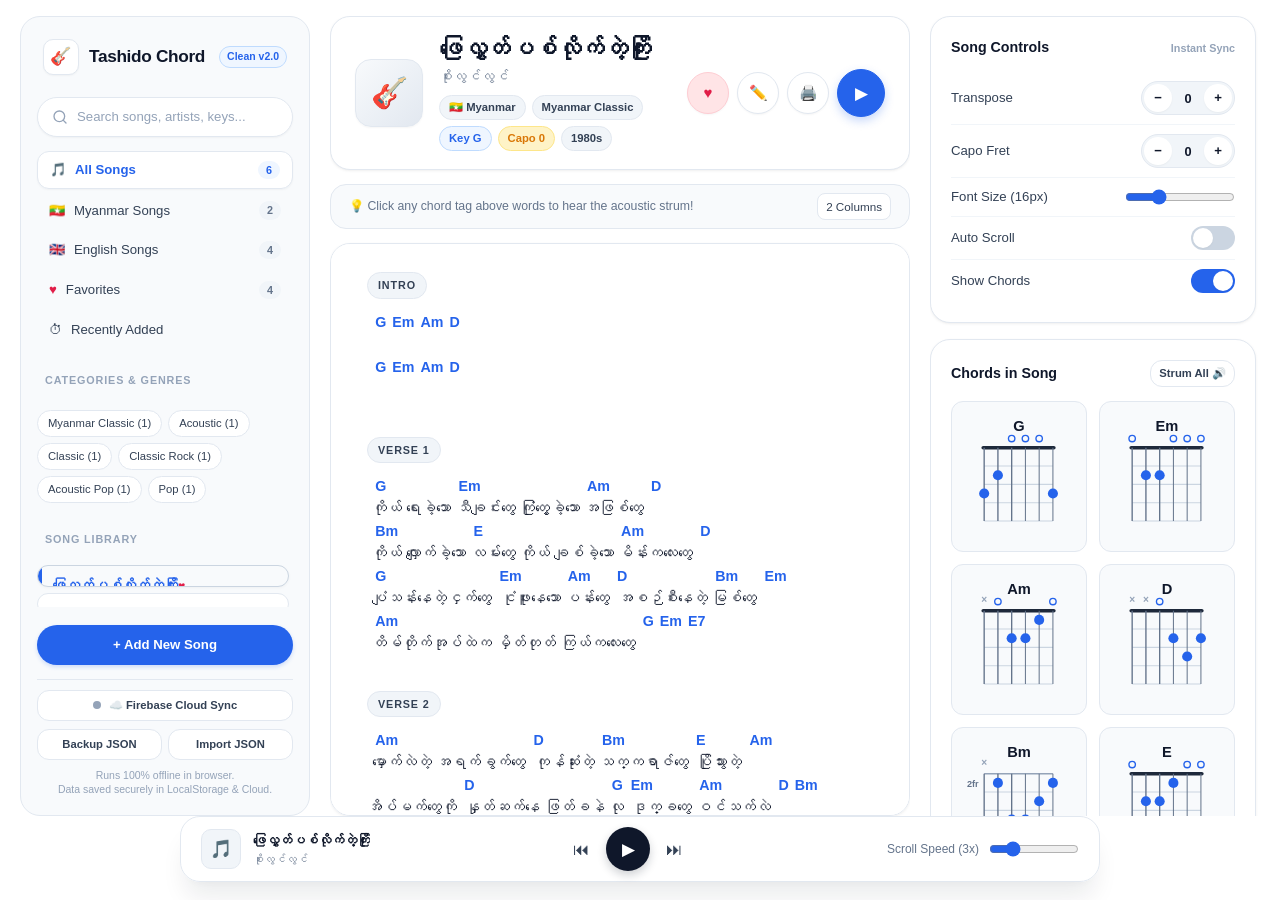
==== chordbook-clean.html @ d50efadd "Initial commit: Tashido Guitar Chord App with Clean White Theme, Gemini AI OCR, Firebase Sync, and A" ====
<!DOCTYPE html>
<html lang="en">
<head>
  <meta charset="UTF-8">
  <meta name="viewport" content="width=device-width, initial-scale=1.0">
  <title>Tashido Guitar Chord — Clean Acoustic Songbook</title>
  <style>
/* ==========================================================================
   Tashido Guitar Chord - Modern Clean White Aesthetic
   ========================================================================== */

:root {
  /* Color Palette - Clean, elegant, soothing */
  --bg-app: #ffffff;
  --bg-surface: #ffffff;
  --bg-sidebar: #f8fafc;
  --bg-card: #ffffff;
  --bg-card-hover: #f8fafc;
  --bg-subtle: #f1f5f9;
  --bg-muted: #f8fafc;
  
  /* Text & Inks */
  --ink-primary: #0f172a;
  --ink-secondary: #334155;
  --ink-muted: #64748b;
  --ink-faint: #94a3b8;
  
  /* Refined Accent Colors - Non-glaring, eye-friendly */
  --brand: #2563eb;          /* Refined Royal Blue (not harsh cyan/neon) */
  --brand-hover: #1d4ed8;
  --brand-light: #eff6ff;    /* Soft blue tint */
  --brand-border: #bfdbfe;
  
  --amber: #d97706;          /* Warm acoustic amber for chord accents */
  --amber-light: #fef3c7;
  
  --emerald: #059669;
  --emerald-light: #ecfdf5;
  
  --rose: #e11d48;
  --rose-light: #ffe4e6;

  /* Borders & Dividers */
  --border: #e2e8f0;
  --border-subtle: #f1f5f9;
  --border-focus: #93c5fd;

  /* Shadows - Soft, organic, modern */
  --shadow-xs: 0 1px 2px 0 rgba(0, 0, 0, 0.04);
  --shadow-sm: 0 1px 3px 0 rgba(0, 0, 0, 0.06), 0 1px 2px -1px rgba(0, 0, 0, 0.04);
  --shadow-md: 0 4px 6px -1px rgba(0, 0, 0, 0.05), 0 2px 4px -2px rgba(0, 0, 0, 0.04);
  --shadow-lg: 0 10px 15px -3px rgba(0, 0, 0, 0.06), 0 4px 6px -4px rgba(0, 0, 0, 0.04);
  --shadow-float: 0 20px 25px -5px rgba(15, 23, 42, 0.08), 0 8px 10px -6px rgba(15, 23, 42, 0.03);

  /* Radii */
  --radius-sm: 8px;
  --radius-md: 12px;
  --radius-lg: 16px;
  --radius-xl: 20px;
  --radius-pill: 9999px;

  /* Font Families */
  --font-sans: -apple-system, BlinkMacSystemFont, "SF Pro Text", "Segoe UI", Roboto, "Helvetica Neue", Arial, sans-serif;
  --font-mono: "SF Mono", "Fira Code", Menlo, Monaco, Consolas, monospace;
}

/* Reset & Basics */
*, *::before, *::after {
  box-sizing: border-box;
  margin: 0;
  padding: 0;
}

html {
  font-size: 15px;
  scroll-behavior: smooth;
  background-color: var(--bg-app);
  color: var(--ink-primary);
  height: 100vh;
  overflow: hidden;
}

body {
  font-family: var(--font-sans);
  background-color: var(--bg-app);
  color: var(--ink-primary);
  line-height: 1.5;
  height: 100vh;
  overflow: hidden;
  -webkit-font-smoothing: antialiased;
  -moz-osx-font-smoothing: grayscale;
}

button, input, select, textarea {
  font: inherit;
  color: inherit;
}

a {
  color: var(--brand);
  text-decoration: none;
}

/* App Container Layout - Fixed Desktop App Frame */
.app-container {
  display: grid;
  grid-template-columns: 290px minmax(0, 1fr) 330px;
  gap: 20px;
  max-width: 1680px;
  margin: 0 auto;
  padding: 16px 20px 84px; /* leaves room for bottom player bar */
  height: 100vh;
  box-sizing: border-box;
}

/* Clean Cards */
.card {
  background: var(--bg-card);
  border: 1px solid var(--border);
  border-radius: var(--radius-lg);
  box-shadow: var(--shadow-sm);
  transition: border-color 0.15s ease, box-shadow 0.15s ease;
}

/* ==========================================================================
   LEFT SIDEBAR (Song List & Library)
   ========================================================================== */
.sidebar {
  background: var(--bg-sidebar);
  border: 1px solid var(--border);
  border-radius: var(--radius-xl);
  padding: 18px 16px;
  display: flex;
  flex-direction: column;
  gap: 14px;
  height: 100%;
  overflow-y: auto;
  box-sizing: border-box;
}

.sidebar::-webkit-scrollbar {
  width: 5px;
}
.sidebar::-webkit-scrollbar-thumb {
  background: #cbd5e1;
  border-radius: 4px;
}

.brand-header {
  display: flex;
  align-items: center;
  justify-content: space-between;
  padding: 4px 6px 8px;
}

.brand-logo {
  display: flex;
  align-items: center;
  gap: 10px;
  font-size: 1.15rem;
  font-weight: 700;
  letter-spacing: -0.02em;
  color: var(--ink-primary);
}

.brand-icon {
  width: 36px;
  height: 36px;
  background: #ffffff;
  border: 1px solid var(--border);
  border-radius: 10px;
  display: flex;
  align-items: center;
  justify-content: center;
  font-size: 1.15rem;
  box-shadow: var(--shadow-xs);
}

.app-version-badge {
  font-size: 0.7rem;
  font-weight: 600;
  color: var(--brand);
  background: var(--brand-light);
  padding: 2px 7px;
  border-radius: var(--radius-pill);
  border: 1px solid var(--brand-border);
}

/* Search Box */
.search-box {
  display: flex;
  align-items: center;
  gap: 9px;
  background: #ffffff;
  border: 1px solid var(--border);
  border-radius: var(--radius-pill);
  padding: 9px 14px;
  transition: all 0.2s ease;
  box-shadow: var(--shadow-xs);
}

.search-box:focus-within {
  border-color: var(--brand);
  box-shadow: 0 0 0 3px rgba(37, 99, 235, 0.12);
}

.search-box svg {
  color: var(--ink-faint);
  flex-shrink: 0;
}

.search-box input {
  border: 0;
  outline: 0;
  background: transparent;
  width: 100%;
  font-size: 0.88rem;
  color: var(--ink-primary);
}

.search-box input::placeholder {
  color: var(--ink-faint);
}

/* Nav Filter Tabs */
.nav-section {
  display: flex;
  flex-direction: column;
  gap: 4px;
}

.nav-item {
  display: flex;
  align-items: center;
  justify-content: space-between;
  width: 100%;
  border: 0;
  background: transparent;
  padding: 8px 12px;
  border-radius: var(--radius-md);
  cursor: pointer;
  font-size: 0.88rem;
  font-weight: 500;
  color: var(--ink-secondary);
  transition: all 0.15s ease;
  text-align: left;
}

.nav-item-content {
  display: flex;
  align-items: center;
  gap: 9px;
}

.nav-item:hover {
  background: #ffffff;
  color: var(--ink-primary);
  box-shadow: var(--shadow-xs);
}

.nav-item.active {
  background: #ffffff;
  color: var(--brand);
  font-weight: 600;
  border: 1px solid var(--border);
  box-shadow: var(--shadow-xs);
}

.badge-count {
  background: var(--bg-subtle);
  border-radius: var(--radius-pill);
  padding: 1px 8px;
  font-size: 0.72rem;
  font-weight: 600;
  color: var(--ink-muted);
}

.nav-item.active .badge-count {
  background: var(--brand-light);
  color: var(--brand);
}

/* Section Header */
.section-label {
  display: flex;
  align-items: center;
  justify-content: space-between;
  font-size: 0.72rem;
  font-weight: 700;
  letter-spacing: 0.08em;
  text-transform: uppercase;
  color: var(--ink-faint);
  padding: 10px 8px 4px;
}

/* Song List in Sidebar */
.song-list {
  display: flex;
  flex-direction: column;
  gap: 6px;
  overflow-y: auto;
  max-height: 280px;
  padding-right: 4px;
}

.song-list::-webkit-scrollbar {
  width: 4px;
}
.song-list::-webkit-scrollbar-thumb {
  background: #cbd5e1;
  border-radius: 4px;
}

.song-item-btn {
  display: flex;
  flex-direction: column;
  gap: 3px;
  width: 100%;
  text-align: left;
  background: #ffffff;
  border: 1px solid var(--border);
  border-radius: var(--radius-md);
  padding: 10px 14px;
  cursor: pointer;
  transition: all 0.16s cubic-bezier(0.16, 1, 0.3, 1);
  position: relative;
  overflow: hidden;
}

.song-item-btn:hover {
  background: #f8fafc;
  border-color: #cbd5e1;
  transform: translateY(-1px);
  box-shadow: 0 2px 4px rgba(0, 0, 0, 0.04);
}

/* Elegant, refined active state - subtle left indicator pill and soft slate/indigo wash */
.song-item-btn.active {
  background: #f8fafc;
  border-color: #cbd5e1;
  box-shadow: 0 1px 3px rgba(0, 0, 0, 0.04);
}

.song-item-btn.active::before {
  content: "";
  position: absolute;
  left: 0;
  top: 0;
  bottom: 0;
  width: 4px;
  background: var(--brand);
  border-radius: 0 3px 3px 0;
}

.song-item-btn.active .song-item-title span:first-child {
  color: var(--brand);
  font-weight: 700;
}

.song-item-title {
  font-size: 0.92rem;
  font-weight: 600;
  color: var(--ink-primary);
  display: flex;
  align-items: center;
  justify-content: space-between;
}

.song-item-meta {
  font-size: 0.75rem;
  color: var(--ink-muted);
  display: flex;
  align-items: center;
  gap: 6px;
}

/* Playlist / Tag chips */
.tag-list {
  display: flex;
  flex-wrap: wrap;
  gap: 6px;
  padding: 4px 0;
}

.tag-chip {
  border: 1px solid var(--border);
  background: #ffffff;
  border-radius: var(--radius-pill);
  padding: 4px 10px;
  font-size: 0.75rem;
  font-weight: 500;
  color: var(--ink-secondary);
  cursor: pointer;
  transition: all 0.15s ease;
}

.tag-chip:hover, .tag-chip.active {
  background: var(--ink-primary);
  color: #ffffff;
  border-color: var(--ink-primary);
}

/* Action Buttons */
.btn {
  display: inline-flex;
  align-items: center;
  justify-content: center;
  gap: 8px;
  border-radius: var(--radius-pill);
  padding: 9px 16px;
  font-size: 0.88rem;
  font-weight: 600;
  cursor: pointer;
  border: 1px solid transparent;
  transition: all 0.15s ease;
}

.btn-primary {
  background: var(--brand);
  color: #ffffff;
  box-shadow: 0 2px 4px rgba(37, 99, 235, 0.2);
}

.btn-primary:hover {
  background: var(--brand-hover);
  box-shadow: 0 4px 8px rgba(37, 99, 235, 0.3);
}

.btn-outline {
  background: #ffffff;
  border-color: var(--border);
  color: var(--ink-secondary);
}

.btn-outline:hover {
  border-color: #cbd5e1;
  background: var(--bg-card-hover);
  color: var(--ink-primary);
}

.btn-ghost {
  background: transparent;
  color: var(--ink-secondary);
}

.btn-ghost:hover {
  background: var(--bg-subtle);
  color: var(--ink-primary);
}

.btn-danger {
  background: #fff;
  border-color: #fecdd3;
  color: var(--rose);
}

.btn-danger:hover {
  background: var(--rose-light);
  border-color: var(--rose);
}

/* Sidebar Footer */
.sidebar-footer {
  margin-top: auto;
  padding-top: 10px;
  border-top: 1px solid var(--border);
  display: flex;
  flex-direction: column;
  gap: 8px;
}

/* Cloud Sync Status Button */
.cloud-sync-btn {
  display: flex;
  align-items: center;
  justify-content: center;
  gap: 8px;
  background: #ffffff;
}

.cloud-status-dot {
  width: 8px;
  height: 8px;
  border-radius: 50%;
  background: #94a3b8;
  display: inline-block;
  transition: background 0.2s ease;
}

.cloud-status-dot.connected {
  background: var(--emerald);
  box-shadow: 0 0 0 3px rgba(5, 150, 105, 0.2);
}

.backup-actions {
  display: flex;
  gap: 6px;
}

.btn-sm {
  padding: 6px 10px;
  font-size: 0.75rem;
  border-radius: var(--radius-md);
}

/* ==========================================================================
   CENTER MAIN COLUMN (Song View & Lyrics)
   ========================================================================== */
.main-content {
  display: flex;
  flex-direction: column;
  gap: 14px;
  min-width: 0;
  height: 100%;
  overflow: hidden; /* Only the lyrics card inside scrolls */
}

/* Modern Clean Song Hero Card */
.song-hero {
  background: #ffffff;
  border: 1px solid var(--border);
  border-radius: var(--radius-xl);
  padding: 18px 24px;
  display: flex;
  align-items: center;
  justify-content: space-between;
  gap: 16px;
  box-shadow: var(--shadow-sm);
  flex-shrink: 0;
}

.hero-left {
  display: flex;
  align-items: center;
  gap: 16px;
  min-width: 0;
}

.hero-cover {
  width: 68px;
  height: 68px;
  border-radius: var(--radius-lg);
  background: linear-gradient(135deg, #f8fafc 0%, #e2e8f0 100%);
  border: 1px solid var(--border);
  display: flex;
  align-items: center;
  justify-content: center;
  font-size: 2rem;
  flex-shrink: 0;
  box-shadow: var(--shadow-xs);
}

.hero-info {
  min-width: 0;
}

.hero-title {
  font-size: 1.6rem;
  font-weight: 700;
  color: var(--ink-primary);
  line-height: 1.2;
  letter-spacing: -0.02em;
  margin-bottom: 3px;
  white-space: nowrap;
  overflow: hidden;
  text-overflow: ellipsis;
}

.hero-artist {
  font-size: 0.9rem;
  color: var(--ink-muted);
  margin-bottom: 8px;
  display: flex;
  align-items: center;
  gap: 8px;
}

.hero-badges {
  display: flex;
  align-items: center;
  gap: 6px;
  flex-wrap: wrap;
}

.meta-pill {
  font-size: 0.75rem;
  font-weight: 600;
  padding: 3px 9px;
  border-radius: var(--radius-pill);
  background: var(--bg-subtle);
  color: var(--ink-secondary);
  border: 1px solid var(--border);
}

.meta-pill.key-pill {
  background: var(--brand-light);
  color: var(--brand);
  border-color: var(--brand-border);
}

.meta-pill.capo-pill {
  background: var(--amber-light);
  color: var(--amber);
  border-color: #fde68a;
}

/* Hero Action Controls */
.hero-actions {
  display: flex;
  align-items: center;
  gap: 8px;
  flex-shrink: 0;
}

.circle-btn {
  width: 42px;
  height: 42px;
  border-radius: 50%;
  border: 1px solid var(--border);
  background: #ffffff;
  color: var(--ink-secondary);
  display: flex;
  align-items: center;
  justify-content: center;
  cursor: pointer;
  transition: all 0.15s ease;
  box-shadow: var(--shadow-xs);
}

.circle-btn:hover {
  background: var(--bg-subtle);
  color: var(--ink-primary);
  border-color: #cbd5e1;
  transform: translateY(-1px);
}

.circle-btn.active {
  color: var(--rose);
  border-color: #fecdd3;
  background: var(--rose-light);
}

.circle-btn.play-action {
  width: 48px;
  height: 48px;
  background: var(--brand);
  color: #ffffff;
  border-color: var(--brand);
  font-size: 1.1rem;
  box-shadow: 0 4px 10px rgba(37, 99, 235, 0.25);
}

.circle-btn.play-action:hover {
  background: var(--brand-hover);
  transform: scale(1.04);
}

/* Quick Bar above Lyrics */
.lyrics-toolbar {
  display: flex;
  align-items: center;
  justify-content: space-between;
  padding: 8px 18px;
  background: var(--bg-sidebar);
  border: 1px solid var(--border);
  border-radius: var(--radius-lg);
  font-size: 0.82rem;
  color: var(--ink-muted);
  flex-shrink: 0;
}

.lyrics-toolbar-group {
  display: flex;
  align-items: center;
  gap: 14px;
}

.view-toggle-btn {
  border: 1px solid var(--border);
  background: #ffffff;
  border-radius: var(--radius-sm);
  padding: 4px 8px;
  cursor: pointer;
  font-size: 0.78rem;
  font-weight: 500;
  color: var(--ink-secondary);
}

.view-toggle-btn:hover {
  background: var(--bg-subtle);
}

/* Lyrics Display Container - DEDICATED INDEPENDENT SCROLL AREA */
.lyrics-card {
  background: #ffffff;
  border: 1px solid var(--border);
  border-radius: var(--radius-xl);
  padding: 28px 36px;
  box-shadow: var(--shadow-sm);
  flex: 1;
  min-height: 0; /* Critical for flex child scrolling! */
  overflow-y: auto;
  scroll-behavior: smooth;
}

/* Custom sleek scrollbar for lyrics card */
.lyrics-card::-webkit-scrollbar {
  width: 7px;
}

.lyrics-card::-webkit-scrollbar-track {
  background: var(--bg-sidebar);
  border-radius: 9999px;
  margin: 8px 0;
}

.lyrics-card::-webkit-scrollbar-thumb {
  background: #cbd5e1;
  border-radius: 9999px;
}

.lyrics-card::-webkit-scrollbar-thumb:hover {
  background: #94a3b8;
}

.lyrics-card.two-columns {
  column-count: 2;
  column-gap: 40px;
}

.lyrics-section {
  margin-bottom: 24px;
  break-inside: avoid;
}

.section-pill {
  display: inline-block;
  background: var(--bg-subtle);
  color: var(--ink-secondary);
  font-size: 0.72rem;
  font-weight: 700;
  letter-spacing: 0.08em;
  padding: 4px 10px;
  border-radius: var(--radius-pill);
  margin-bottom: 12px;
  text-transform: uppercase;
  border: 1px solid var(--border);
}
}

/* Monospace & aligned lyrics lines */
.lyrics-line {
  font-family: var(--font-mono);
  font-size: 16px;
  line-height: 1.4;
  margin-bottom: 10px;
  white-space: pre-wrap;
  word-break: break-word;
}

.chord-lyric-pair {
  display: inline-flex;
  flex-direction: column;
  vertical-align: bottom;
  min-width: 0.35em;
}

.chord-tag {
  color: var(--brand);
  font-weight: 700;
  font-size: 0.95em;
  min-height: 1.25em;
  line-height: 1;
  cursor: pointer;
  padding: 1px 3px;
  border-radius: 4px;
  transition: all 0.15s ease;
  user-select: none;
}

.chord-tag:hover {
  background: var(--brand-light);
  color: var(--brand-hover);
  text-decoration: underline;
}

.lyric-text {
  white-space: pre;
  color: var(--ink-primary);
}

/* When chords are hidden */
.hide-chords .chord-tag {
  display: none !important;
}

.hide-chords .chord-lyric-pair {
  display: inline;
}

/* ==========================================================================
   RIGHT COLUMN (Guitar Tools & Chord Diagrams)
   ========================================================================== */
.right-sidebar {
  display: flex;
  flex-direction: column;
  gap: 16px;
  height: 100%;
  overflow-y: auto;
  box-sizing: border-box;
  padding-right: 4px;
}

.right-sidebar::-webkit-scrollbar {
  width: 5px;
}
.right-sidebar::-webkit-scrollbar-thumb {
  background: #cbd5e1;
  border-radius: 4px;
}

.tool-panel {
  background: #ffffff;
  border: 1px solid var(--border);
  border-radius: var(--radius-xl);
  padding: 20px;
  box-shadow: var(--shadow-sm);
}

.panel-title {
  font-size: 0.95rem;
  font-weight: 700;
  color: var(--ink-primary);
  margin-bottom: 14px;
  display: flex;
  align-items: center;
  justify-content: space-between;
}

.panel-title-badge {
  font-size: 0.72rem;
  font-weight: 600;
  color: var(--ink-faint);
}

/* Control Rows */
.tool-row {
  display: flex;
  align-items: center;
  justify-content: space-between;
  padding: 9px 0;
  border-bottom: 1px solid var(--border-subtle);
  font-size: 0.88rem;
}

.tool-row:last-child {
  border-bottom: 0;
}

.tool-label {
  font-weight: 500;
  color: var(--ink-secondary);
}

/* Stepper (- Value +) */
.stepper-control {
  display: flex;
  align-items: center;
  background: var(--bg-subtle);
  border: 1px solid var(--border);
  border-radius: var(--radius-pill);
  padding: 2px;
}

.stepper-btn {
  width: 28px;
  height: 28px;
  border-radius: 50%;
  border: 0;
  background: #ffffff;
  cursor: pointer;
  display: flex;
  align-items: center;
  justify-content: center;
  font-weight: 700;
  color: var(--ink-primary);
  box-shadow: var(--shadow-xs);
  transition: all 0.12s ease;
}

.stepper-btn:hover {
  background: var(--brand-light);
  color: var(--brand);
}

.stepper-val {
  min-width: 32px;
  text-align: center;
  font-weight: 700;
  font-size: 0.85rem;
  color: var(--ink-primary);
}

/* Modern Clean Toggle Switch */
.switch-control {
  width: 44px;
  height: 24px;
  background: #cbd5e1;
  border-radius: var(--radius-pill);
  border: 0;
  cursor: pointer;
  position: relative;
  transition: background 0.2s ease;
}

.switch-control::after {
  content: "";
  position: absolute;
  top: 2px;
  left: 2px;
  width: 20px;
  height: 20px;
  border-radius: 50%;
  background: #ffffff;
  box-shadow: var(--shadow-xs);
  transition: left 0.2s ease;
}

.switch-control.active {
  background: var(--brand);
}

.switch-control.active::after {
  left: 22px;
}

/* Range input styling */
input[type="range"] {
  accent-color: var(--brand);
  cursor: pointer;
}

/* Select dropdown */
.select-input {
  border: 1px solid var(--border);
  border-radius: var(--radius-md);
  padding: 6px 10px;
  font-size: 0.82rem;
  background: #ffffff;
  color: var(--ink-primary);
  outline: 0;
  max-width: 170px;
}

.select-input:focus {
  border-color: var(--brand);
}

/* Chord Diagrams Grid */
.chords-grid {
  display: grid;
  grid-template-columns: repeat(2, 1fr);
  gap: 12px;
  margin-top: 10px;
}

.chord-card {
  background: var(--bg-sidebar);
  border: 1px solid var(--border);
  border-radius: var(--radius-md);
  padding: 8px 4px 6px;
  display: flex;
  flex-direction: column;
  align-items: center;
  justify-content: center;
  cursor: pointer;
  transition: all 0.15s ease;
  position: relative;
}

.chord-card:hover {
  background: #ffffff;
  border-color: var(--brand);
  transform: translateY(-2px);
  box-shadow: var(--shadow-md);
}

.chord-play-indicator {
  position: absolute;
  top: 6px;
  right: 6px;
  font-size: 0.7rem;
  color: var(--ink-faint);
  opacity: 0;
  transition: opacity 0.15s ease;
}

.chord-card:hover .chord-play-indicator {
  opacity: 1;
  color: var(--brand);
}

/* Guitar Tuner Box */
.tuner-strings {
  display: grid;
  grid-template-columns: repeat(6, 1fr);
  gap: 6px;
  margin-top: 8px;
}

.tuner-btn {
  border: 1px solid var(--border);
  background: #ffffff;
  border-radius: var(--radius-md);
  padding: 8px 0;
  font-size: 0.82rem;
  font-weight: 700;
  color: var(--ink-secondary);
  cursor: pointer;
  display: flex;
  flex-direction: column;
  align-items: center;
  gap: 2px;
  transition: all 0.15s ease;
}

.tuner-btn small {
  font-size: 0.65rem;
  font-weight: 500;
  color: var(--ink-faint);
}

.tuner-btn:hover {
  border-color: var(--brand);
  color: var(--brand);
  background: var(--brand-light);
}

.tuner-btn.sounding {
  background: var(--brand);
  border-color: var(--brand);
  color: #ffffff;
}

.tuner-btn.sounding small {
  color: rgba(255, 255, 255, 0.8);
}

/* Metronome UI */
.metronome-box {
  display: flex;
  flex-direction: column;
  gap: 10px;
  margin-top: 4px;
}

.metronome-visual {
  display: flex;
  justify-content: center;
  gap: 8px;
  padding: 6px 0;
}

.beat-dot {
  width: 10px;
  height: 10px;
  border-radius: 50%;
  background: var(--border);
  transition: transform 0.08s ease, background 0.08s ease;
}

.beat-dot.active {
  background: var(--brand);
  transform: scale(1.4);
}

.beat-dot.accent.active {
  background: var(--amber);
}

/* ==========================================================================
   BOTTOM FLOATING CONTROLLER BAR (Smooth Auto-scroll & Practice Strum)
   ========================================================================== */
.bottom-bar {
  position: fixed;
  left: 50%;
  transform: translateX(-50%);
  bottom: 18px;
  width: min(920px, calc(100% - 36px));
  background: rgba(255, 255, 255, 0.95);
  backdrop-filter: blur(20px);
  -webkit-backdrop-filter: blur(20px);
  border: 1px solid var(--border);
  border-radius: var(--radius-xl);
  padding: 10px 20px;
  display: flex;
  align-items: center;
  justify-content: space-between;
  gap: 20px;
  box-shadow: var(--shadow-float);
  z-index: 100;
}

.bar-song-info {
  display: flex;
  align-items: center;
  gap: 12px;
  min-width: 160px;
}

.bar-song-thumb {
  width: 40px;
  height: 40px;
  border-radius: 10px;
  background: var(--bg-subtle);
  border: 1px solid var(--border);
  display: flex;
  align-items: center;
  justify-content: center;
  font-size: 1.2rem;
}

.bar-song-title {
  font-weight: 700;
  font-size: 0.88rem;
  color: var(--ink-primary);
  max-width: 130px;
  white-space: nowrap;
  overflow: hidden;
  text-overflow: ellipsis;
}

.bar-song-artist {
  font-size: 0.72rem;
  color: var(--ink-muted);
}

.bar-controls {
  display: flex;
  align-items: center;
  gap: 10px;
}

.bar-btn {
  background: transparent;
  border: 0;
  cursor: pointer;
  color: var(--ink-secondary);
  font-size: 1.1rem;
  padding: 6px;
  border-radius: 50%;
  display: flex;
  align-items: center;
  justify-content: center;
  transition: all 0.12s ease;
}

.bar-btn:hover {
  color: var(--ink-primary);
  background: var(--bg-subtle);
}

.bar-btn-main {
  width: 44px;
  height: 44px;
  background: var(--ink-primary);
  color: #ffffff;
  border-radius: 50%;
  box-shadow: 0 4px 10px rgba(15, 23, 42, 0.2);
}

.bar-btn-main:hover {
  background: #000000;
  color: #ffffff;
  transform: scale(1.05);
}

.bar-speed-group {
  display: flex;
  align-items: center;
  gap: 10px;
  font-size: 0.8rem;
  color: var(--ink-muted);
}

/* ==========================================================================
   MODAL DIALOG (Add/Edit Song & Full Chord Chart)
   ========================================================================== */
.modal-overlay {
  position: fixed;
  inset: 0;
  background: rgba(15, 23, 42, 0.4);
  backdrop-filter: blur(8px);
  -webkit-backdrop-filter: blur(8px);
  display: none;
  place-items: center;
  z-index: 1000;
  padding: 20px;
}

.modal-overlay.open {
  display: grid;
}

.modal-dialog {
  background: #ffffff;
  border-radius: var(--radius-xl);
  border: 1px solid var(--border);
  width: min(760px, 100%);
  max-height: 90vh;
  overflow-y: auto;
  padding: 28px;
  box-shadow: var(--shadow-float);
  animation: modalPop 0.2s cubic-bezier(0.16, 1, 0.3, 1);
}

.modal-dialog-lg {
  width: min(880px, 98vw);
}

/* ==========================================================================
   GEMINI AI PHOTO SCANNER COMPONENT
   ========================================================================== */
.ai-scan-card {
  background: #f8fafc;
  border: 1.5px dashed #93c5fd;
  border-radius: var(--radius-lg);
  padding: 16px;
  margin-bottom: 20px;
  transition: all 0.2s ease;
}

.ai-scan-card:hover {
  border-color: var(--brand);
  background: #f0f7ff;
}

.ai-scan-header {
  display: flex;
  align-items: center;
  justify-content: space-between;
  margin-bottom: 12px;
}

.ai-scan-title {
  display: flex;
  align-items: center;
  gap: 10px;
  font-size: 0.95rem;
  color: var(--ink-primary);
}

.ai-badge {
  font-size: 0.68rem;
  font-weight: 700;
  padding: 2px 7px;
  border-radius: var(--radius-pill);
  background: var(--brand-light);
  color: var(--brand);
  border: 1px solid var(--brand-border);
}

.btn-text-sm {
  background: transparent;
  border: 0;
  cursor: pointer;
  font-size: 0.8rem;
  font-weight: 600;
  color: var(--ink-muted);
  padding: 4px 6px;
  border-radius: var(--radius-sm);
}

.btn-text-sm:hover {
  background: var(--bg-subtle);
  color: var(--ink-primary);
}

.ai-key-settings {
  background: #ffffff;
  border: 1px solid var(--border);
  border-radius: var(--radius-md);
  padding: 10px;
  margin-bottom: 12px;
}

.ai-dropzone {
  background: #ffffff;
  border: 1px solid var(--border);
  border-radius: var(--radius-md);
  padding: 20px;
  cursor: pointer;
  transition: all 0.15s ease;
}

.ai-dropzone:hover, .ai-dropzone.dragover {
  border-color: var(--brand);
  background: var(--brand-light);
  box-shadow: 0 0 0 3px rgba(37, 99, 235, 0.1);
}

.ai-dropzone-content {
  display: flex;
  flex-direction: column;
  align-items: center;
  gap: 8px;
}

/* Spinner for AI Scanning */
.ai-scanning-state {
  display: flex;
  flex-direction: column;
  align-items: center;
  gap: 12px;
  padding: 14px 0;
}

.ai-spinner {
  width: 34px;
  height: 34px;
  border: 3px solid #bfdbfe;
  border-top-color: var(--brand);
  border-radius: 50%;
  animation: spin 0.8s linear infinite;
}

@keyframes spin {
  to { transform: rotate(360deg); }
}

.ai-scan-preview {
  display: flex;
  align-items: center;
  gap: 14px;
}

#aiThumbImg {
  width: 58px;
  height: 58px;
  object-fit: cover;
  border-radius: var(--radius-sm);
  border: 1px solid var(--border);
  box-shadow: var(--shadow-xs);
}

.ai-success-msg {
  font-size: 0.9rem;
  font-weight: 700;
  color: var(--emerald);
}

/* ==========================================================================
   LYRICS MODE BAR & VISUAL CHORD ALIGNER
   ========================================================================== */
.editor-mode-bar {
  display: flex;
  align-items: center;
  justify-content: space-between;
  margin-bottom: 12px;
  flex-wrap: wrap;
  gap: 10px;
}

.editor-tabs {
  display: flex;
  background: var(--bg-subtle);
  border: 1px solid var(--border);
  border-radius: var(--radius-pill);
  padding: 3px;
  gap: 3px;
}

.editor-tab-btn {
  border: 0;
  background: transparent;
  padding: 6px 14px;
  border-radius: var(--radius-pill);
  font-size: 0.82rem;
  font-weight: 600;
  color: var(--ink-muted);
  cursor: pointer;
  transition: all 0.15s ease;
}

.editor-tab-btn:hover {
  color: var(--ink-primary);
}

.editor-tab-btn.active {
  background: #ffffff;
  color: var(--brand);
  box-shadow: var(--shadow-xs);
}

.aligner-help-banner {
  background: var(--brand-light);
  border: 1px solid var(--brand-border);
  border-radius: var(--radius-md);
  padding: 10px 14px;
  font-size: 0.8rem;
  color: #1e3a8a;
  line-height: 1.5;
  margin-bottom: 14px;
}

.visual-aligner-board {
  background: #ffffff;
  border: 1px solid var(--border);
  border-radius: var(--radius-lg);
  padding: 16px;
  max-height: 440px;
  overflow-y: auto;
  display: flex;
  flex-direction: column;
  gap: 14px;
}

/* Each line in the visual chord aligner */
.aligner-line {
  background: #ffffff;
  border: 1px solid var(--border-subtle);
  border-radius: var(--radius-md);
  padding: 10px 12px;
  transition: all 0.12s ease;
}

.aligner-line:hover {
  background: #f8fafc;
  border-color: var(--border);
}

.aligner-line-section {
  display: inline-block;
  background: var(--bg-subtle);
  color: var(--ink-secondary);
  font-size: 0.72rem;
  font-weight: 700;
  padding: 3px 10px;
  border-radius: var(--radius-pill);
  border: 1px solid var(--border);
  margin-bottom: 4px;
}

/* Row of chords with nudge arrows */
.aligner-chord-row {
  display: flex;
  flex-wrap: wrap;
  gap: 8px;
  margin-bottom: 6px;
  min-height: 28px;
}

.aligner-chord-pill {
  display: inline-flex;
  align-items: center;
  background: #ffffff;
  border: 1.5px solid var(--brand);
  border-radius: var(--radius-pill);
  padding: 2px 6px;
  gap: 4px;
  box-shadow: var(--shadow-xs);
  transition: all 0.12s ease;
}

.aligner-chord-pill.selected {
  background: var(--brand-light);
  border-color: var(--brand-hover);
  box-shadow: 0 0 0 2px rgba(37, 99, 235, 0.25);
}

.nudge-btn {
  background: #f1f5f9;
  border: 0;
  width: 20px;
  height: 20px;
  border-radius: 50%;
  cursor: pointer;
  display: flex;
  align-items: center;
  justify-content: center;
  font-size: 0.72rem;
  font-weight: 700;
  color: var(--ink-primary);
  transition: all 0.1s ease;
}

.nudge-btn:hover {
  background: var(--brand);
  color: #ffffff;
}

.chord-name-tag {
  font-weight: 800;
  font-size: 0.88rem;
  color: var(--brand);
  padding: 0 3px;
  cursor: pointer;
}

.remove-chord-btn {
  background: transparent;
  border: 0;
  cursor: pointer;
  color: var(--ink-faint);
  font-size: 0.85rem;
  line-height: 1;
  padding: 0 2px;
}

.remove-chord-btn:hover {
  color: var(--rose);
}

/* Text row showing Burmese characters and slots */
.aligner-text-row {
  font-family: var(--font-mono);
  font-size: 15px;
  line-height: 1.6;
  white-space: pre-wrap;
  word-break: break-word;
  color: var(--ink-primary);
  padding: 4px 6px;
  border-radius: 6px;
  background: #ffffff;
  border: 1px solid var(--border-subtle);
  cursor: text;
}

.aligner-add-chord-btn {
  border: 1px dashed var(--border);
  background: #ffffff;
  border-radius: var(--radius-pill);
  padding: 3px 8px;
  font-size: 0.72rem;
  font-weight: 600;
  color: var(--ink-muted);
  cursor: pointer;
}

.aligner-add-chord-btn:hover {
  border-color: var(--brand);
  color: var(--brand);
  background: var(--brand-light);
}

@keyframes modalPop {
  0% { transform: scale(0.96); opacity: 0; }
  100% { transform: scale(1); opacity: 1; }
}

.modal-header {
  display: flex;
  align-items: center;
  justify-content: space-between;
  margin-bottom: 20px;
}

.modal-title {
  font-size: 1.25rem;
  font-weight: 700;
  color: var(--ink-primary);
}

.modal-close-btn {
  background: transparent;
  border: 0;
  font-size: 1.3rem;
  cursor: pointer;
  color: var(--ink-muted);
  width: 32px;
  height: 32px;
  border-radius: 50%;
  display: flex;
  align-items: center;
  justify-content: center;
}

.modal-close-btn:hover {
  background: var(--bg-subtle);
  color: var(--ink-primary);
}

.form-grid-2 {
  display: grid;
  grid-template-columns: 1fr 1fr;
  gap: 14px;
  margin-bottom: 14px;
}

.form-group {
  display: flex;
  flex-direction: column;
  gap: 6px;
  margin-bottom: 14px;
}

.form-label {
  font-size: 0.8rem;
  font-weight: 600;
  color: var(--ink-secondary);
}

.form-input, .form-textarea {
  border: 1px solid var(--border);
  border-radius: var(--radius-md);
  padding: 9px 12px;
  font-size: 0.88rem;
  background: #ffffff;
  color: var(--ink-primary);
  outline: 0;
  transition: border-color 0.15s ease, box-shadow 0.15s ease;
}

.form-input:focus, .form-textarea:focus {
  border-color: var(--brand);
  box-shadow: 0 0 0 3px rgba(37, 99, 235, 0.12);
}

.form-textarea {
  min-height: 220px;
  font-family: var(--font-mono);
  font-size: 0.88rem;
  line-height: 1.5;
  resize: vertical;
}

.form-help-box {
  background: var(--bg-sidebar);
  border: 1px solid var(--border);
  border-radius: var(--radius-md);
  padding: 12px 14px;
  font-size: 0.8rem;
  color: var(--ink-secondary);
  line-height: 1.5;
  margin-bottom: 16px;
}

.form-help-box code {
  background: #ffffff;
  border: 1px solid var(--border);
  padding: 2px 6px;
  border-radius: 4px;
  font-family: var(--font-mono);
  font-size: 0.85em;
  color: var(--brand);
}

.modal-actions {
  display: flex;
  justify-content: flex-end;
  gap: 10px;
  margin-top: 10px;
}

/* Print Styles */
@media print {
  body {
    background: #ffffff !important;
    color: #000000 !important;
  }
  .sidebar, .right-sidebar, .bottom-bar, .hero-actions, .lyrics-toolbar {
    display: none !important;
  }
  .app-container {
    display: block !important;
    padding: 0 !important;
  }
  .song-hero {
    border: none !important;
    box-shadow: none !important;
    padding: 0 0 20px 0 !important;
    border-bottom: 2px solid #000 !important;
  }
  .lyrics-card {
    border: none !important;
    box-shadow: none !important;
    padding: 20px 0 !important;
  }
  .chord-tag {
    color: #000 !important;
    font-weight: 800 !important;
  }
}

/* Responsive adjustments */
@media (max-width: 1200px) {
  html, body {
    height: auto;
    overflow: auto;
  }
  .app-container {
    height: auto;
    grid-template-columns: 260px 1fr;
    padding-bottom: 120px;
  }
  .sidebar {
    height: calc(100vh - 40px);
    position: sticky;
    top: 20px;
  }
  .main-content {
    height: auto;
    overflow: visible;
  }
  .lyrics-card {
    height: 70vh;
  }
  .right-sidebar {
    grid-column: 1 / -1;
    height: auto;
  }
}

@media (max-width: 820px) {
  html, body {
    height: auto;
    overflow: auto;
  }
  .app-container {
    height: auto;
    grid-template-columns: 1fr;
    padding: 12px 12px 120px;
  }
  .sidebar {
    height: auto;
    position: static;
  }
  .lyrics-card {
    height: 65vh;
  }
  .song-hero {
    flex-direction: column;
    align-items: flex-start;
  }
  .hero-actions {
    width: 100%;
    justify-content: flex-end;
  }
  .bottom-bar {
    width: calc(100% - 24px);
    padding: 8px 14px;
  }
}

</style>
</head>
<body>

  <div class="app-container">

    <!-- LEFT SIDEBAR: Library & Navigation -->
    <aside class="sidebar">
      
      <!-- Brand Header -->
      <div class="brand-header">
        <div class="brand-logo">
          <div class="brand-icon">🎸</div>
          <span>Tashido Chord</span>
        </div>
        <span class="app-version-badge">Clean v2.0</span>
      </div>

      <!-- Search Input -->
      <div class="search-box">
        <svg width="16" height="16" viewBox="0 0 24 24" fill="none" stroke="currentColor" stroke-width="2" stroke-linecap="round" stroke-linejoin="round">
          <circle cx="11" cy="11" r="8"></circle>
          <line x1="21" y1="21" x2="16.65" y2="16.65"></line>
        </svg>
        <input type="text" id="searchInput" placeholder="Search songs, artists, keys...">
      </div>

      <!-- Navigation Views -->
      <nav class="nav-section">
        <button class="nav-item active" data-view="all">
          <div class="nav-item-content">
            <span>🎵</span>
            <span>All Songs</span>
          </div>
          <span class="badge-count" id="countAll">0</span>
        </button>

        <button class="nav-item" data-view="my">
          <div class="nav-item-content">
            <span>🇲🇲</span>
            <span>Myanmar Songs</span>
          </div>
          <span class="badge-count" id="countMyanmar">0</span>
        </button>

        <button class="nav-item" data-view="en">
          <div class="nav-item-content">
            <span>🇬🇧</span>
            <span>English Songs</span>
          </div>
          <span class="badge-count" id="countEnglish">0</span>
        </button>

        <button class="nav-item" data-view="fav">
          <div class="nav-item-content">
            <span style="color:var(--rose)">♥</span>
            <span>Favorites</span>
          </div>
          <span class="badge-count" id="countFav">0</span>
        </button>

        <button class="nav-item" data-view="recent">
          <div class="nav-item-content">
            <span>⏱</span>
            <span>Recently Added</span>
          </div>
        </button>
      </nav>

      <!-- Genres / Tags -->
      <div class="section-label">
        <span>Categories & Genres</span>
      </div>
      <div class="tag-list" id="genreTags"></div>

      <!-- Songs List -->
      <div class="section-label">
        <span>Song Library</span>
      </div>
      <div class="song-list" id="songList"></div>

      <!-- Add Song Button -->
      <button class="btn btn-primary" id="addSongBtn" style="width:100%;margin-top:4px;">
        <span>+ Add New Song</span>
      </button>

      <!-- Sidebar Footer (Export / Backup & Firebase Cloud) -->
      <div class="sidebar-footer">
        <button type="button" class="btn btn-outline btn-sm cloud-sync-btn" id="openFirebaseModalBtn" title="Firebase Cloud Database Sync">
          <span class="cloud-status-dot" id="cloudStatusDot"></span>
          <span id="cloudStatusText">☁️ Firebase Cloud Sync</span>
        </button>
        <div class="backup-actions">
          <button class="btn btn-outline btn-sm" id="exportBtn" style="flex:1" title="Download backup JSON">
            Backup JSON
          </button>
          <label class="btn btn-outline btn-sm" style="flex:1;cursor:pointer;margin:0;text-align:center" title="Restore songs from JSON">
            Import JSON
            <input type="file" id="importFileInput" accept=".json" style="display:none">
          </label>
        </div>
        <div style="font-size:0.7rem;color:var(--ink-faint);text-align:center;line-height:1.4">
          Runs 100% offline in browser.<br>Data saved securely in LocalStorage &amp; Cloud.
        </div>
      </div>

    </aside>

    <!-- CENTER COLUMN: Song View & Lyrics -->
    <main class="main-content">

      <!-- Song Hero Card (Clean White Aesthetic) -->
      <section class="song-hero">
        <div class="hero-left">
          <div class="hero-cover">🎸</div>
          <div class="hero-info">
            <h1 class="hero-title" id="heroTitle">Song Title</h1>
            <div class="hero-artist">
              <span id="heroArtist">Artist Name</span>
            </div>
            <div class="hero-badges">
              <span class="meta-pill" id="heroLang">🇲🇲 Myanmar</span>
              <span class="meta-pill" id="heroGenre">Acoustic</span>
              <span class="meta-pill key-pill" id="heroKey">Key C</span>
              <span class="meta-pill capo-pill" id="heroCapo">Capo 0</span>
              <span class="meta-pill" id="heroYear">2024</span>
            </div>
          </div>
        </div>

        <div class="hero-actions">
          <button class="circle-btn" id="favBtn" title="Toggle Favorite">♡</button>
          <button class="circle-btn" id="editSongBtn" title="Edit this song">✏️</button>
          <button class="circle-btn" id="printBtn" title="Print chord sheet">🖨️</button>
          <button class="circle-btn play-action" id="heroPlayBtn" title="Start / Pause Auto-Scroll">▶</button>
        </div>
      </section>

      <!-- Lyrics Toolbar -->
      <div class="lyrics-toolbar">
        <div class="lyrics-toolbar-group">
          <span>💡 Click any chord tag above words to hear the acoustic strum!</span>
        </div>
        <div class="lyrics-toolbar-group">
          <button class="view-toggle-btn" id="colToggleBtn">2 Columns</button>
        </div>
      </div>

      <!-- Main Lyrics Card -->
      <article class="lyrics-card" id="lyricsCard">
        <div id="lyricsContainer"></div>
      </article>

    </main>

    <!-- RIGHT SIDEBAR: Practice Tools & Chords -->
    <aside class="right-sidebar">

      <!-- Playing & Practice Tools -->
      <section class="tool-panel">
        <div class="panel-title">
          <span>Song Controls</span>
          <span class="panel-title-badge">Instant Sync</span>
        </div>

        <!-- Transpose -->
        <div class="tool-row">
          <span class="tool-label">Transpose</span>
          <div class="stepper-control">
            <button class="stepper-btn" id="trMinus" title="Transpose Down">−</button>
            <span class="stepper-val" id="trVal">0</span>
            <button class="stepper-btn" id="trPlus" title="Transpose Up">+</button>
          </div>
        </div>

        <!-- Capo -->
        <div class="tool-row">
          <span class="tool-label">Capo Fret</span>
          <div class="stepper-control">
            <button class="stepper-btn" id="capoMinus">−</button>
            <span class="stepper-val" id="capoVal">0</span>
            <button class="stepper-btn" id="capoPlus">+</button>
          </div>
        </div>

        <!-- Text Size -->
        <div class="tool-row">
          <span class="tool-label">Font Size (<span id="fontSizeVal">16px</span>)</span>
          <input type="range" id="fontSizeInput" min="13" max="24" value="16" style="width:110px">
        </div>

        <!-- Auto Scroll Switch -->
        <div class="tool-row">
          <span class="tool-label">Auto Scroll</span>
          <button class="switch-control" id="scrollSwitch" title="Toggle Auto Scroll"></button>
        </div>

        <!-- Show Chords Switch -->
        <div class="tool-row">
          <span class="tool-label">Show Chords</span>
          <button class="switch-control active" id="chordsSwitch" title="Toggle Chords Visibility"></button>
        </div>
      </section>

      <!-- Chords in this Song -->
      <section class="tool-panel">
        <div class="panel-title">
          <span>Chords in Song</span>
          <button class="btn btn-outline btn-sm" id="strumPracticeBtn" style="padding:4px 8px;" title="Strum all chords sequentially">
            Strum All 🔊
          </button>
        </div>
        <div class="chords-grid" id="chordGrid"></div>
      </section>

      <!-- Interactive Guitar Tuner Reference -->
      <section class="tool-panel">
        <div class="panel-title">
          <span>Guitar Tuner Tone</span>
          <span class="panel-title-badge">Standard E</span>
        </div>
        <div class="tuner-strings">
          <button class="tuner-btn" data-note="E2">
            <span>E</span>
            <small>6th</small>
          </button>
          <button class="tuner-btn" data-note="A2">
            <span>A</span>
            <small>5th</small>
          </button>
          <button class="tuner-btn" data-note="D3">
            <span>D</span>
            <small>4th</small>
          </button>
          <button class="tuner-btn" data-note="G3">
            <span>G</span>
            <small>3rd</small>
          </button>
          <button class="tuner-btn" data-note="B3">
            <span>B</span>
            <small>2nd</small>
          </button>
          <button class="tuner-btn" data-note="E4">
            <span>e</span>
            <small>1st</small>
          </button>
        </div>
      </section>

      <!-- Practice Metronome -->
      <section class="tool-panel">
        <div class="panel-title">
          <span>Metronome</span>
          <span class="panel-title-badge"><span id="bpmVal">80</span> BPM</span>
        </div>
        <div class="metronome-box">
          <div class="metronome-visual">
            <div class="beat-dot accent" id="beatDot1"></div>
            <div class="beat-dot" id="beatDot2"></div>
            <div class="beat-dot" id="beatDot3"></div>
            <div class="beat-dot" id="beatDot4"></div>
          </div>
          <div class="tool-row" style="padding:0">
            <span class="tool-label" style="font-size:0.8rem">Tempo</span>
            <input type="range" id="metronomeBpmInput" min="40" max="220" value="80" style="width:140px">
          </div>
          <button class="btn btn-outline btn-sm" id="metronomeToggleBtn" style="width:100%;margin-top:6px;">
            Start Metronome
          </button>
        </div>
      </section>

    </aside>

  </div>

  <!-- FLOATING BOTTOM PRACTICE BAR -->
  <footer class="bottom-bar">
    <div class="bar-song-info">
      <div class="bar-song-thumb">🎵</div>
      <div>
        <div class="bar-song-title" id="barTitle">Song Title</div>
        <div class="bar-song-artist" id="barArtist">Artist Name</div>
      </div>
    </div>

    <div class="bar-controls">
      <button class="bar-btn" id="prevSongBtn" title="Previous Song">⏮</button>
      <button class="bar-btn bar-btn-main" id="barPlayBtn" title="Auto-Scroll / Play">▶</button>
      <button class="bar-btn" id="nextSongBtn" title="Next Song">⏭</button>
    </div>

    <div class="bar-speed-group">
      <span>Scroll Speed (<span id="speedVal">3x</span>)</span>
      <input type="range" id="scrollSpeedInput" min="1" max="10" value="3" style="width:90px">
    </div>
  </footer>

  <!-- MODAL: Add / Edit Song -->
  <div class="modal-overlay" id="songModal">
    <div class="modal-dialog modal-dialog-lg">
      <div class="modal-header">
        <h2 class="modal-title" id="modalTitle">Add New Song</h2>
        <button class="modal-close-btn" id="closeModalX">✕</button>
      </div>

      <!-- GEMINI AI PHOTO SCANNER -->
      <div class="ai-scan-card" id="aiScanCard">
        <div class="ai-scan-header">
          <div class="ai-scan-title">
            <span style="font-size:1.15rem;">✨</span>
            <div>
              <b>Scan Chord Sheet Image with Gemini AI</b>
              <div style="font-size:0.72rem;color:var(--ink-muted);">Auto-extracts Myanmar/English lyrics & chords • Discards watermarks & ads</div>
            </div>
            <span class="ai-badge">gemini-flash-latest</span>
          </div>
          <button type="button" class="btn-text-sm" id="toggleApiKeyBtn" title="Gemini API Key Settings">⚙️ Key</button>
        </div>

        <!-- Collapsible API Key settings -->
        <div class="ai-key-settings" id="aiKeySettings" style="display:none;">
          <div style="display:flex;gap:8px;align-items:center;">
            <input type="password" id="geminiApiKeyInput" class="form-input" style="flex:1;padding:6px 10px;font-size:0.8rem;" placeholder="Gemini API Key">
            <button type="button" class="btn btn-outline btn-sm" id="saveApiKeyBtn">Save</button>
          </div>
          <small style="color:var(--ink-muted);font-size:0.72rem;display:block;margin-top:4px;">Default key is pre-configured and saved in your browser.</small>
        </div>

        <!-- Dropzone -->
        <div class="ai-dropzone" id="aiDropzone">
          <input type="file" id="chordImgInput" accept="image/*" style="display:none;">
          
          <div class="ai-dropzone-content" id="dropzoneContent">
            <span style="font-size:2rem;">📸</span>
            <div>
              <b>Click to browse or Drag & Drop Chord Sheet Photo</b>
              <div style="color:var(--ink-muted);font-size:0.75rem;margin-top:3px;">
                Supports PNG, JPG, WEBP • Or Paste screenshot with <kbd>Ctrl+V</kbd> / <kbd>Cmd+V</kbd>
              </div>
            </div>
          </div>

          <!-- Scanning state with animation -->
          <div class="ai-scanning-state" id="aiScanningState" style="display:none;">
            <div class="ai-spinner"></div>
            <div>
              <b style="color:var(--brand);">Gemini Flash is analyzing photo...</b>
              <div style="color:var(--ink-muted);font-size:0.75rem;margin-top:2px;">Transcribing lyrics and aligning chords • Discarding watermarks...</div>
            </div>
          </div>

          <!-- Preview & Success Banner -->
          <div class="ai-scan-preview" id="aiScanPreview" style="display:none;">
            <img id="aiThumbImg" src="" alt="Chord Sheet Preview">
            <div style="flex:1;min-width:0;">
              <div class="ai-success-msg">✓ Transcribed successfully!</div>
              <div style="font-size:0.75rem;color:var(--ink-muted);" id="aiScanMeta">Song details & lyrics populated.</div>
            </div>
            <button type="button" class="btn btn-outline btn-sm" id="reUploadBtn">Scan Another Image</button>
          </div>
        </div>
      </div>

      <!-- Basic Metadata Grid -->
      <div class="form-grid-2">
        <div class="form-group">
          <label class="form-label">Song Title *</label>
          <input type="text" class="form-input" id="fTitle" placeholder="e.g. ဖြေလွှတ်ပစ်လိုက်တဲ့ကြိုး">
        </div>
        <div class="form-group">
          <label class="form-label">Artist</label>
          <input type="text" class="form-input" id="fArtist" placeholder="e.g. စိုးလွင်လွင်">
        </div>
        <div class="form-group">
          <label class="form-label">Genre</label>
          <input type="text" class="form-input" id="fGenre" placeholder="e.g. Myanmar Classic, Acoustic">
        </div>
        <div class="form-group">
          <label class="form-label">Original Key</label>
          <input type="text" class="form-input" id="fKey" placeholder="e.g. G, C, Am">
        </div>
        <div class="form-group">
          <label class="form-label">Capo Fret</label>
          <input type="number" class="form-input" id="fCapo" min="0" max="12" value="0">
        </div>
        <div class="form-group">
          <label class="form-label">Tempo (BPM)</label>
          <input type="number" class="form-input" id="fBpm" min="40" max="240" value="80">
        </div>
        <div class="form-group">
          <label class="form-label">Language / ဘာသာစကား</label>
          <select class="form-input" id="fLanguage">
            <option value="my">🇲🇲 Myanmar (မြန်မာ)</option>
            <option value="en">🇬🇧 English</option>
            <option value="other">🌐 Other</option>
          </select>
        </div>
        <div class="form-group">
          <label class="form-label">Release Year</label>
          <input type="text" class="form-input" id="fYear" placeholder="e.g. 2024">
        </div>
      </div>

      <!-- Lyrics Editor Header with Mode Switcher -->
      <div class="editor-mode-bar">
        <div class="editor-tabs">
          <button type="button" class="editor-tab-btn active" id="tabTextMode">
            <span>📝 Text Editor</span>
          </button>
          <button type="button" class="editor-tab-btn" id="tabVisualMode">
            <span>🎯 Visual Chord Aligner (Chord နေရာချိန်ညှိရန်)</span>
          </button>
        </div>
        <span style="font-size:0.75rem;color:var(--ink-muted);" id="alignerTip">
          Chord နေရာလွဲနေပါက ◂ သို့မဟုတ် ▸ နှိပ်ပြီး နေရာရွေ့နိုင်ပါသည်
        </span>
      </div>

      <!-- Tab 1: Text Mode -->
      <div id="textModeContainer">
        <div class="form-help-box">
          <b>📝 How to write lyrics with chords:</b> Put chords in brackets right before the syllable, e.g. <code>[G]ကိုယ် ရေးခဲ့သော [Em]သီချင်းတွေ</code>.<br>
          Sections can be marked like <code>Intro:</code>, <code>Verse 1:</code>, <code>Chorus:</code>, <code>Solo:</code>, or <code>Ending:</code>.
        </div>
        <div class="form-group">
          <textarea class="form-textarea" id="fLyrics" placeholder="Intro:&#10;[G]  [Em]  [Am]  [D]&#10;&#10;Verse 1:&#10;[G]ကိုယ် ရေးခဲ့သော [Em]သီချင်းတွေ..."></textarea>
        </div>
      </div>

      <!-- Tab 2: Visual Chord Position Adjuster -->
      <div id="visualModeContainer" style="display:none;">
        <div class="aligner-help-banner">
          <b>🎯 Chord နေရာချိန်ညှိရန် လမ်းညွှန်:</b><br>
          • <b>◂ / ▸ ခလုတ်များ:</b> Chord တစ်ခုချင်းစီကို ဘယ်/ညာ စာလုံးတစ်လုံးချင်း အလွယ်တကူ ရွှေ့နိုင်ပါသည်။<br>
          • <b>စာသားကို Click နှိပ်ခြင်း:</b> မည်သည့်စာလုံးပေါ်မဆို Click နှိပ်လိုက်ပါက ရွေးထားသော Chord ထိုနေရာသို့ ချက်ချင်းပြောင်းရွှေ့သွားပါမည်။<br>
          • <b>✕ ခလုတ်:</b> မလိုချင်သော Chord ကို ဖျက်နိုင်ပါသည်။
        </div>
        <div class="visual-aligner-board" id="visualAlignerBoard"></div>
      </div>

      <div class="modal-actions" style="display:flex;justify-content:space-between;align-items:center;width:100%;">
        <div>
          <button type="button" class="btn btn-danger btn-sm" id="modalDeleteSongBtn" style="display:none;">
            🗑 Delete This Song
          </button>
        </div>
        <div style="display:flex;gap:10px;">
          <button type="button" class="btn btn-outline" id="cancelModalBtn">Cancel</button>
          <button type="button" class="btn btn-primary" id="saveSongModalBtn">Save Song</button>
        </div>
      </div>
    </div>
  </div>

  <!-- MODAL: Firebase Cloud Database Config -->
  <div class="modal-overlay" id="firebaseModal">
    <div class="modal-dialog" style="max-width:560px;">
      <div class="modal-header">
        <h2 class="modal-title">☁️ Firebase Cloud Database</h2>
        <button class="modal-close-btn" id="closeFirebaseModalX">✕</button>
      </div>
      <p style="font-size:0.84rem;color:var(--ink-secondary);line-height:1.5;margin-bottom:14px;">
        Google Firebase Firestore နှင့် ချိတ်ဆက်ပြီး သီချင်းဒေတာများကို Cloud ပေါ်တွင် အမြဲသိမ်းဆည်းထားနိုင်ပါသည်။ Browser data ရှင်းလိုက်သော်လည်း သီချင်းများ မပျက်တော့ဘဲ အခြား Device များမှလည်း ကြည့်ရှုနိုင်မည်ဖြစ်ပါသည်။
      </p>

      <div class="form-group">
        <label class="form-label">Firebase Config (JSON or JavaScript Object)</label>
        <textarea class="form-textarea" id="firebaseConfigInput" style="min-height:130px;font-size:0.8rem;font-family:var(--font-mono);" placeholder='{&#10;  "apiKey": "AIzaSy...",&#10;  "authDomain": "your-app.firebaseapp.com",&#10;  "projectId": "your-project-id",&#10;  "storageBucket": "your-app.appspot.com",&#10;  "messagingSenderId": "...",&#10;  "appId": "..."&#10;}'></textarea>
      </div>

      <div style="font-size:0.75rem;color:var(--ink-muted);background:var(--bg-subtle);padding:10px 12px;border-radius:var(--radius-md);margin-bottom:16px;line-height:1.4;">
        💡 <b>Firebase Config ရယူနည်း:</b> <a href="https://console.firebase.google.com" target="_blank" style="color:var(--brand);text-decoration:underline;">Firebase Console</a> &gt; Project Settings &gt; General &gt; Your apps &gt; Web config ကို copy ကူးထည့်ပါ။ Firestore Database ဖွင့်ထားပေးရန် လိုအပ်ပါသည်။
      </div>

      <div style="display:flex;gap:10px;justify-content:space-between;align-items:center;">
        <div>
          <button type="button" class="btn btn-danger btn-sm" id="disconnectFirebaseBtn" style="display:none;">Disconnect Cloud</button>
        </div>
        <div style="display:flex;gap:10px;">
          <button type="button" class="btn btn-outline" id="cancelFirebaseModalBtn">Cancel</button>
          <button type="button" class="btn btn-primary" id="saveFirebaseConfigBtn">Connect &amp; Sync Songs</button>
        </div>
      </div>
    </div>
  </div>

  <!-- Firebase Compat SDK (Loaded for persistent Cloud sync) -->
  <script src="https://www.gstatic.com/firebasejs/10.8.0/firebase-app-compat.js"></script>
  <script src="https://www.gstatic.com/firebasejs/10.8.0/firebase-firestore-compat.js"></script>

  <!-- Scripts -->
  <script>
/**
 * Tashido Guitar Chord - Comprehensive Guitar Chord Database
 * Format: frets array [string6(low E), string5(A), string4(D), string3(G), string2(B), string1(high E)]
 * -1 = mute (x), 0 = open (o), 1..n = fret number
 * baseFret: starting fret for higher positions (1 is standard open position)
 * fingers: suggested finger [T/1/2/3/4] for each string (-1 or 0 is null)
 * barres: array of fret numbers where index finger bars across strings
 */

const CHORD_DATABASE = {
  // Major Chords
  "C": { frets: [-1, 3, 2, 0, 1, 0], baseFret: 1, fingers: [0, 3, 2, 0, 1, 0] },
  "C#": { frets: [-1, 4, 3, 1, 2, 1], baseFret: 1, fingers: [0, 4, 3, 1, 2, 1], barres: [1] },
  "Db": { frets: [-1, 4, 3, 1, 2, 1], baseFret: 1, fingers: [0, 4, 3, 1, 2, 1], barres: [1] },
  "D": { frets: [-1, -1, 0, 2, 3, 2], baseFret: 1, fingers: [0, 0, 0, 1, 3, 2] },
  "D#": { frets: [-1, -1, 1, 3, 4, 3], baseFret: 1, fingers: [0, 0, 1, 2, 4, 3] },
  "Eb": { frets: [-1, -1, 1, 3, 4, 3], baseFret: 1, fingers: [0, 0, 1, 2, 4, 3] },
  "E": { frets: [0, 2, 2, 1, 0, 0], baseFret: 1, fingers: [0, 2, 3, 1, 0, 0] },
  "F": { frets: [1, 3, 3, 2, 1, 1], baseFret: 1, fingers: [1, 3, 4, 2, 1, 1], barres: [1] },
  "F#": { frets: [2, 4, 4, 3, 2, 2], baseFret: 2, fingers: [1, 3, 4, 2, 1, 1], barres: [2] },
  "Gb": { frets: [2, 4, 4, 3, 2, 2], baseFret: 2, fingers: [1, 3, 4, 2, 1, 1], barres: [2] },
  "G": { frets: [3, 2, 0, 0, 0, 3], baseFret: 1, fingers: [2, 1, 0, 0, 0, 3] },
  "G#": { frets: [4, 6, 6, 5, 4, 4], baseFret: 4, fingers: [1, 3, 4, 2, 1, 1], barres: [4] },
  "Ab": { frets: [4, 6, 6, 5, 4, 4], baseFret: 4, fingers: [1, 3, 4, 2, 1, 1], barres: [4] },
  "A": { frets: [-1, 0, 2, 2, 2, 0], baseFret: 1, fingers: [0, 0, 1, 2, 3, 0] },
  "A#": { frets: [-1, 1, 3, 3, 3, 1], baseFret: 1, fingers: [0, 1, 2, 3, 4, 1], barres: [1] },
  "Bb": { frets: [-1, 1, 3, 3, 3, 1], baseFret: 1, fingers: [0, 1, 2, 3, 4, 1], barres: [1] },
  "B": { frets: [-1, 2, 4, 4, 4, 2], baseFret: 2, fingers: [0, 1, 2, 3, 4, 1], barres: [2] },

  // Minor Chords
  "Cm": { frets: [-1, 3, 5, 5, 4, 3], baseFret: 3, fingers: [0, 1, 3, 4, 2, 1], barres: [3] },
  "C#m": { frets: [-1, 4, 6, 6, 5, 4], baseFret: 4, fingers: [0, 1, 3, 4, 2, 1], barres: [4] },
  "Dbm": { frets: [-1, 4, 6, 6, 5, 4], baseFret: 4, fingers: [0, 1, 3, 4, 2, 1], barres: [4] },
  "Dm": { frets: [-1, -1, 0, 2, 3, 1], baseFret: 1, fingers: [0, 0, 0, 2, 3, 1] },
  "D#m": { frets: [-1, -1, 1, 3, 4, 2], baseFret: 1, fingers: [0, 0, 1, 3, 4, 2] },
  "Ebm": { frets: [-1, -1, 1, 3, 4, 2], baseFret: 1, fingers: [0, 0, 1, 3, 4, 2] },
  "Em": { frets: [0, 2, 2, 0, 0, 0], baseFret: 1, fingers: [0, 2, 3, 0, 0, 0] },
  "Fm": { frets: [1, 3, 3, 1, 1, 1], baseFret: 1, fingers: [1, 3, 4, 1, 1, 1], barres: [1] },
  "F#m": { frets: [2, 4, 4, 2, 2, 2], baseFret: 2, fingers: [1, 3, 4, 1, 1, 1], barres: [2] },
  "Gbm": { frets: [2, 4, 4, 2, 2, 2], baseFret: 2, fingers: [1, 3, 4, 1, 1, 1], barres: [2] },
  "Gm": { frets: [3, 5, 5, 3, 3, 3], baseFret: 3, fingers: [1, 3, 4, 1, 1, 1], barres: [3] },
  "G#m": { frets: [4, 6, 6, 4, 4, 4], baseFret: 4, fingers: [1, 3, 4, 1, 1, 1], barres: [4] },
  "Abm": { frets: [4, 6, 6, 4, 4, 4], baseFret: 4, fingers: [1, 3, 4, 1, 1, 1], barres: [4] },
  "Am": { frets: [-1, 0, 2, 2, 1, 0], baseFret: 1, fingers: [0, 0, 2, 3, 1, 0] },
  "A#m": { frets: [-1, 1, 3, 3, 2, 1], baseFret: 1, fingers: [0, 1, 3, 4, 2, 1], barres: [1] },
  "Bbm": { frets: [-1, 1, 3, 3, 2, 1], baseFret: 1, fingers: [0, 1, 3, 4, 2, 1], barres: [1] },
  "Bm": { frets: [-1, 2, 4, 4, 3, 2], baseFret: 2, fingers: [0, 1, 3, 4, 2, 1], barres: [2] },

  // Dominant 7th Chords
  "C7": { frets: [-1, 3, 2, 3, 1, 0], baseFret: 1, fingers: [0, 3, 2, 4, 1, 0] },
  "D7": { frets: [-1, -1, 0, 2, 1, 2], baseFret: 1, fingers: [0, 0, 0, 2, 1, 3] },
  "E7": { frets: [0, 2, 0, 1, 0, 0], baseFret: 1, fingers: [0, 2, 0, 1, 0, 0] },
  "F7": { frets: [1, 3, 1, 2, 1, 1], baseFret: 1, fingers: [1, 3, 1, 2, 1, 1], barres: [1] },
  "F#7": { frets: [2, 4, 2, 3, 2, 2], baseFret: 2, fingers: [1, 3, 1, 2, 1, 1], barres: [2] },
  "G7": { frets: [3, 2, 0, 0, 0, 1], baseFret: 1, fingers: [3, 2, 0, 0, 0, 1] },
  "A7": { frets: [-1, 0, 2, 0, 2, 0], baseFret: 1, fingers: [0, 0, 2, 0, 3, 0] },
  "B7": { frets: [-1, 2, 1, 2, 0, 2], baseFret: 1, fingers: [0, 2, 1, 3, 0, 4] },
  "Bb7": { frets: [-1, 1, 3, 1, 3, 1], baseFret: 1, fingers: [0, 1, 3, 1, 4, 1], barres: [1] },

  // Minor 7th Chords
  "Cm7": { frets: [-1, 3, 5, 3, 4, 3], baseFret: 3, fingers: [0, 1, 3, 1, 2, 1], barres: [3] },
  "Dm7": { frets: [-1, -1, 0, 2, 1, 1], baseFret: 1, fingers: [0, 0, 0, 2, 1, 1], barres: [1] },
  "Em7": { frets: [0, 2, 0, 0, 0, 0], baseFret: 1, fingers: [0, 2, 0, 0, 0, 0] },
  "F#m7": { frets: [2, 4, 2, 2, 2, 2], baseFret: 2, fingers: [1, 3, 1, 1, 1, 1], barres: [2] },
  "Gm7": { frets: [3, 5, 3, 3, 3, 3], baseFret: 3, fingers: [1, 3, 1, 1, 1, 1], barres: [3] },
  "Am7": { frets: [-1, 0, 2, 0, 1, 0], baseFret: 1, fingers: [0, 0, 2, 0, 1, 0] },
  "Bm7": { frets: [-1, 2, 4, 2, 3, 2], baseFret: 2, fingers: [0, 1, 3, 1, 2, 1], barres: [2] },

  // Major 7th Chords
  "Cmaj7": { frets: [-1, 3, 2, 0, 0, 0], baseFret: 1, fingers: [0, 3, 2, 0, 0, 0] },
  "Dmaj7": { frets: [-1, -1, 0, 2, 2, 2], baseFret: 1, fingers: [0, 0, 0, 1, 2, 3] },
  "Emaj7": { frets: [0, 2, 1, 1, 0, 0], baseFret: 1, fingers: [0, 3, 1, 2, 0, 0] },
  "Fmaj7": { frets: [-1, -1, 3, 2, 1, 0], baseFret: 1, fingers: [0, 0, 3, 2, 1, 0] },
  "Gmaj7": { frets: [3, 2, 0, 0, 0, 2], baseFret: 1, fingers: [3, 2, 0, 0, 0, 1] },
  "Amaj7": { frets: [-1, 0, 2, 1, 2, 0], baseFret: 1, fingers: [0, 0, 2, 1, 3, 0] },
  "Bmaj7": { frets: [-1, 2, 4, 3, 4, 2], baseFret: 2, fingers: [0, 1, 3, 2, 4, 1], barres: [2] },

  // Suspended & Add Chords
  "Csus4": { frets: [-1, 3, 3, 0, 1, 1], baseFret: 1, fingers: [0, 3, 4, 0, 1, 1], barres: [1] },
  "Dsus4": { frets: [-1, -1, 0, 2, 3, 3], baseFret: 1, fingers: [0, 0, 0, 1, 3, 4] },
  "Dsus2": { frets: [-1, -1, 0, 2, 3, 0], baseFret: 1, fingers: [0, 0, 0, 1, 3, 0] },
  "Esus4": { frets: [0, 2, 2, 2, 0, 0], baseFret: 1, fingers: [0, 2, 3, 4, 0, 0] },
  "Gsus4": { frets: [3, 3, 0, 0, 1, 3], baseFret: 1, fingers: [2, 3, 0, 0, 1, 4] },
  "Asus2": { frets: [-1, 0, 2, 2, 0, 0], baseFret: 1, fingers: [0, 0, 1, 2, 0, 0] },
  "Asus4": { frets: [-1, 0, 2, 2, 3, 0], baseFret: 1, fingers: [0, 0, 1, 2, 3, 0] },
  "Cadd9": { frets: [-1, 3, 2, 0, 3, 3], baseFret: 1, fingers: [0, 2, 1, 0, 3, 4] },
  "Gadd9": { frets: [3, 2, 0, 2, 0, 3], baseFret: 1, fingers: [2, 1, 0, 3, 0, 4] },

  // Slash / Inverted Chords
  "G/B": { frets: [-1, 2, 0, 0, 3, 3], baseFret: 1, fingers: [0, 1, 0, 0, 3, 4] },
  "C/E": { frets: [0, 3, 2, 0, 1, 0], baseFret: 1, fingers: [0, 3, 2, 0, 1, 0] },
  "D/F#": { frets: [2, 0, 0, 2, 3, 2], baseFret: 1, fingers: [1, 0, 0, 2, 4, 3] },
  "F/A": { frets: [-1, 0, 3, 2, 1, 1], baseFret: 1, fingers: [0, 0, 3, 2, 1, 1] },
  "Am/G": { frets: [3, 0, 2, 2, 1, 0], baseFret: 1, fingers: [4, 0, 2, 3, 1, 0] }
};

// Open string MIDI pitches (Standard tuning: E2, A2, D3, G3, B3, E4)
const STANDARD_TUNING_MIDI = [40, 45, 50, 55, 59, 64];

/**
 * Calculates MIDI pitch numbers for a given chord frets array
 */
function getChordMidiPitches(chordName) {
  const data = CHORD_DATABASE[chordName];
  if (!data) return [48, 52, 55, 60]; // default C triad
  const pitches = [];
  data.frets.forEach((fret, stringIdx) => {
    if (fret >= 0) {
      pitches.push(STANDARD_TUNING_MIDI[stringIdx] + fret);
    }
  });
  return pitches;
}

/**
 * Generate an SVG diagram for any chord
 */
function renderChordSVG(name, options = {}) {
  const data = CHORD_DATABASE[name];
  const width = options.width || 120;
  const height = options.height || 145;

  if (!data) {
    return `
      <svg class="chord-svg" width="${width}" height="${height}" viewBox="0 0 120 145">
        <text x="60" y="24" text-anchor="middle" font-size="16" font-weight="700" fill="#0f172a">${escapeXml(name)}</text>
        <text x="60" y="80" text-anchor="middle" font-size="11" fill="#94a3b8">No diagram</text>
      </svg>
    `;
  }

  const { frets, baseFret = 1 } = data;
  const numFrets = 4;
  const numStrings = 6;
  const startX = 22;
  const startY = 40;
  const stringDist = 15;
  const fretDist = 20;
  const endX = startX + (numStrings - 1) * stringDist;
  const endY = startY + numFrets * fretDist;

  let svg = `<svg class="chord-svg" width="${width}" height="${height}" viewBox="0 0 120 145">`;
  
  // Chord Title
  svg += `<text x="60" y="22" text-anchor="middle" font-size="16" font-weight="700" fill="#0f172a">${escapeXml(name)}</text>`;

  // Base Fret indicator (e.g. 3fr)
  if (baseFret > 1) {
    svg += `<text x="${startX - 6}" y="${startY + fretDist * 0.7}" text-anchor="end" font-size="10" font-weight="600" fill="#64748b">${baseFret}fr</text>`;
  }

  // Nut or top line
  if (baseFret === 1) {
    // Thick nut line
    svg += `<line x1="${startX - 1}" y1="${startY}" x2="${endX + 1}" y2="${startY}" stroke="#1e293b" stroke-width="4" stroke-linecap="round"/>`;
  } else {
    // Normal line
    svg += `<line x1="${startX}" y1="${startY}" x2="${endX}" y2="${startY}" stroke="#94a3b8" stroke-width="1.5"/>`;
  }

  // Fret horizontal lines
  for (let f = 1; f <= numFrets; f++) {
    const y = startY + f * fretDist;
    svg += `<line x1="${startX}" y1="${y}" x2="${endX}" y2="${y}" stroke="#cbd5e1" stroke-width="1.2"/>`;
  }

  // String vertical lines
  for (let s = 0; s < numStrings; s++) {
    const x = startX + s * stringDist;
    const strokeWidth = s < 3 ? 1.5 : 1.1; // lower strings slightly thicker
    svg += `<line x1="${x}" y1="${startY}" x2="${x}" y2="${endY}" stroke="#64748b" stroke-width="${strokeWidth}"/>`;
  }

  // Top indicators: 'x' or 'o'
  frets.forEach((fret, s) => {
    const x = startX + s * stringDist;
    if (fret === -1) {
      // Mute (X)
      svg += `<text x="${x}" y="${startY - 8}" text-anchor="middle" font-size="11" font-weight="700" fill="#94a3b8">×</text>`;
    } else if (fret === 0) {
      // Open (O)
      svg += `<circle cx="${x}" cy="${startY - 10}" r="3.5" fill="none" stroke="#2563eb" stroke-width="1.5"/>`;
    }
  });

  // Finger dots
  frets.forEach((fret, s) => {
    if (fret > 0) {
      const relFret = fret - (baseFret - 1);
      if (relFret >= 1 && relFret <= numFrets) {
        const x = startX + s * stringDist;
        const y = startY + (relFret - 0.5) * fretDist;
        // Accent dot with subtle shadow
        svg += `<circle cx="${x}" cy="${y}" r="5.5" fill="#2563eb"/>`;
      }
    }
  });

  svg += `</svg>`;
  return svg;
}

function escapeXml(str) {
  return String(str).replace(/[&<>"']/g, c => ({
    '&': '&amp;',
    '<': '&lt;',
    '>': '&gt;',
    '"': '&quot;',
    "'": '&#39;'
  }[c]));
}


/**
 * Tashido Guitar Chord - Application Logic
 */

// Initial Sample Songs
const DEFAULT_SONGS = [
  {
    id: "s-hpyay-lhwut",
    title: "ဖြေလွှတ်ပစ်လိုက်တဲ့ကြိုး",
    artist: "စိုးလွင်လွင်",
    genre: "Myanmar Classic",
    language: "my",
    key: "G",
    capo: 0,
    bpm: 78,
    year: "1980s",
    fav: true,
    createdAt: 1700000000,
    lyrics: `Intro:
[G] [Em] [Am] [D]
[G] [Em] [Am] [D]

Verse 1:
[G]ကိုယ် ရေးခဲ့သော [Em]သီချင်းတွေ ကြုံတွေ့ခဲ့သော [Am]အဖြစ်တွေ [D]
[Bm]ကိုယ် လျှောက်ခဲ့သော [E]လမ်းတွေ ကိုယ် ချစ်ခဲ့သော [Am]မိန်းကလေးတွေ [D]
[G]ပျံသန်းနေတဲ့ငှက်တွေ [Em] ငုံဖူးနေသော [Am]ပန်းတွေ [D] အစဉ်စီးနေတဲ့ [Bm]မြစ်တွေ [Em]
[Am]တိမ်တိုက်အုပ်ထဲက မှိတ်တုတ် ကြယ်ကလေးတွေ [G] [Em] [E7]

Verse 2:
[Am]မှောက်လဲတဲ့ အရက်ခွက်တွေ [D] ကုန်ဆုံးတဲ့ [Bm]သက္ကရာဇ်တွေ [E] ပြိုသွားတဲ့ [Am]
အိပ်မက်တွေကို [D] နှုတ်ဆက်နေ ဖြတ်ခနဲ [G]လု [Em] ဒုက္ခတွေ [Am]ဝင်သက်လဲ [D] [Bm]
ထွက်သက်လဲ [E] ကိုယ် လွှင့်ပစ်ခဲ့တဲ့ [Am] ဆေးလိပ်တို [D] လေးတွေ [G] [D]

Verse 3:
[G]ကိုယ် ရေးခဲ့သော [Em]သီချင်းတွေ ကိုယ်ပြောခဲ့သော [Am]စကားတွေ [D]
[Bm]ကိုယ် လုပ်ခဲ့သော [E]အလုပ်တွေ ကိုယ်ရှိခဲ့တုန်းက [Am]အကြောင်းတွေ [D]
[G]သံယောဇဉ် အတ္တတွေ [Em] ကြံဆ လှုပ်ရှားမှု[Am]တွေ [D] အာယူအာသာ [Bm]ဆန္ဒတွေ [Em]
[Am]ဖြေလွှတ်ပစ်လိုက်တဲ့ [D] ကိုယ့်ဘဝရဲ့ကြိုးတွေ [G] [D] [G] [E7]

Solo:
[G] [Em] [Am] [D]
[G] [Em] [Am] [D]
[Bm] [Em] [Am] [D]
[G] [Em] [Am] [D]
[G] [Em] [Am] [D]
[G] [Em] [Am] [D]

Outro:
[Am]တိမ်တိုက်အုပ်ထဲက မှိတ်တုတ် ကြယ်ကလေးတွေ [G] [Em]
[Am]ကိုယ် လွှင့်ပစ်ခဲ့တဲ့ ဆေးလိပ်တို [D] လေးတွေ [G]

Ending:
[G] [Em] [Am] [D]
[Bm] [E] [Am] [D]`
  },
  {
    id: "s-morning-light",
    title: "Morning Light",
    artist: "Original Acoustic",
    genre: "Acoustic",
    language: "en",
    key: "C",
    capo: 0,
    bpm: 85,
    year: "2024",
    fav: true,
    createdAt: 1700000001,
    lyrics: `Intro:
[C]  [G]  [Am]  [F]

Verse 1:
[C]Morning light is [G]falling on my [Am]window
[F]Soft and golden, [C]quiet and [G]slow
[C]All the night has [G]finally let me [Am]go now
[F]And there's a [C]peace I [G]used to [C]know

Chorus:
[F]So lift your [G]eyes to the [C]morning [Am]light
[F]Everything is [G]gonna be al[C]right
[F]Hold this [G]moment, [Em]let it [Am]shine so bright
[F]In the [G]morning [C]light

Verse 2:
[C]Coffee steam and [G]footsteps in the [Am]hallway
[F]A brand new [C]story starts to[G]day
[Em]Every heart can [Am]learn to find its [F]own way
[Dm]When the [C]darkness [G]fades a[C]way

Outro:
[F]  [G]  [C]`
  },
  {
    id: "s-stand-by-me",
    title: "Stand By Me",
    artist: "Ben E. King",
    genre: "Classic",
    language: "en",
    key: "A",
    capo: 0,
    bpm: 118,
    year: "1961",
    fav: true,
    createdAt: 1700000002,
    lyrics: `Intro:
[A]  [F#m]  [D]  [E]  [A]

Verse 1:
When the [A]night has come, [F#m]and the land is dark
And the [D]moon is the [E]only light we'll [A]see
No, I [A]won't be afraid, no, I [F#m]won't be afraid
Just as [D]long as you [E]stand, stand by [A]me

Chorus:
So darling, darling, [A]stand by me, oh [F#m]stand by me
Oh [D]stand, [E]stand by me, [A]stand by me

Verse 2:
If the [A]sky that we look upon [F#m]should tumble and fall
Or the [D]mountain should [E]crumble to the [A]sea
I won't [A]cry, I won't cry, no, I [F#m]won't shed a tear
Just as [D]long as you [E]stand, stand by [A]me

Chorus:
And darling, darling, [A]stand by me, oh [F#m]stand by me
Oh [D]stand, [E]stand by me, [A]stand by me`
  },
  {
    id: "s-let-it-be",
    title: "Let It Be",
    artist: "The Beatles",
    genre: "Classic Rock",
    language: "en",
    key: "C",
    capo: 0,
    bpm: 72,
    year: "1970",
    fav: false,
    createdAt: 1700000003,
    lyrics: `Intro:
[C]  [G]  [Am]  [F]
[C]  [G]  [F]   [C]

Verse 1:
When I [C]find myself in [G]times of trouble, [Am]Mother Mary [F]comes to me
[C]Speaking words of [G]wisdom, let it [F]be [C]
And [C]in my hour of [G]darkness she is [Am]standing right in [F]front of me
[C]Speaking words of [G]wisdom, let it [F]be [C]

Chorus:
Let it [Am]be, let it [G]be, let it [F]be, let it [C]be
[C]Whisper words of [G]wisdom, let it [F]be [C]

Verse 2:
And [C]when the broken [G]hearted people [Am]living in the [F]world agree
[C]There will be an [G]answer, let it [F]be [C]
For [C]though they may be [G]parted there is [Am]still a chance that [F]they will see
[C]There will be an [G]answer, let it [F]be [C]`
  },
  {
    id: "s-alwan-pyay",
    title: "အလွမ်းပြေဆုတောင်း (Wish)",
    artist: "Myanmar Acoustic Sample",
    genre: "Acoustic Pop",
    language: "my",
    key: "C",
    capo: 0,
    bpm: 76,
    year: "2023",
    fav: true,
    createdAt: 1700000004,
    lyrics: `Intro:
[C]  [Em]  [Am]  [F]  [G]

Verse 1:
[C]ညနေခင်းရဲ့ [Em]လေပြည်အေးလေးထဲမှာ
[Am]သတိရမိတဲ့ [Em]အတိတ်ကပုံရိပ်များ
[F]ဘယ်ဆီကို [G]ရောက်နေပါစေ [Em]မင်းလေး [Am]ပျော်နေဖို့
[Dm]အဝေးကနေ [G]ဆုတောင်းပေးနေ[C]တယ်

Chorus:
[F]ရင်ထဲက [G]မေတ္တာတွေ [Em]မင်းအတွက် [Am]အမြဲတမ်းပါ
[F]ဘယ်တော့မှ [G]မပြောင်းလဲတဲ့ [C]အချစ်များနဲ့
[F]အလွမ်းပြေ [G]သီချင်းလေး [Em]ဆိုရင်းနဲ့ [Am]မျှော်နေမယ်
[Dm]တစ်နေ့နေ့တော့ [G]ပြန်ဆုံကြဦး[C]မယ်`
  },
  {
    id: "s-perfect",
    title: "Perfect",
    artist: "Ed Sheeran",
    genre: "Pop",
    language: "en",
    key: "G",
    capo: 1,
    bpm: 63,
    year: "2017",
    fav: false,
    createdAt: 1700000005,
    lyrics: `Intro:
[G]

Verse 1:
I found a [G]love for [Em]me
Darling, just [C]dive right in and follow my [D]lead
Well, I found a [G]girl, beautiful and [Em]sweet
Oh, I never [C]knew you were the someone waiting for [D]me

Pre-Chorus:
'Cause we were just kids when we [G]fell in love
Not knowing [Em]what it was
I will not [C]give you up this [G]ti[D]me
But darling, just [G]kiss me slow, your heart is [Em]all I own
And in your [C]eyes, you're holding [D]mine

Chorus:
Baby, [Em]I'm [C]dancing in the [G]dark with [D]you between my [Em]arms
[C]Barefoot on the [G]grass, [D]listening to our [Em]favorite song
When you [C]said you looked a [G]mess, I whispered [D]underneath my [Em]breath
But you [C]heard it, darling, [G]you look [D]perfect to[G]night`
  }
];

// Local Storage Key
const STORAGE_KEY = "tashido_guitar_chordbook_v2";

// State
let songs = [];
let currentSongId = null;
let currentView = "all"; // 'all', 'fav', 'recent'
let transposeSteps = 0;
let isAutoScrolling = false;
let scrollIntervalId = null;
let scrollSpeed = 3;
let editingSongId = null;
let showChords = true;
let isTwoColumns = false;

// Audio Context (Web Audio API)
let audioCtx = null;
let isMetronomePlaying = false;
let metronomeTimer = null;
let metronomeBeat = 0;
let metronomeBpm = 80;
let activeTunerOsc = null;

// Musical constants
const CHROMATIC_SCALE = ["C", "C#", "D", "D#", "E", "F", "F#", "G", "G#", "A", "A#", "B"];
const FLAT_TO_SHARP = { "Db": "C#", "Eb": "D#", "Gb": "F#", "Ab": "G#", "Bb": "A#" };

// DOM Helper
const $ = id => document.getElementById(id);

/**
 * Initialize Web Audio Context on user gesture
 */
function getAudioContext() {
  if (!audioCtx) {
    const AudioContextClass = window.AudioContext || window.webkitAudioContext;
    audioCtx = new AudioContextClass();
  }
  if (audioCtx.state === "suspended") {
    audioCtx.resume();
  }
  return audioCtx;
}

/**
 * Transpose a single chord string (e.g. "Am", "F#m7", "G/B", "Cadd9")
 */
function transposeChord(chord, steps) {
  if (!steps || !chord) return chord;

  // Handle slash chords (e.g., G/B -> transpose G and B separately)
  if (chord.includes("/")) {
    const parts = chord.split("/");
    return parts.map(p => transposeChord(p, steps)).join("/");
  }

  const match = chord.match(/^([A-G](?:#|b)?)(.*)$/);
  if (!match) return chord;

  let root = match[1];
  const suffix = match[2] || "";

  // Normalize flat to sharp for chromatic lookup
  if (FLAT_TO_SHARP[root]) {
    root = FLAT_TO_SHARP[root];
  }

  const idx = CHROMATIC_SCALE.indexOf(root);
  if (idx === -1) return chord;

  const newIdx = (idx + steps % 12 + 12) % 12;
  return CHROMATIC_SCALE[newIdx] + suffix;
}

/**
 * Acoustic Pluck Sound Generator using Web Audio API
 */
function playAcousticPluck(ctx, freq, startTime, duration = 1.8, velocity = 0.8) {
  const osc = ctx.createOscillator();
  const gain = ctx.createGain();
  const filter = ctx.createBiquadFilter();

  // Warm acoustic guitar harmonic profile (triangle wave + resonant cutoff)
  osc.type = "triangle";
  osc.frequency.setValueAtTime(freq, startTime);

  filter.type = "lowpass";
  filter.frequency.setValueAtTime(freq * 4.2, startTime);
  filter.frequency.exponentialRampToValueAtTime(freq * 1.1, startTime + duration);
  filter.Q.value = 2.0;

  gain.gain.setValueAtTime(velocity * 0.35, startTime);
  gain.gain.exponentialRampToValueAtTime(0.0001, startTime + duration);

  osc.connect(filter);
  filter.connect(gain);
  gain.connect(ctx.destination);

  osc.start(startTime);
  osc.stop(startTime + duration);
}

/**
 * Play a full guitar chord strum
 */
function playChordAudio(chordName, downstrum = true) {
  try {
    const ctx = getAudioContext();
    const pitches = getChordMidiPitches(chordName);
    const now = ctx.currentTime;
    const strumDuration = 0.035; // 35ms between string plucks for natural strum

    const orderedPitches = downstrum ? pitches : [...pitches].reverse();

    orderedPitches.forEach((midiNote, idx) => {
      const freq = 440 * Math.pow(2, (midiNote - 69) / 12);
      const stringTime = now + idx * strumDuration;
      playAcousticPluck(ctx, freq, stringTime, 2.0, 0.7);
    });
  } catch (err) {
    console.error("Audio playback error:", err);
  }
}

/**
 * Play single pitch for Guitar Tuner
 */
function playTunerTone(freq, duration = 2.5) {
  const ctx = getAudioContext();
  const osc = ctx.createOscillator();
  const gain = ctx.createGain();

  osc.type = "sine";
  osc.frequency.setValueAtTime(freq, ctx.currentTime);

  gain.gain.setValueAtTime(0.3, ctx.currentTime);
  gain.gain.exponentialRampToValueAtTime(0.0001, ctx.currentTime + duration);

  osc.connect(gain);
  gain.connect(ctx.destination);

  osc.start();
  osc.stop(ctx.currentTime + duration);
}

/**
 * Metronome Sound Click
 */
function playMetronomeClick(isAccent = false) {
  try {
    const ctx = getAudioContext();
    const osc = ctx.createOscillator();
    const gain = ctx.createGain();

    osc.type = "sine";
    osc.frequency.setValueAtTime(isAccent ? 1200 : 800, ctx.currentTime);

    gain.gain.setValueAtTime(isAccent ? 0.4 : 0.2, ctx.currentTime);
    gain.gain.exponentialRampToValueAtTime(0.001, ctx.currentTime + 0.05);

    osc.connect(gain);
    gain.connect(ctx.destination);

    osc.start();
    osc.stop(ctx.currentTime + 0.05);
  } catch (e) {
    // audio not initialized yet
  }
}

/**
 * Toggle Metronome
 */
function toggleMetronome() {
  isMetronomePlaying = !isMetronomePlaying;
  const btn = $("metronomeToggleBtn");

  if (isMetronomePlaying) {
    getAudioContext();
    btn.textContent = "Stop Metronome";
    btn.classList.add("btn-danger");
    metronomeBeat = 0;
    const intervalMs = (60 / metronomeBpm) * 1000;

    metronomeTimer = setInterval(() => {
      metronomeBeat = (metronomeBeat % 4) + 1;
      playMetronomeClick(metronomeBeat === 1);

      // Update visual dots
      for (let i = 1; i <= 4; i++) {
        const dot = $("beatDot" + i);
        if (dot) {
          if (i === metronomeBeat) {
            dot.classList.add("active");
          } else {
            dot.classList.remove("active");
          }
        }
      }
    }, intervalMs);
  } else {
    clearInterval(metronomeTimer);
    btn.textContent = "Start Metronome";
    btn.classList.remove("btn-danger");
    for (let i = 1; i <= 4; i++) {
      const dot = $("beatDot" + i);
      if (dot) dot.classList.remove("active");
    }
  }
}

/**
 * Load Songs from LocalStorage
 */
function loadSongs() {
  try {
    const raw = localStorage.getItem(STORAGE_KEY);
    if (raw) {
      songs = JSON.parse(raw);
    }
  } catch (err) {
    console.warn("Could not read songs from localStorage:", err);
  }

  if (!Array.isArray(songs) || songs.length === 0) {
    songs = [...DEFAULT_SONGS];
    saveSongs();
  } else {
    // If user has existing songs from previous session, ensure "ဖြေလွှတ်ပစ်လိုက်တဲ့ကြိုး" is added
    if (!songs.some(s => s.id === "s-hpyay-lhwut")) {
      songs.unshift(DEFAULT_SONGS[0]);
      saveSongs();
    }
  }

  currentSongId = songs[0].id;
}

/**
 * Save Songs to LocalStorage
 */
function saveSongs() {
  localStorage.setItem(STORAGE_KEY, JSON.stringify(songs));
}

/**
 * Get current selected song
 */
function getCurrentSong() {
  return songs.find(s => s.id === currentSongId) || songs[0];
}

/**
 * Extract all unique chord tokens from song lyrics
 */
function getUniqueChords(song) {
  if (!song || !song.lyrics) return [];
  const chords = [];
  const matches = song.lyrics.match(/\[([^\]]+)\]/g) || [];

  matches.forEach(token => {
    const name = token.slice(1, -1).trim();
    if (
      name &&
      !/^(intro|verse|chorus|bridge|outro|solo|pre-chorus)/i.test(name) &&
      !chords.includes(name)
    ) {
      chords.push(name);
    }
  });

  return chords;
}

/**
 * Parse one line of lyrics containing [Chord] tags
 */
function parseLyricsLine(rawLine) {
  const parts = [];
  const regex = /\[([^\]]+)\]/g;
  let lastIndex = 0;
  let match;
  let pendingChord = "";

  while ((match = regex.exec(rawLine)) !== null) {
    const textBefore = rawLine.slice(lastIndex, match.index);
    parts.push({
      chord: pendingChord,
      text: textBefore
    });
    pendingChord = match[1];
    lastIndex = regex.lastIndex;
  }

  parts.push({
    chord: pendingChord,
    text: rawLine.slice(lastIndex)
  });

  return parts
    .map(p => {
      const transChord = p.chord ? transposeChord(p.chord, transposeSteps) : "";
      const chordHtml = transChord
        ? `<span class="chord-tag" onclick="playChordAudio('${escapeXml(transChord)}')" title="Click to hear ${escapeXml(transChord)} chord">${escapeXml(transChord)}</span>`
        : "";
      return `<span class="chord-lyric-pair"><span class="chord-holder">${chordHtml}</span><span class="lyric-text">${escapeXml(p.text || " ")}</span></span>`;
    })
    .join("");
}

/**
 * Render lyrics with section pill badges
 */
function renderLyrics() {
  const song = getCurrentSong();
  const container = $("lyricsContainer");
  if (!song || !song.lyrics) {
    container.innerHTML = `<p style="color:var(--ink-muted);text-align:center;padding:40px;">No lyrics available.</p>`;
    return;
  }

  let html = "";
  let insideSection = false;

  song.lyrics.split("\n").forEach(raw => {
    const trimmed = raw.trim();
    const isSectionHeading = /^(intro|verse|chorus|bridge|outro|pre-chorus|solo)[^:]*:?$/i.test(trimmed);

    if (isSectionHeading) {
      if (insideSection) html += `</div>`;
      const title = trimmed.replace(/:$/, "");
      html += `<div class="lyrics-section"><span class="section-pill">${escapeXml(title)}</span>`;
      insideSection = true;
      return;
    }

    if (!insideSection) {
      html += `<div class="lyrics-section">`;
      insideSection = true;
    }

    if (!trimmed) {
      html += `<div style="height:12px"></div>`;
      return;
    }

    html += `<div class="lyrics-line">${parseLyricsLine(raw.trimEnd())}</div>`;
  });

  if (insideSection) html += `</div>`;
  container.innerHTML = html;
}

/**
 * Language Helper: Detect if text contains Myanmar (Burmese) Unicode
 */
function detectSongLanguage(title, lyrics) {
  const combined = (title || "") + " " + (lyrics || "");
  return /[\u1000-\u109F]/.test(combined) ? "my" : "en";
}

function getSongLanguage(s) {
  if (!s) return "en";
  return s.language || detectSongLanguage(s.title, s.lyrics);
}

/**
 * Filter songs according to search input and active view
 */
function getFilteredSongs() {
  const query = ($("searchInput").value || "").trim().toLowerCase();
  let list = [...songs];

  if (currentView === "my") {
    list = list.filter(s => getSongLanguage(s) === "my");
  } else if (currentView === "en") {
    list = list.filter(s => getSongLanguage(s) === "en");
  } else if (currentView === "fav") {
    list = list.filter(s => s.fav);
  } else if (currentView === "recent") {
    list.sort((a, b) => (b.createdAt || 0) - (a.createdAt || 0));
  }

  if (query) {
    list = list.filter(
      s =>
        (s.title + " " + (s.artist || "") + " " + (s.genre || "") + " " + (s.key || "")).toLowerCase().includes(query)
    );
  }

  return list;
}

/**
 * Render Sidebar Song List
 */
function renderSongList() {
  const list = getFilteredSongs();
  const container = $("songList");

  if (!list.length) {
    container.innerHTML = `<div style="color:var(--ink-faint);font-size:0.8rem;text-align:center;padding:20px 0;">No songs found.</div>`;
  } else {
    container.innerHTML = list
      .map(s => {
        const isActive = s.id === currentSongId;
        const transposedKey = transposeChord(s.key || "C", transposeSteps);
        const lang = getSongLanguage(s);
        const flag = lang === "my" ? "🇲🇲" : "🇬🇧";
        return `
          <button class="song-item-btn ${isActive ? "active" : ""}" data-id="${s.id}">
            <div class="song-item-title">
              <span>${escapeXml(s.title)}</span>
              ${s.fav ? '<span style="color:var(--rose);font-size:0.8rem;">♥</span>' : ""}
            </div>
            <div class="song-item-meta">
              <span>${flag} ${escapeXml(s.artist || "Unknown")}</span>
              <span>•</span>
              <span>Key ${escapeXml(transposedKey)}</span>
            </div>
          </button>
        `;
      })
      .join("");

    container.querySelectorAll(".song-item-btn").forEach(btn => {
      btn.onclick = () => {
        currentSongId = btn.dataset.id;
        transposeSteps = 0;
        $("trVal").textContent = "0";
        render();
        const lyricsBox = $("lyricsCard");
        if (lyricsBox) lyricsBox.scrollTo({ top: 0, behavior: "smooth" });
      };
    });
  }

  // Update counts
  $("countAll").textContent = songs.length;
  if ($("countMyanmar")) $("countMyanmar").textContent = songs.filter(s => getSongLanguage(s) === "my").length;
  if ($("countEnglish")) $("countEnglish").textContent = songs.filter(s => getSongLanguage(s) === "en").length;
  $("countFav").textContent = songs.filter(s => s.fav).length;

  // Render Genre Chips
  const genres = {};
  songs.forEach(s => {
    const g = s.genre || "Other";
    genres[g] = (genres[g] || 0) + 1;
  });

  const genreContainer = $("genreTags");
  if (genreContainer) {
    genreContainer.innerHTML = Object.entries(genres)
      .map(
        ([g, count]) => `
          <button class="tag-chip" data-genre="${escapeXml(g)}">
            ${escapeXml(g)} (${count})
          </button>
        `
      )
      .join("");

    genreContainer.querySelectorAll(".tag-chip").forEach(chip => {
      chip.onclick = () => {
        $("searchInput").value = chip.dataset.genre;
        currentView = "all";
        renderSongList();
      };
    });
  }
}

/**
 * Render Chord SVG Diagrams for this song
 */
function renderChordGrid() {
  const song = getCurrentSong();
  const container = $("chordGrid");
  if (!song) return;

  const chords = getUniqueChords(song);
  if (!chords.length) {
    container.innerHTML = `<div style="color:var(--ink-faint);font-size:0.8rem;grid-column:1/-1;text-align:center;padding:14px 0;">No chords in this song.</div>`;
    return;
  }

  container.innerHTML = chords
    .map(c => {
      const trans = transposeChord(c, transposeSteps);
      return `
        <div class="chord-card" onclick="playChordAudio('${escapeXml(trans)}')" title="Click to hear ${escapeXml(trans)} chord strum">
          <span class="chord-play-indicator">▶</span>
          ${renderChordSVG(trans, { width: 110, height: 135 })}
        </div>
      `;
    })
    .join("");
}

/**
 * Master Render
 */
function render() {
  const song = getCurrentSong();
  if (!song) return;

  // Hero Card Data
  $("heroTitle").textContent = song.title;
  $("heroArtist").textContent = song.artist || "Unknown Artist";
  $("heroGenre").textContent = song.genre || "Acoustic";
  $("heroYear").textContent = song.year || "2024";
  $("heroCapo").textContent = `Capo ${song.capo || 0}`;
  $("capoVal").textContent = song.capo || 0;

  const lang = getSongLanguage(song);
  if ($("heroLang")) $("heroLang").textContent = lang === "my" ? "🇲🇲 Myanmar" : lang === "en" ? "🇬🇧 English" : "🌐 Other";

  const currentKey = transposeChord(song.key || "C", transposeSteps);
  $("heroKey").textContent = `Key ${currentKey}`;

  // Favorite button
  const favBtn = $("favBtn");
  if (song.fav) {
    favBtn.textContent = "♥";
    favBtn.classList.add("active");
  } else {
    favBtn.textContent = "♡";
    favBtn.classList.remove("active");
  }

  // Floating Bar Data
  $("barTitle").textContent = song.title;
  $("barArtist").textContent = song.artist || "Unknown";

  renderSongList();
  renderLyrics();
  renderChordGrid();
}

/**
 * Smooth Auto-scroll Engine (Only scrolls lyrics box)
 */
function toggleAutoScroll(forceState) {
  isAutoScrolling = typeof forceState === "boolean" ? forceState : !isAutoScrolling;

  const playBtn = $("heroPlayBtn");
  const barPlayBtn = $("barPlayBtn");
  const scrollSwitch = $("scrollSwitch");
  const lyricsCard = $("lyricsCard");

  if (isAutoScrolling) {
    playBtn.textContent = "⏸";
    barPlayBtn.textContent = "⏸";
    scrollSwitch.classList.add("active");

    clearInterval(scrollIntervalId);
    scrollIntervalId = setInterval(() => {
      if (lyricsCard) {
        lyricsCard.scrollTop += scrollSpeed;
        if (lyricsCard.scrollTop + lyricsCard.clientHeight >= lyricsCard.scrollHeight - 6) {
          toggleAutoScroll(false);
        }
      }
    }, 40);
  } else {
    playBtn.textContent = "▶";
    barPlayBtn.textContent = "▶";
    scrollSwitch.classList.remove("active");
    clearInterval(scrollIntervalId);
  }
}

// ==========================================================================
// FIREBASE CLOUD FIRESTORE INTEGRATION
// ==========================================================================
let firebaseApp = null;
let firestoreDb = null;
let isFirebaseConnected = false;
let unsubscribeFirestore = null;
const FIREBASE_CONFIG_KEY = "tashido_firebase_config_v1";

function getStoredFirebaseConfig() {
  try {
    const raw = localStorage.getItem(FIREBASE_CONFIG_KEY);
    return raw ? JSON.parse(raw) : null;
  } catch (e) {
    return null;
  }
}

function updateCloudStatusUI(connected, text) {
  const dot = $("cloudStatusDot");
  const label = $("cloudStatusText");
  const disconnectBtn = $("disconnectFirebaseBtn");
  if (dot) dot.classList.toggle("connected", connected);
  if (label) label.textContent = connected ? `☁️ ${text || "Cloud Synced"}` : "☁️ Firebase Cloud Sync";
  if (disconnectBtn) disconnectBtn.style.display = connected ? "inline-block" : "none";
}

function initFirebase(config) {
  if (!config || !config.projectId || typeof firebase === "undefined") {
    updateCloudStatusUI(false);
    return false;
  }

  try {
    if (!firebase.apps.length) {
      firebaseApp = firebase.initializeApp(config);
    } else {
      firebaseApp = firebase.app();
    }
    firestoreDb = firebase.firestore();
    isFirebaseConnected = true;
    updateCloudStatusUI(true, "Cloud Synced");
    listenToFirestoreSongs();
    return true;
  } catch (err) {
    console.error("Firebase connection error:", err);
    updateCloudStatusUI(false, "Connection Error");
    return false;
  }
}

function listenToFirestoreSongs() {
  if (!firestoreDb || !isFirebaseConnected) return;
  if (unsubscribeFirestore) unsubscribeFirestore();

  try {
    unsubscribeFirestore = firestoreDb.collection("songs").onSnapshot(
      snapshot => {
        if (!snapshot.empty) {
          const cloudList = [];
          snapshot.forEach(doc => {
            cloudList.push({ id: doc.id, ...doc.data() });
          });
          if (cloudList.length > 0) {
            cloudList.sort((a, b) => (b.createdAt || 0) - (a.createdAt || 0));
            songs = cloudList;
            if (!songs.some(s => s.id === currentSongId)) {
              currentSongId = songs[0].id;
            }
            localStorage.setItem(STORAGE_KEY, JSON.stringify(songs));
            render();
            updateCloudStatusUI(true, `${songs.length} Songs Synced`);
          }
        } else {
          uploadAllLocalSongsToFirestore();
        }
      },
      err => {
        console.warn("Firestore listener warning:", err);
      }
    );
  } catch (e) {
    console.warn("Could not listen to Firestore:", e);
  }
}

async function saveSongToFirebase(song) {
  if (!firestoreDb || !isFirebaseConnected || !song) return;
  try {
    await firestoreDb.collection("songs").doc(song.id).set(song, { merge: true });
    updateCloudStatusUI(true, "Saved to Cloud");
  } catch (err) {
    console.error("Failed to save to Firestore:", err);
  }
}

async function deleteSongFromFirebase(songId) {
  if (!firestoreDb || !isFirebaseConnected || !songId) return;
  try {
    await firestoreDb.collection("songs").doc(songId).delete();
  } catch (err) {
    console.error("Failed to delete from Firestore:", err);
  }
}

async function uploadAllLocalSongsToFirestore() {
  if (!firestoreDb || !isFirebaseConnected || !songs.length) return;
  try {
    const batch = firestoreDb.batch();
    songs.forEach(s => {
      const docRef = firestoreDb.collection("songs").doc(s.id);
      batch.set(docRef, s, { merge: true });
    });
    await batch.commit();
    updateCloudStatusUI(true, `${songs.length} Songs Synced`);
  } catch (err) {
    console.error("Batch upload to Firestore error:", err);
  }
}

// ==========================================================================
// GEMINI AI INTEGRATION & CHORD SHEET OCR
// ==========================================================================
const DEFAULT_GEMINI_KEY = (typeof atob !== "undefined")
  ? atob("QVEuQWI4Uk42SWtOSVY4Z1dzNFZZM0RucGczMWJUNi1oV2JadHRpV0g4XzJhX21vYnB3dFE=")
  : "";
const GEMINI_MODEL = "gemini-flash-latest";

function getGeminiApiKey() {
  return localStorage.getItem("tashido_gemini_api_key") || DEFAULT_GEMINI_KEY;
}

function setGeminiApiKey(key) {
  if (key && key.trim()) {
    localStorage.setItem("tashido_gemini_api_key", key.trim());
  } else {
    localStorage.removeItem("tashido_gemini_api_key");
  }
}

/**
 * Transcribe Chord Sheet Photo using Gemini Flash Multimodal API
 */
async function processChordSheetImage(file) {
  const apiKey = getGeminiApiKey();
  const dropContent = $("dropzoneContent");
  const scanningState = $("aiScanningState");
  const scanPreview = $("aiScanPreview");

  // Show loading spinner
  dropContent.style.display = "none";
  scanPreview.style.display = "none";
  scanningState.style.display = "flex";

  try {
    const reader = new FileReader();
    const dataUrl = await new Promise((resolve, reject) => {
      reader.onload = () => resolve(reader.result);
      reader.onerror = reject;
      reader.readAsDataURL(file);
    });

    const mimeType = file.type || "image/png";
    const base64Data = dataUrl.split(",")[1];

    const promptText = `You are an expert guitar music transcriber. Transcribe this guitar chord sheet image accurately into structured song data.

CRITICAL INSTRUCTIONS:
1. Ignore and DISCARD all watermarks (e.g. 'NT LYRIC & CHORD', website URLs, channel names, watermarks in the background).
2. Ignore and DISCARD any unrelated scribbles, page numbers, decorative drawings, ads, logos, or 'Fade Out' notes.
3. Identify:
   - title: Song title (e.g. ဖြေလွှတ်ပစ်လိုက်တဲ့ကြိုး)
   - artist: Singer or composer (e.g. စိုးလွင်လွင်)
   - key: Key (e.g. G)
   - capo: 0 unless specified
   - genre: Music genre or Myanmar Classic / Acoustic
4. Format the lyrics with inline guitar chords in brackets [Chord] placed EXACTLY right before the Burmese/English syllable or word that the chord aligns with vertically.
   Example:
   [G]ကိုယ် ရေးခဲ့သော [Em]သီချင်းတွေ ကြုံတွေ့ခဲ့သော [Am]အဖြစ်တွေ [D]
5. Preserve song sections with clean headers like:
   Intro:
   [G] [Em] [Am] [D]
   Verse 1:
   ...
   Verse 2:
   ...
   Chorus:
   ...
   Solo:
   ...
   Ending:

Return STRICT JSON format:
{
  "title": "...",
  "artist": "...",
  "key": "...",
  "capo": 0,
  "genre": "...",
  "lyrics": "..."
}`;

    const payload = {
      contents: [{
        parts: [
          { text: promptText },
          {
            inline_data: {
              mime_type: mimeType,
              data: base64Data
            }
          }
        ]
      }],
      generationConfig: {
        response_mime_type: "application/json"
      }
    };

    const res = await fetch(`https://generativelanguage.googleapis.com/v1beta/models/${GEMINI_MODEL}:generateContent?key=${apiKey}`, {
      method: "POST",
      headers: { "Content-Type": "application/json" },
      body: JSON.stringify(payload)
    });

    if (!res.ok) {
      const errJson = await res.json().catch(() => ({}));
      throw new Error(errJson?.error?.message || `Gemini API request failed (${res.status})`);
    }

    const data = await res.json();
    const rawJsonText = data?.candidates?.[0]?.content?.parts?.[0]?.text;
    if (!rawJsonText) throw new Error("No response text from Gemini");

    const cleanJson = rawJsonText.replace(/^```json\s*/, "").replace(/\s*```$/, "").trim();
    const parsed = JSON.parse(cleanJson);

    // Populate form fields
    if (parsed.title) $("fTitle").value = parsed.title;
    if (parsed.artist) $("fArtist").value = parsed.artist;
    if (parsed.genre) $("fGenre").value = parsed.genre;
    if (parsed.key) $("fKey").value = parsed.key;
    if (typeof parsed.capo === "number") $("fCapo").value = parsed.capo;
    if (parsed.lyrics) $("fLyrics").value = parsed.lyrics;

    const detectedLang = parsed.language || detectSongLanguage(parsed.title, parsed.lyrics);
    if ($("fLanguage")) $("fLanguage").value = detectedLang;

    // Show preview & success
    $("aiThumbImg").src = dataUrl;
    $("aiScanMeta").textContent = `${parsed.title || "Song"} • Key ${parsed.key || "C"} • Chords extracted`;
    scanningState.style.display = "none";
    scanPreview.style.display = "flex";

    // Switch to Visual Aligner mode so user can review and nudge chord positions
    switchEditorTab("visual");
    renderVisualAligner();
  } catch (err) {
    console.error("Gemini Scan Error:", err);
    alert("Gemini Scan Error: " + err.message);
    scanningState.style.display = "none";
    dropContent.style.display = "flex";
  }
}

// ==========================================================================
// VISUAL CHORD ALIGNER & NUDGE ENGINE
// ==========================================================================
let activeEditorMode = "text"; // 'text' or 'visual'

function switchEditorTab(mode) {
  activeEditorMode = mode;
  const isVisual = mode === "visual";
  $("tabTextMode").classList.toggle("active", !isVisual);
  $("tabVisualMode").classList.toggle("active", isVisual);
  $("textModeContainer").style.display = isVisual ? "none" : "block";
  $("visualModeContainer").style.display = isVisual ? "block" : "none";

  if (isVisual) {
    renderVisualAligner();
  }
}

function parseLineForAligner(line) {
  const trimmed = line.trim();
  const isSection = /^(intro|verse|chorus|bridge|outro|solo|ending|pre-chorus)[^:]*:?$/i.test(trimmed);
  if (isSection) {
    return { isSection: true, text: trimmed };
  }

  const regex = /\[([^\]]+)\]/g;
  let match;
  let plainText = "";
  let lastIndex = 0;
  const chords = [];

  while ((match = regex.exec(line)) !== null) {
    const textSegment = line.slice(lastIndex, match.index);
    plainText += textSegment;
    chords.push({
      chord: match[1],
      index: plainText.length
    });
    lastIndex = regex.lastIndex;
  }
  plainText += line.slice(lastIndex);

  return { isSection: false, plainText, chords };
}

function serializeLineFromAligner(plainText, chords) {
  const sorted = [...chords].sort((a, b) => a.index - b.index);
  let result = "";
  let currentIdx = 0;

  sorted.forEach(item => {
    const targetIdx = Math.max(0, Math.min(item.index, plainText.length));
    result += plainText.slice(currentIdx, targetIdx);
    result += `[${item.chord}]`;
    currentIdx = targetIdx;
  });
  result += plainText.slice(currentIdx);
  return result;
}

function renderVisualAligner() {
  const board = $("visualAlignerBoard");
  const rawText = $("fLyrics").value;
  const rawLines = rawText.split("\n");

  let html = "";
  rawLines.forEach((line, lineIdx) => {
    if (!line.trim()) {
      html += `<div style="height:10px"></div>`;
      return;
    }

    const parsed = parseLineForAligner(line);
    if (parsed.isSection) {
      html += `
        <div class="aligner-line">
          <span class="aligner-line-section">${escapeXml(parsed.text)}</span>
        </div>
      `;
      return;
    }

    // Chords row
    const chordPills = parsed.chords
      .map(
        (c, cIdx) => `
          <div class="aligner-chord-pill" data-line="${lineIdx}" data-cidx="${cIdx}">
            <button type="button" class="nudge-btn" onclick="nudgeChord(${lineIdx}, ${cIdx}, -1)" title="Nudge Left (ဘယ်ဘက်သို့ ၁ လုံးရွေ့)">◂</button>
            <span class="chord-name-tag" onclick="editChordName(${lineIdx}, ${cIdx})" title="Click to rename chord">${escapeXml(c.chord)}</span>
            <button type="button" class="nudge-btn" onclick="nudgeChord(${lineIdx}, ${cIdx}, 1)" title="Nudge Right (ညာဘက်သို့ ၁ လုံးရွေ့)">▸</button>
            <button type="button" class="remove-chord-btn" onclick="removeChord(${lineIdx}, ${cIdx})" title="Delete Chord">✕</button>
          </div>
        `
      )
      .join("");

    html += `
      <div class="aligner-line" data-line="${lineIdx}">
        <div class="aligner-chord-row">
          ${chordPills}
          <button type="button" class="aligner-add-chord-btn" onclick="addChordToLine(${lineIdx})">+ Chord</button>
        </div>
        <div class="aligner-text-row">${escapeXml(parsed.plainText || " ")}</div>
      </div>
    `;
  });

  board.innerHTML = html || `<p style="color:var(--ink-muted);text-align:center;padding:24px;">No lyrics yet. Upload an image above or type in the Text Editor tab.</p>`;
}

// Global functions for inline onclick handlers in visual aligner
window.nudgeChord = function(lineIdx, chordIdx, delta) {
  const rawLines = $("fLyrics").value.split("\n");
  const parsed = parseLineForAligner(rawLines[lineIdx]);

  if (parsed.chords[chordIdx]) {
    const chord = parsed.chords[chordIdx];
    chord.index = Math.max(0, Math.min(parsed.plainText.length, chord.index + delta));
    rawLines[lineIdx] = serializeLineFromAligner(parsed.plainText, parsed.chords);
    $("fLyrics").value = rawLines.join("\n");
    renderVisualAligner();
  }
};

window.editChordName = function(lineIdx, chordIdx) {
  const rawLines = $("fLyrics").value.split("\n");
  const parsed = parseLineForAligner(rawLines[lineIdx]);

  if (parsed.chords[chordIdx]) {
    const oldName = parsed.chords[chordIdx].chord;
    const newName = prompt("Rename chord:", oldName);
    if (newName && newName.trim()) {
      parsed.chords[chordIdx].chord = newName.trim();
      rawLines[lineIdx] = serializeLineFromAligner(parsed.plainText, parsed.chords);
      $("fLyrics").value = rawLines.join("\n");
      renderVisualAligner();
    }
  }
};

window.removeChord = function(lineIdx, chordIdx) {
  const rawLines = $("fLyrics").value.split("\n");
  const parsed = parseLineForAligner(rawLines[lineIdx]);

  parsed.chords.splice(chordIdx, 1);
  rawLines[lineIdx] = serializeLineFromAligner(parsed.plainText, parsed.chords);
  $("fLyrics").value = rawLines.join("\n");
  renderVisualAligner();
};

window.addChordToLine = function(lineIdx) {
  const chordName = prompt("Enter chord name (e.g. G, Em, Am, D, C):", "G");
  if (!chordName || !chordName.trim()) return;

  const rawLines = $("fLyrics").value.split("\n");
  const parsed = parseLineForAligner(rawLines[lineIdx]);

  parsed.chords.push({
    chord: chordName.trim(),
    index: 0
  });

  rawLines[lineIdx] = serializeLineFromAligner(parsed.plainText, parsed.chords);
  $("fLyrics").value = rawLines.join("\n");
  renderVisualAligner();
};

/**
 * Modal Management (Add / Edit Song)
 */
function openSongModal(songToEdit = null) {
  editingSongId = songToEdit ? songToEdit.id : null;
  $("modalTitle").textContent = songToEdit ? "Edit Song" : "Add New Song";

  $("fTitle").value = songToEdit ? songToEdit.title : "";
  $("fArtist").value = songToEdit ? songToEdit.artist || "" : "";
  $("fGenre").value = songToEdit ? songToEdit.genre || "" : "";
  $("fKey").value = songToEdit ? songToEdit.key || "C" : "C";
  $("fCapo").value = songToEdit ? songToEdit.capo || 0 : 0;
  $("fBpm").value = songToEdit ? songToEdit.bpm || 80 : 80;
  $("fYear").value = songToEdit ? songToEdit.year || "" : "";
  $("fLyrics").value = songToEdit ? songToEdit.lyrics : "";
  if ($("fLanguage")) $("fLanguage").value = songToEdit ? getSongLanguage(songToEdit) : "my";

  // Reset Dropzone UI
  $("dropzoneContent").style.display = "flex";
  $("aiScanningState").style.display = "none";
  $("aiScanPreview").style.display = "none";
  $("geminiApiKeyInput").value = getGeminiApiKey();

  // Reset tab to text mode
  switchEditorTab("text");

  // Show/Hide Delete Button inside Modal (only show when editing an existing song)
  const modalDeleteBtn = $("modalDeleteSongBtn");
  if (modalDeleteBtn) {
    modalDeleteBtn.style.display = songToEdit ? "inline-flex" : "none";
  }

  $("songModal").classList.add("open");
}

function closeSongModal() {
  $("songModal").classList.remove("open");
}

function saveSongFromModal() {
  const title = $("fTitle").value.trim();
  if (!title) {
    alert("Please enter a song title.");
    return;
  }

  const lyrics = $("fLyrics").value;
  const language = $("fLanguage") ? $("fLanguage").value : detectSongLanguage(title, lyrics);

  const songData = {
    title,
    artist: $("fArtist").value.trim() || "Unknown",
    genre: $("fGenre").value.trim() || "Acoustic",
    language,
    key: $("fKey").value.trim() || "C",
    capo: parseInt($("fCapo").value, 10) || 0,
    bpm: parseInt($("fBpm").value, 10) || 80,
    year: $("fYear").value.trim() || "2024",
    lyrics
  };

  if (editingSongId) {
    const existing = songs.find(s => s.id === editingSongId);
    if (existing) {
      Object.assign(existing, songData);
      saveSongToFirebase(existing);
    }
  } else {
    const newSong = {
      id: "song-" + Date.now(),
      fav: false,
      createdAt: Date.now(),
      ...songData
    };
    songs.unshift(newSong);
    currentSongId = newSong.id;
    saveSongToFirebase(newSong);
  }

  saveSongs();
  closeSongModal();
  transposeSteps = 0;
  $("trVal").textContent = "0";
  render();
}

/**
 * Delete Current Song with Burmese Confirmation
 */
function deleteCurrentSong() {
  const s = editingSongId ? songs.find(x => x.id === editingSongId) : getCurrentSong();
  if (!s) return;

  if (songs.length <= 1) {
    alert("သီချင်းအားလုံးကို မဖျက်နိုင်ပါ။ စာရင်းထဲတွင် အနည်းဆုံး သီချင်းတစ်ပုဒ် ရှိရပါမည်။");
    return;
  }

  const confirmed = confirm(`သီချင်း "${s.title}" ကို အပြီးတိုင် ဖျက်မှာ သေချာပါသလား?\n\nဖျက်ပြီးပါက ပြန်လည်ရယူနိုင်မည် မဟုတ်ပါ။`);
  if (confirmed) {
    const idToDelete = s.id;
    songs = songs.filter(x => x.id !== idToDelete);
    currentSongId = songs[0].id;
    saveSongs();
    deleteSongFromFirebase(idToDelete);
    closeSongModal();
    transposeSteps = 0;
    $("trVal").textContent = "0";
    render();
  }
}

/**
 * Export Library to JSON
 */
function exportLibrary() {
  const dataStr = "data:text/json;charset=utf-8," + encodeURIComponent(JSON.stringify(songs, null, 2));
  const downloadAnchor = document.createElement("a");
  downloadAnchor.setAttribute("href", dataStr);
  downloadAnchor.setAttribute("download", `tashido_chords_backup_${new Date().toISOString().slice(0, 10)}.json`);
  document.body.appendChild(downloadAnchor);
  downloadAnchor.click();
  downloadAnchor.remove();
}

/**
 * Import Library from JSON
 */
function importLibrary(event) {
  const file = event.target.files[0];
  if (!file) return;

  const reader = new FileReader();
  reader.onload = e => {
    try {
      const imported = JSON.parse(e.target.result);
      if (Array.isArray(imported) && imported.length > 0) {
        songs = imported;
        currentSongId = songs[0].id;
        saveSongs();
        render();
        alert(`Successfully imported ${imported.length} songs!`);
      } else {
        alert("Invalid file format. Expected a list of songs.");
      }
    } catch (err) {
      alert("Error reading JSON file: " + err.message);
    }
  };
  reader.readAsText(file);
}

/**
 * Step through songs (Next / Previous)
 */
function stepSong(direction) {
  const idx = songs.findIndex(s => s.id === currentSongId);
  currentSongId = songs[(idx + direction + songs.length) % songs.length].id;
  transposeSteps = 0;
  $("trVal").textContent = "0";
  render();
  const lyricsBox = $("lyricsCard");
  if (lyricsBox) lyricsBox.scrollTo({ top: 0, behavior: "smooth" });
}

/**
 * Strum all chords in current song for practice
 */
function strumAllSongChords() {
  const song = getCurrentSong();
  const chords = getUniqueChords(song);
  if (!chords.length) return;

  chords.forEach((c, i) => {
    setTimeout(() => {
      const trans = transposeChord(c, transposeSteps);
      playChordAudio(trans);
    }, i * 650);
  });
}

/**
 * Event Bindings Setup
 */
function setupEventListeners() {
  // Navigation tabs (All, Favorites, Recent)
  document.querySelectorAll(".nav-item[data-view]").forEach(btn => {
    btn.onclick = () => {
      currentView = btn.dataset.view;
      document.querySelectorAll(".nav-item[data-view]").forEach(b => b.classList.remove("active"));
      btn.classList.add("active");
      renderSongList();
    };
  });

  // Search input
  $("searchInput").oninput = renderSongList;

  // Add / Edit Song Buttons
  $("addSongBtn").onclick = () => openSongModal(null);
  $("editSongBtn").onclick = () => openSongModal(getCurrentSong());
  if ($("deleteSongBtn")) $("deleteSongBtn").onclick = deleteCurrentSong;

  // Delete button inside Modal
  if ($("modalDeleteSongBtn")) {
    $("modalDeleteSongBtn").onclick = deleteCurrentSong;
  }

  $("cancelModalBtn").onclick = closeSongModal;
  $("closeModalX").onclick = closeSongModal;
  $("saveSongModalBtn").onclick = saveSongFromModal;

  $("songModal").addEventListener("click", e => {
    if (e.target.id === "songModal") closeSongModal();
  });

  // Editor Tabs (Text vs Visual Chord Aligner)
  $("tabTextMode").onclick = () => switchEditorTab("text");
  $("tabVisualMode").onclick = () => switchEditorTab("visual");

  // Gemini Photo Dropzone & File Input
  const dropzone = $("aiDropzone");
  const fileInput = $("chordImgInput");

  dropzone.onclick = e => {
    // Only trigger if not clicking inside reUpload button
    if (e.target.id !== "reUploadBtn") {
      fileInput.click();
    }
  };

  $("reUploadBtn").onclick = e => {
    e.stopPropagation();
    fileInput.click();
  };

  fileInput.onchange = e => {
    if (e.target.files && e.target.files[0]) {
      processChordSheetImage(e.target.files[0]);
    }
  };

  dropzone.ondragover = e => {
    e.preventDefault();
    dropzone.classList.add("dragover");
  };

  dropzone.ondragleave = () => {
    dropzone.classList.remove("dragover");
  };

  dropzone.ondrop = e => {
    e.preventDefault();
    dropzone.classList.remove("dragover");
    if (e.dataTransfer.files && e.dataTransfer.files[0]) {
      processChordSheetImage(e.dataTransfer.files[0]);
    }
  };

  // Clipboard Paste support (Ctrl+V / Cmd+V)
  window.addEventListener("paste", e => {
    if (!$("songModal").classList.contains("open")) return;
    const items = e.clipboardData?.items;
    if (!items) return;
    for (let i = 0; i < items.length; i++) {
      if (items[i].type.indexOf("image") !== -1) {
        const file = items[i].getAsFile();
        if (file) {
          processChordSheetImage(file);
          break;
        }
      }
    }
  });

  // Gemini API Key Settings Toggle & Save
  $("toggleApiKeyBtn").onclick = () => {
    const el = $("aiKeySettings");
    el.style.display = el.style.display === "none" ? "block" : "none";
  };

  $("saveApiKeyBtn").onclick = () => {
    setGeminiApiKey($("geminiApiKeyInput").value);
    alert("Gemini API Key updated successfully!");
    $("aiKeySettings").style.display = "none";
  };

  // Favorite Button
  $("favBtn").onclick = () => {
    const s = getCurrentSong();
    s.fav = !s.fav;
    saveSongs();
    render();
  };

  // Play / Auto-scroll Buttons
  $("heroPlayBtn").onclick = () => toggleAutoScroll();
  $("barPlayBtn").onclick = () => toggleAutoScroll();
  $("scrollSwitch").onclick = () => toggleAutoScroll();

  // Next / Prev Buttons
  $("nextSongBtn").onclick = () => stepSong(1);
  $("prevSongBtn").onclick = () => stepSong(-1);

  // Auto-scroll Speed Slider
  $("scrollSpeedInput").oninput = e => {
    scrollSpeed = parseInt(e.target.value, 10);
    $("speedVal").textContent = scrollSpeed + "x";
    if (isAutoScrolling) {
      toggleAutoScroll(true);
    }
  };

  // Transpose Controls
  $("trMinus").onclick = () => {
    transposeSteps--;
    $("trVal").textContent = transposeSteps;
    render();
  };
  $("trPlus").onclick = () => {
    transposeSteps++;
    $("trVal").textContent = transposeSteps;
    render();
  };

  // Capo Controls
  $("capoMinus").onclick = () => {
    const s = getCurrentSong();
    s.capo = Math.max(0, (parseInt(s.capo, 10) || 0) - 1);
    saveSongs();
    render();
  };
  $("capoPlus").onclick = () => {
    const s = getCurrentSong();
    s.capo = Math.min(12, (parseInt(s.capo, 10) || 0) + 1);
    saveSongs();
    render();
  };

  // Font Size Slider
  $("fontSizeInput").oninput = e => {
    const val = e.target.value + "px";
    $("fontSizeVal").textContent = val;
    $("lyricsContainer").style.fontSize = val;
  };

  // Show/Hide Chords Switch
  $("chordsSwitch").onclick = () => {
    showChords = !showChords;
    $("chordsSwitch").classList.toggle("active", showChords);
    $("lyricsContainer").classList.toggle("hide-chords", !showChords);
  };

  // Two Column Layout Switch
  $("colToggleBtn").onclick = () => {
    isTwoColumns = !isTwoColumns;
    $("lyricsCard").classList.toggle("two-columns", isTwoColumns);
    $("colToggleBtn").textContent = isTwoColumns ? "Single Column" : "2 Columns";
  };

  // Metronome Controls
  $("metronomeToggleBtn").onclick = toggleMetronome;
  $("metronomeBpmInput").oninput = e => {
    metronomeBpm = parseInt(e.target.value, 10);
    $("bpmVal").textContent = metronomeBpm;
    if (isMetronomePlaying) {
      toggleMetronome();
      toggleMetronome();
    }
  };

  // Guitar Tuner Buttons
  const TUNER_FREQS = {
    E2: 82.41,
    A2: 110.0,
    D3: 146.83,
    G3: 196.0,
    B3: 246.94,
    E4: 329.63
  };

  document.querySelectorAll(".tuner-btn[data-note]").forEach(btn => {
    btn.onclick = () => {
      const note = btn.dataset.note;
      const freq = TUNER_FREQS[note];
      if (freq) {
        btn.classList.add("sounding");
        playTunerTone(freq, 2.5);
        setTimeout(() => btn.classList.remove("sounding"), 2500);
      }
    };
  });

  // Strum Practice Button
  $("strumPracticeBtn").onclick = strumAllSongChords;

  // Print Button
  $("printBtn").onclick = () => window.print();

  // Export / Import
  $("exportBtn").onclick = exportLibrary;
  $("importFileInput").onchange = importLibrary;

  // Firebase Cloud Modal Event Bindings
  const fbModal = $("firebaseModal");
  if ($("openFirebaseModalBtn")) {
    $("openFirebaseModalBtn").onclick = () => {
      const stored = getStoredFirebaseConfig();
      if (stored) {
        $("firebaseConfigInput").value = JSON.stringify(stored, null, 2);
      }
      fbModal.classList.add("open");
    };
  }

  if ($("closeFirebaseModalX")) $("closeFirebaseModalX").onclick = () => fbModal.classList.remove("open");
  if ($("cancelFirebaseModalBtn")) $("cancelFirebaseModalBtn").onclick = () => fbModal.classList.remove("open");
  if (fbModal) {
    fbModal.onclick = e => { if (e.target.id === "firebaseModal") fbModal.classList.remove("open"); };
  }

  if ($("saveFirebaseConfigBtn")) {
    $("saveFirebaseConfigBtn").onclick = async () => {
      const raw = $("firebaseConfigInput").value.trim();
      if (!raw) {
        alert("Please paste your Firebase configuration.");
        return;
      }
      try {
        let configObj;
        try {
          configObj = JSON.parse(raw);
        } catch (jsonErr) {
          const cleaned = raw.replace(/^const\s+firebaseConfig\s*=\s*/, "").replace(/;$/, "");
          configObj = new Function(`return (${cleaned});`)();
        }

        if (!configObj || !configObj.projectId) {
          alert("Invalid Firebase config. Missing projectId.");
          return;
        }

        localStorage.setItem(FIREBASE_CONFIG_KEY, JSON.stringify(configObj));
        const ok = initFirebase(configObj);
        if (ok) {
          await uploadAllLocalSongsToFirestore();
          alert("Firebase Cloud Database Connected! All songs are synced with your cloud Firestore database.");
          fbModal.classList.remove("open");
        } else {
          alert("Could not connect to Firebase with this configuration. Please check your credentials.");
        }
      } catch (e) {
        alert("Error parsing Firebase configuration: " + e.message);
      }
    };
  }

  if ($("disconnectFirebaseBtn")) {
    $("disconnectFirebaseBtn").onclick = () => {
      if (confirm("Disconnect Firebase Cloud? Your songs will still be preserved locally in your browser.")) {
        localStorage.removeItem(FIREBASE_CONFIG_KEY);
        if (unsubscribeFirestore) unsubscribeFirestore();
        isFirebaseConnected = false;
        updateCloudStatusUI(false);
        fbModal.classList.remove("open");
        alert("Disconnected from Firebase.");
      }
    };
  }
}

// Initial Boot
window.addEventListener("DOMContentLoaded", () => {
  loadSongs();
  setupEventListeners();
  render();

  // Try auto-connecting stored Firebase
  const storedConfig = getStoredFirebaseConfig();
  if (storedConfig) {
    initFirebase(storedConfig);
  }
});

</script>
</body>
</html>
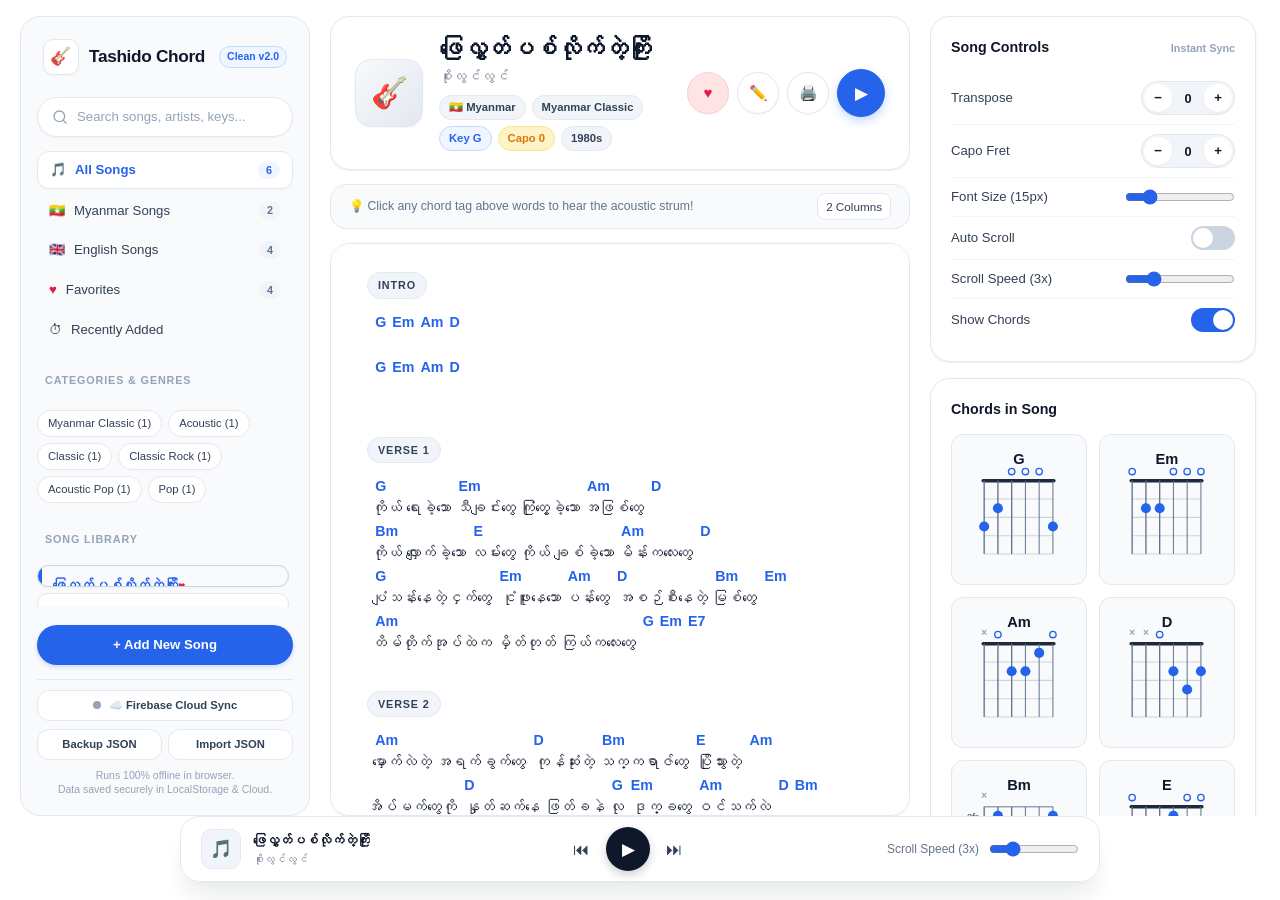
==== commit 654496c5: "Remove Strum All button, add synchronized auto-scroll speed control to tool panel, and set default f" ====
--- a/chordbook-clean.html
+++ b/chordbook-clean.html
@@ -1929,14 +1929,20 @@
 
         <!-- Text Size -->
         <div class="tool-row">
-          <span class="tool-label">Font Size (<span id="fontSizeVal">16px</span>)</span>
-          <input type="range" id="fontSizeInput" min="13" max="24" value="16" style="width:110px">
+          <span class="tool-label">Font Size (<span id="fontSizeVal">15px</span>)</span>
+          <input type="range" id="fontSizeInput" min="13" max="24" value="15" style="width:110px">
         </div>
 
         <!-- Auto Scroll Switch -->
         <div class="tool-row">
           <span class="tool-label">Auto Scroll</span>
           <button class="switch-control" id="scrollSwitch" title="Toggle Auto Scroll"></button>
+        </div>
+
+        <!-- Auto Scroll Speed Control -->
+        <div class="tool-row">
+          <span class="tool-label">Scroll Speed (<span id="panelSpeedVal">3x</span>)</span>
+          <input type="range" id="panelScrollSpeedInput" min="1" max="10" value="3" style="width:110px">
         </div>
 
         <!-- Show Chords Switch -->
@@ -1950,9 +1956,6 @@
       <section class="tool-panel">
         <div class="panel-title">
           <span>Chords in Song</span>
-          <button class="btn btn-outline btn-sm" id="strumPracticeBtn" style="padding:4px 8px;" title="Strum all chords sequentially">
-            Strum All 🔊
-          </button>
         </div>
         <div class="chords-grid" id="chordGrid"></div>
       </section>
@@ -3977,14 +3980,20 @@
   $("nextSongBtn").onclick = () => stepSong(1);
   $("prevSongBtn").onclick = () => stepSong(-1);
 
-  // Auto-scroll Speed Slider
-  $("scrollSpeedInput").oninput = e => {
-    scrollSpeed = parseInt(e.target.value, 10);
-    $("speedVal").textContent = scrollSpeed + "x";
+  // Auto-scroll Speed Control (Synchronized between panel & bottom bar)
+  function handleSpeedChange(newVal) {
+    scrollSpeed = parseInt(newVal, 10);
+    if ($("speedVal")) $("speedVal").textContent = scrollSpeed + "x";
+    if ($("panelSpeedVal")) $("panelSpeedVal").textContent = scrollSpeed + "x";
+    if ($("scrollSpeedInput")) $("scrollSpeedInput").value = scrollSpeed;
+    if ($("panelScrollSpeedInput")) $("panelScrollSpeedInput").value = scrollSpeed;
     if (isAutoScrolling) {
       toggleAutoScroll(true);
     }
-  };
+  }
+
+  if ($("scrollSpeedInput")) $("scrollSpeedInput").oninput = e => handleSpeedChange(e.target.value);
+  if ($("panelScrollSpeedInput")) $("panelScrollSpeedInput").oninput = e => handleSpeedChange(e.target.value);
 
   // Transpose Controls
   $("trMinus").onclick = () => {
@@ -4066,8 +4075,8 @@
     };
   });
 
-  // Strum Practice Button
-  $("strumPracticeBtn").onclick = strumAllSongChords;
+  // Strum Practice Button (if present)
+  if ($("strumPracticeBtn")) $("strumPracticeBtn").onclick = strumAllSongChords;
 
   // Print Button
   $("printBtn").onclick = () => window.print();
@@ -4150,6 +4159,9 @@
   setupEventListeners();
   render();
 
+  // Set default font size to 15px
+  if ($("lyricsContainer")) $("lyricsContainer").style.fontSize = "15px";
+
   // Try auto-connecting stored Firebase
   const storedConfig = getStoredFirebaseConfig();
   if (storedConfig) {
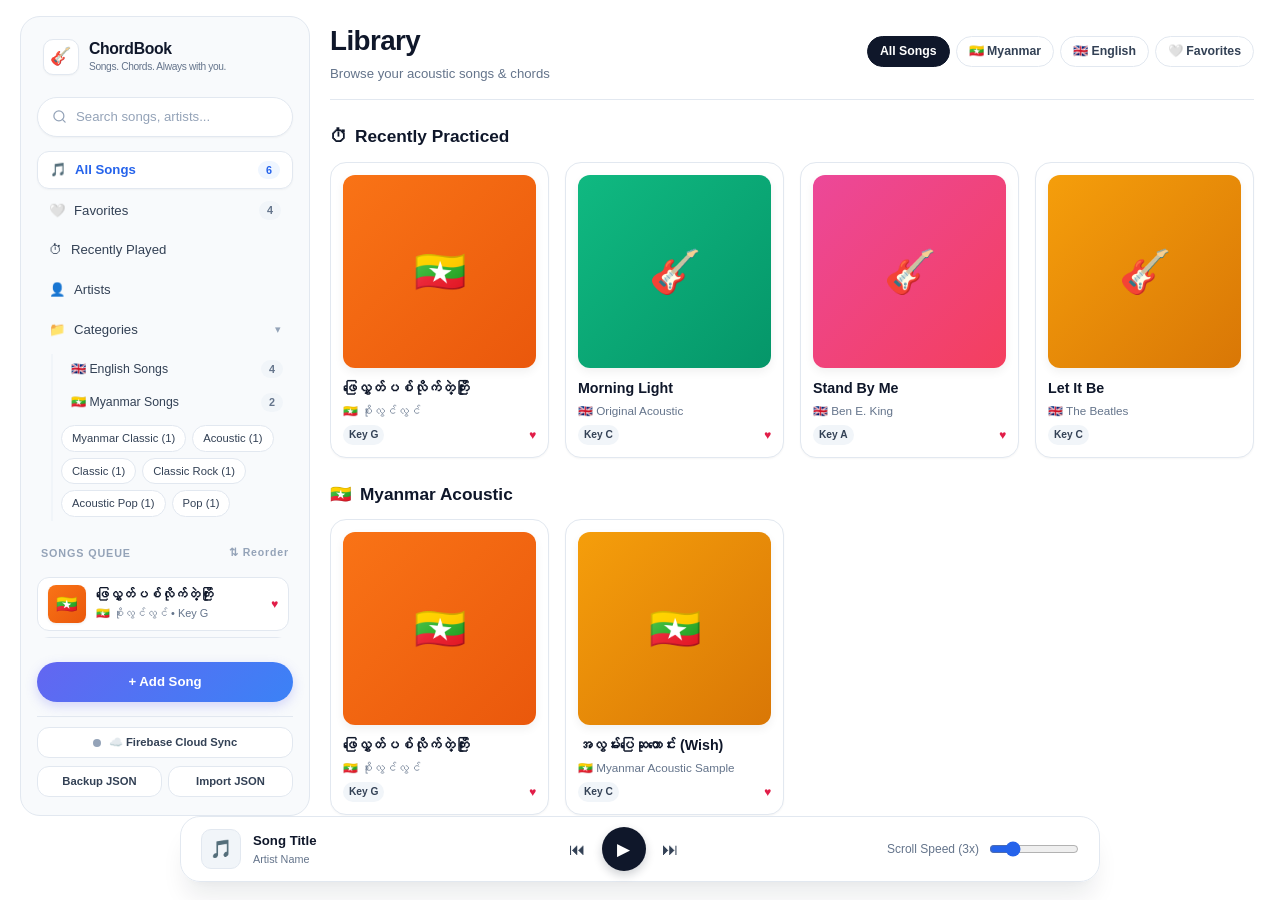
==== commit f4606bf9: "Add Apple Music style home UI, drag-and-drop song queue reordering, and side menu categories" ====
--- a/chordbook-clean.html
+++ b/chordbook-clean.html
@@ -111,6 +111,15 @@
   padding: 16px 20px 84px; /* leaves room for bottom player bar */
   height: 100vh;
   box-sizing: border-box;
+  transition: grid-template-columns 0.2s ease;
+}
+
+.app-container.home-mode {
+  grid-template-columns: 290px minmax(0, 1fr);
+}
+
+.app-container.home-mode .right-sidebar {
+  display: none !important;
 }
 
 /* Clean Cards */
@@ -311,20 +320,38 @@
   border-radius: 4px;
 }
 
+/* ==========================================================================
+   SIDEBAR SONG ITEMS (Apple Music Queue Style)
+   ========================================================================== */
+.sidebar-queue-header {
+  display: flex;
+  align-items: center;
+  justify-content: space-between;
+  font-size: 0.72rem;
+  font-weight: 700;
+  letter-spacing: 0.08em;
+  color: var(--ink-faint);
+  padding: 10px 4px 2px;
+}
+
 .song-item-btn {
   display: flex;
-  flex-direction: column;
-  gap: 3px;
+  align-items: center;
+  gap: 10px;
   width: 100%;
   text-align: left;
   background: #ffffff;
   border: 1px solid var(--border);
-  border-radius: var(--radius-md);
-  padding: 10px 14px;
-  cursor: pointer;
+  border-radius: 12px;
+  padding: 7px 10px;
+  cursor: grab;
   transition: all 0.16s cubic-bezier(0.16, 1, 0.3, 1);
   position: relative;
-  overflow: hidden;
+  user-select: none;
+}
+
+.song-item-btn:active {
+  cursor: grabbing;
 }
 
 .song-item-btn:hover {
@@ -334,44 +361,363 @@
   box-shadow: 0 2px 4px rgba(0, 0, 0, 0.04);
 }
 
-/* Elegant, refined active state - subtle left indicator pill and soft slate/indigo wash */
 .song-item-btn.active {
-  background: #f8fafc;
-  border-color: #cbd5e1;
-  box-shadow: 0 1px 3px rgba(0, 0, 0, 0.04);
-}
-
-.song-item-btn.active::before {
-  content: "";
-  position: absolute;
-  left: 0;
-  top: 0;
-  bottom: 0;
-  width: 4px;
-  background: var(--brand);
-  border-radius: 0 3px 3px 0;
-}
-
-.song-item-btn.active .song-item-title span:first-child {
+  background: #eff6ff;
+  border-color: #bfdbfe;
+  box-shadow: 0 1px 3px rgba(37, 99, 235, 0.08);
+}
+
+.song-item-btn.drag-over {
+  border-top: 2.5px solid var(--brand);
+}
+
+.song-item-thumb {
+  width: 38px;
+  height: 38px;
+  border-radius: 8px;
+  display: flex;
+  align-items: center;
+  justify-content: center;
+  font-size: 1.15rem;
+  flex-shrink: 0;
+  box-shadow: 0 1px 3px rgba(0, 0, 0, 0.08);
+  color: #ffffff;
+  font-weight: 700;
+}
+
+.song-item-content {
+  flex: 1;
+  min-width: 0;
+}
+
+.song-item-title {
+  font-size: 0.88rem;
+  font-weight: 600;
+  color: var(--ink-primary);
+  white-space: nowrap;
+  overflow: hidden;
+  text-overflow: ellipsis;
+  line-height: 1.25;
+}
+
+.song-item-btn.active .song-item-title {
   color: var(--brand);
   font-weight: 700;
 }
 
-.song-item-title {
-  font-size: 0.92rem;
+.song-item-artist {
+  font-size: 0.73rem;
+  color: var(--ink-muted);
+  white-space: nowrap;
+  overflow: hidden;
+  text-overflow: ellipsis;
+  margin-top: 2px;
+}
+
+/* Sound Wave Equalizer animation for active song */
+.playing-bars {
+  display: flex;
+  align-items: flex-end;
+  gap: 2px;
+  height: 14px;
+  flex-shrink: 0;
+  margin-left: 4px;
+}
+
+.playing-bars span {
+  width: 2.5px;
+  background: var(--brand);
+  border-radius: 1px;
+  animation: soundWave 0.8s ease-in-out infinite alternate;
+}
+
+.playing-bars span:nth-child(1) { height: 40%; animation-delay: 0.1s; }
+.playing-bars span:nth-child(2) { height: 100%; animation-delay: 0.3s; }
+.playing-bars span:nth-child(3) { height: 60%; animation-delay: 0.2s; }
+
+@keyframes soundWave {
+  0% { height: 25%; }
+  100% { height: 100%; }
+}
+
+/* Apple Music Gradient Button for + Add Song */
+.add-song-gradient-btn {
+  width: 100%;
+  margin-top: 10px;
+  background: linear-gradient(135deg, #6366f1 0%, #3b82f6 100%) !important;
+  color: #ffffff !important;
+  border: 0 !important;
+  padding: 10px 16px !important;
+  font-weight: 700 !important;
+  border-radius: var(--radius-pill) !important;
+  box-shadow: 0 4px 12px rgba(99, 102, 241, 0.25) !important;
+  transition: all 0.15s ease !important;
+}
+
+.add-song-gradient-btn:hover {
+  transform: translateY(-1px) !important;
+  box-shadow: 0 6px 16px rgba(99, 102, 241, 0.35) !important;
+}
+
+/* Sub-categories menu */
+.sub-nav-section {
+  display: flex;
+  flex-direction: column;
+  gap: 3px;
+  padding-left: 8px;
+  margin-top: 2px;
+  border-left: 2px solid var(--border-subtle);
+  margin-left: 14px;
+}
+
+.sub-nav-item {
+  display: flex;
+  align-items: center;
+  justify-content: space-between;
+  width: 100%;
+  border: 0;
+  background: transparent;
+  padding: 6px 10px;
+  border-radius: var(--radius-md);
+  cursor: pointer;
+  font-size: 0.82rem;
+  font-weight: 500;
+  color: var(--ink-secondary);
+  text-align: left;
+}
+
+.sub-nav-item:hover, .sub-nav-item.active {
+  background: #ffffff;
+  color: var(--brand);
+}
+
+/* ==========================================================================
+   APPLE MUSIC STYLE HOME VIEW
+   ========================================================================== */
+.home-view {
+  display: flex;
+  flex-direction: column;
+  gap: 24px;
+  height: 100%;
+  overflow-y: auto;
+  padding: 4px 6px 40px 0;
+}
+
+.home-view::-webkit-scrollbar {
+  width: 6px;
+}
+.home-view::-webkit-scrollbar-thumb {
+  background: #cbd5e1;
+  border-radius: 4px;
+}
+
+.home-header {
+  display: flex;
+  align-items: center;
+  justify-content: space-between;
+  flex-wrap: wrap;
+  gap: 16px;
+  border-bottom: 1px solid var(--border);
+  padding-bottom: 16px;
+}
+
+.home-title {
+  font-size: 1.85rem;
+  font-weight: 800;
+  letter-spacing: -0.02em;
+  color: var(--ink-primary);
+  margin-bottom: 2px;
+}
+
+.home-subtitle {
+  font-size: 0.88rem;
+  color: var(--ink-muted);
+}
+
+.home-filter-pills {
+  display: flex;
+  align-items: center;
+  gap: 6px;
+  flex-wrap: wrap;
+}
+
+.home-pill {
+  border: 1px solid var(--border);
+  background: #ffffff;
+  border-radius: var(--radius-pill);
+  padding: 5px 12px;
+  font-size: 0.82rem;
   font-weight: 600;
+  color: var(--ink-secondary);
+  cursor: pointer;
+  transition: all 0.12s ease;
+}
+
+.home-pill:hover, .home-pill.active {
+  background: var(--ink-primary);
+  color: #ffffff;
+  border-color: var(--ink-primary);
+}
+
+.home-section-header {
+  display: flex;
+  align-items: baseline;
+  justify-content: space-between;
+  margin-bottom: 12px;
+}
+
+.home-section-title {
+  font-size: 1.15rem;
+  font-weight: 700;
   color: var(--ink-primary);
   display: flex;
   align-items: center;
-  justify-content: space-between;
-}
-
-.song-item-meta {
-  font-size: 0.75rem;
+  gap: 8px;
+}
+
+/* Card Grids */
+.home-grid {
+  display: grid;
+  grid-template-columns: repeat(auto-fill, minmax(185px, 1fr));
+  gap: 16px;
+}
+
+.home-card {
+  background: #ffffff;
+  border: 1px solid var(--border);
+  border-radius: 16px;
+  padding: 12px;
+  cursor: pointer;
+  transition: all 0.2s cubic-bezier(0.16, 1, 0.3, 1);
+  display: flex;
+  flex-direction: column;
+  gap: 10px;
+  position: relative;
+  box-shadow: var(--shadow-xs);
+}
+
+.home-card:hover {
+  transform: translateY(-4px);
+  border-color: #cbd5e1;
+  box-shadow: 0 10px 20px -5px rgba(15, 23, 42, 0.08);
+}
+
+.home-card-cover {
+  width: 100%;
+  aspect-ratio: 1;
+  border-radius: 12px;
+  display: flex;
+  align-items: center;
+  justify-content: center;
+  font-size: 2.8rem;
+  position: relative;
+  overflow: hidden;
+  box-shadow: 0 4px 10px rgba(0, 0, 0, 0.06);
+  color: #ffffff;
+  font-weight: 800;
+}
+
+.home-card-play-overlay {
+  position: absolute;
+  inset: 0;
+  background: rgba(15, 23, 42, 0.35);
+  display: flex;
+  align-items: center;
+  justify-content: center;
+  opacity: 0;
+  transition: opacity 0.18s ease;
+}
+
+.home-card:hover .home-card-play-overlay {
+  opacity: 1;
+}
+
+.home-card-play-btn {
+  width: 46px;
+  height: 46px;
+  border-radius: 50%;
+  background: #ffffff;
+  color: var(--brand);
+  display: flex;
+  align-items: center;
+  justify-content: center;
+  font-size: 1.25rem;
+  box-shadow: 0 4px 12px rgba(0, 0, 0, 0.2);
+  transform: scale(0.9);
+  transition: transform 0.15s ease;
+}
+
+.home-card:hover .home-card-play-btn {
+  transform: scale(1);
+}
+
+.home-card-info {
+  display: flex;
+  flex-direction: column;
+  gap: 2px;
+  min-width: 0;
+}
+
+.home-card-title {
+  font-size: 0.95rem;
+  font-weight: 700;
+  color: var(--ink-primary);
+  white-space: nowrap;
+  overflow: hidden;
+  text-overflow: ellipsis;
+}
+
+.home-card-artist {
+  font-size: 0.78rem;
   color: var(--ink-muted);
+  white-space: nowrap;
+  overflow: hidden;
+  text-overflow: ellipsis;
+}
+
+.home-card-meta {
   display: flex;
   align-items: center;
   gap: 6px;
+  margin-top: 4px;
+}
+
+.home-meta-badge {
+  font-size: 0.68rem;
+  font-weight: 600;
+  padding: 2px 6px;
+  border-radius: var(--radius-pill);
+  background: var(--bg-subtle);
+  color: var(--ink-secondary);
+}
+
+/* Hero Back to Library Button */
+.hero-back-btn {
+  margin-right: 6px;
+  background: #ffffff;
+  border: 1px solid var(--border);
+  font-weight: 600;
+  cursor: pointer;
+  border-radius: var(--radius-pill);
+  padding: 6px 12px;
+  display: flex;
+  align-items: center;
+  gap: 4px;
+}
+
+.hero-back-btn:hover {
+  background: var(--bg-subtle);
+  color: var(--brand);
+  border-color: #cbd5e1;
+}
+
+/* Song View container */
+.song-view {
+  display: flex;
+  flex-direction: column;
+  gap: 14px;
+  height: 100%;
+  overflow: hidden;
 }
 
 /* Playlist / Tag chips */
@@ -1753,25 +2099,27 @@
       
       <!-- Brand Header -->
       <div class="brand-header">
-        <div class="brand-logo">
+        <div class="brand-logo" id="homeLogoBtn" title="Go to Home Library" style="cursor:pointer;">
           <div class="brand-icon">🎸</div>
-          <span>Tashido Chord</span>
+          <div>
+            <div style="font-weight:700;font-size:1.05rem;line-height:1.2;">ChordBook</div>
+            <div style="font-size:0.68rem;color:var(--ink-muted);font-weight:400;">Songs. Chords. Always with you.</div>
+          </div>
         </div>
-        <span class="app-version-badge">Clean v2.0</span>
       </div>
 
       <!-- Search Input -->
       <div class="search-box">
-        <svg width="16" height="16" viewBox="0 0 24 24" fill="none" stroke="currentColor" stroke-width="2" stroke-linecap="round" stroke-linejoin="round">
+        <svg width="15" height="15" viewBox="0 0 24 24" fill="none" stroke="currentColor" stroke-width="2" stroke-linecap="round" stroke-linejoin="round">
           <circle cx="11" cy="11" r="8"></circle>
           <line x1="21" y1="21" x2="16.65" y2="16.65"></line>
         </svg>
-        <input type="text" id="searchInput" placeholder="Search songs, artists, keys...">
+        <input type="text" id="searchInput" placeholder="Search songs, artists...">
       </div>
 
       <!-- Navigation Views -->
       <nav class="nav-section">
-        <button class="nav-item active" data-view="all">
+        <button class="nav-item active" data-view="all" id="navAllBtn">
           <div class="nav-item-content">
             <span>🎵</span>
             <span>All Songs</span>
@@ -1779,53 +2127,62 @@
           <span class="badge-count" id="countAll">0</span>
         </button>
 
-        <button class="nav-item" data-view="my">
+        <button class="nav-item" data-view="fav" id="navFavBtn">
           <div class="nav-item-content">
-            <span>🇲🇲</span>
-            <span>Myanmar Songs</span>
-          </div>
-          <span class="badge-count" id="countMyanmar">0</span>
-        </button>
-
-        <button class="nav-item" data-view="en">
-          <div class="nav-item-content">
-            <span>🇬🇧</span>
-            <span>English Songs</span>
-          </div>
-          <span class="badge-count" id="countEnglish">0</span>
-        </button>
-
-        <button class="nav-item" data-view="fav">
-          <div class="nav-item-content">
-            <span style="color:var(--rose)">♥</span>
+            <span style="color:var(--rose)">🤍</span>
             <span>Favorites</span>
           </div>
           <span class="badge-count" id="countFav">0</span>
         </button>
 
-        <button class="nav-item" data-view="recent">
+        <button class="nav-item" data-view="recent" id="navRecentBtn">
           <div class="nav-item-content">
             <span>⏱</span>
-            <span>Recently Added</span>
+            <span>Recently Played</span>
           </div>
         </button>
+
+        <button class="nav-item" data-view="artists" id="navArtistsBtn">
+          <div class="nav-item-content">
+            <span>👤</span>
+            <span>Artists</span>
+          </div>
+        </button>
+
+        <button class="nav-item" id="categoriesToggleBtn">
+          <div class="nav-item-content">
+            <span>📁</span>
+            <span>Categories</span>
+          </div>
+          <span style="font-size:0.75rem;color:var(--ink-faint);" id="categoriesArrow">▾</span>
+        </button>
+
+        <!-- Sub-categories dropdown -->
+        <div class="sub-nav-section" id="categoriesSubMenu">
+          <button class="sub-nav-item" data-view="en">
+            <span>🇬🇧 English Songs</span>
+            <span class="badge-count" id="countEnglish">0</span>
+          </button>
+          <button class="sub-nav-item" data-view="my">
+            <span>🇲🇲 Myanmar Songs</span>
+            <span class="badge-count" id="countMyanmar">0</span>
+          </button>
+          <div class="tag-list" id="genreTags" style="padding:4px 0;"></div>
+        </div>
       </nav>
 
-      <!-- Genres / Tags -->
-      <div class="section-label">
-        <span>Categories & Genres</span>
+      <!-- Songs Queue Header -->
+      <div class="sidebar-queue-header">
+        <span>SONGS QUEUE</span>
+        <span style="font-size:0.7rem;color:var(--ink-faint);" title="Drag songs to reorder strum list">⇅ Reorder</span>
       </div>
-      <div class="tag-list" id="genreTags"></div>
-
-      <!-- Songs List -->
-      <div class="section-label">
-        <span>Song Library</span>
-      </div>
+
+      <!-- Songs List (Draggable Queue) -->
       <div class="song-list" id="songList"></div>
 
       <!-- Add Song Button -->
-      <button class="btn btn-primary" id="addSongBtn" style="width:100%;margin-top:4px;">
-        <span>+ Add New Song</span>
+      <button class="btn btn-primary add-song-gradient-btn" id="addSongBtn">
+        <span>+ Add Song</span>
       </button>
 
       <!-- Sidebar Footer (Export / Backup & Firebase Cloud) -->
@@ -1843,62 +2200,117 @@
             <input type="file" id="importFileInput" accept=".json" style="display:none">
           </label>
         </div>
-        <div style="font-size:0.7rem;color:var(--ink-faint);text-align:center;line-height:1.4">
-          Runs 100% offline in browser.<br>Data saved securely in LocalStorage &amp; Cloud.
+      </div>
+
+    </aside>
+
+    <!-- CENTER COLUMN: Apple Music Home View or Song Practice View -->
+    <main class="main-content">
+
+      <!-- 1. APPLE MUSIC STYLE HOME VIEW -->
+      <div class="home-view" id="homeView">
+        <div class="home-header">
+          <div>
+            <h1 class="home-title">Library</h1>
+            <div class="home-subtitle">Browse your acoustic songs &amp; chords</div>
+          </div>
+          <div class="home-filter-pills">
+            <button class="home-pill active" data-home-filter="all">All Songs</button>
+            <button class="home-pill" data-home-filter="my">🇲🇲 Myanmar</button>
+            <button class="home-pill" data-home-filter="en">🇬🇧 English</button>
+            <button class="home-pill" data-home-filter="fav">🤍 Favorites</button>
+          </div>
         </div>
+
+        <!-- Section: Recently Practiced / Jump Back In -->
+        <section id="homeRecentSection">
+          <div class="home-section-header">
+            <h2 class="home-section-title"><span>⏱</span> Recently Practiced</h2>
+          </div>
+          <div class="home-grid" id="homeRecentGrid"></div>
+        </section>
+
+        <!-- Section: Myanmar Acoustic Songs -->
+        <section id="homeMyanmarSection">
+          <div class="home-section-header">
+            <h2 class="home-section-title"><span>🇲🇲</span> Myanmar Acoustic</h2>
+          </div>
+          <div class="home-grid" id="homeMyanmarGrid"></div>
+        </section>
+
+        <!-- Section: English Acoustic Favorites -->
+        <section id="homeEnglishSection">
+          <div class="home-section-header">
+            <h2 class="home-section-title"><span>🇬🇧</span> English Acoustic</h2>
+          </div>
+          <div class="home-grid" id="homeEnglishGrid"></div>
+        </section>
+
+        <!-- Section: All Songs Catalog (Organized with Smart Limit) -->
+        <section id="homeAllSection">
+          <div class="home-section-header">
+            <h2 class="home-section-title"><span>🎸</span> All Songs (<span id="homeCatalogCount">0</span>)</h2>
+            <div style="font-size:0.78rem;color:var(--ink-muted);" id="homeCatalogSummary"></div>
+          </div>
+          <div class="home-grid" id="homeAllGrid"></div>
+          <div style="text-align:center;margin-top:20px;" id="homeLoadMoreBox">
+            <button class="btn btn-outline btn-sm" id="homeLoadMoreBtn">Load More Songs ▾</button>
+          </div>
+        </section>
       </div>
 
-    </aside>
-
-    <!-- CENTER COLUMN: Song View & Lyrics -->
-    <main class="main-content">
-
-      <!-- Song Hero Card (Clean White Aesthetic) -->
-      <section class="song-hero">
-        <div class="hero-left">
-          <div class="hero-cover">🎸</div>
-          <div class="hero-info">
-            <h1 class="hero-title" id="heroTitle">Song Title</h1>
-            <div class="hero-artist">
-              <span id="heroArtist">Artist Name</span>
-            </div>
-            <div class="hero-badges">
-              <span class="meta-pill" id="heroLang">🇲🇲 Myanmar</span>
-              <span class="meta-pill" id="heroGenre">Acoustic</span>
-              <span class="meta-pill key-pill" id="heroKey">Key C</span>
-              <span class="meta-pill capo-pill" id="heroCapo">Capo 0</span>
-              <span class="meta-pill" id="heroYear">2024</span>
+      <!-- 2. SONG PRACTICE VIEW (Lyrics & Chords) -->
+      <div class="song-view" id="songView" style="display:none;">
+
+        <!-- Song Hero Card (Clean White Aesthetic) -->
+        <section class="song-hero">
+          <div class="hero-left">
+            <button class="btn btn-outline btn-sm hero-back-btn" id="heroBackBtn" title="Back to Library">
+              <span>← Library</span>
+            </button>
+            <div class="hero-cover" id="heroCover">🎸</div>
+            <div class="hero-info">
+              <h1 class="hero-title" id="heroTitle">Song Title</h1>
+              <div class="hero-artist">
+                <span id="heroArtist">Artist Name</span>
+              </div>
+              <div class="hero-badges">
+                <span class="meta-pill" id="heroLang">🇲🇲 Myanmar</span>
+                <span class="meta-pill key-pill" id="heroKey">Key C</span>
+                <span class="meta-pill capo-pill" id="heroCapo">Capo 0</span>
+              </div>
             </div>
           </div>
+
+          <div class="hero-actions">
+            <button class="circle-btn" id="favBtn" title="Toggle Favorite">♡</button>
+            <button class="circle-btn" id="editSongBtn" title="Edit this song">✏️</button>
+            <button class="circle-btn" id="printBtn" title="Print chord sheet">🖨️</button>
+            <button class="circle-btn play-action" id="heroPlayBtn" title="Start / Pause Auto-Scroll">▶</button>
+          </div>
+        </section>
+
+        <!-- Lyrics Toolbar -->
+        <div class="lyrics-toolbar">
+          <div class="lyrics-toolbar-group">
+            <span>💡 Click any chord tag above words to hear the acoustic strum!</span>
+          </div>
+          <div class="lyrics-toolbar-group">
+            <button class="view-toggle-btn" id="colToggleBtn">2 Columns</button>
+          </div>
         </div>
 
-        <div class="hero-actions">
-          <button class="circle-btn" id="favBtn" title="Toggle Favorite">♡</button>
-          <button class="circle-btn" id="editSongBtn" title="Edit this song">✏️</button>
-          <button class="circle-btn" id="printBtn" title="Print chord sheet">🖨️</button>
-          <button class="circle-btn play-action" id="heroPlayBtn" title="Start / Pause Auto-Scroll">▶</button>
-        </div>
-      </section>
-
-      <!-- Lyrics Toolbar -->
-      <div class="lyrics-toolbar">
-        <div class="lyrics-toolbar-group">
-          <span>💡 Click any chord tag above words to hear the acoustic strum!</span>
-        </div>
-        <div class="lyrics-toolbar-group">
-          <button class="view-toggle-btn" id="colToggleBtn">2 Columns</button>
-        </div>
+        <!-- Main Lyrics Card -->
+        <article class="lyrics-card" id="lyricsCard">
+          <div id="lyricsContainer"></div>
+        </article>
+
       </div>
 
-      <!-- Main Lyrics Card -->
-      <article class="lyrics-card" id="lyricsCard">
-        <div id="lyricsContainer"></div>
-      </article>
-
     </main>
 
     <!-- RIGHT SIDEBAR: Practice Tools & Chords -->
-    <aside class="right-sidebar">
+    <aside class="right-sidebar" id="rightSidebar">
 
       <!-- Playing & Practice Tools -->
       <section class="tool-panel">
@@ -1958,40 +2370,6 @@
           <span>Chords in Song</span>
         </div>
         <div class="chords-grid" id="chordGrid"></div>
-      </section>
-
-      <!-- Interactive Guitar Tuner Reference -->
-      <section class="tool-panel">
-        <div class="panel-title">
-          <span>Guitar Tuner Tone</span>
-          <span class="panel-title-badge">Standard E</span>
-        </div>
-        <div class="tuner-strings">
-          <button class="tuner-btn" data-note="E2">
-            <span>E</span>
-            <small>6th</small>
-          </button>
-          <button class="tuner-btn" data-note="A2">
-            <span>A</span>
-            <small>5th</small>
-          </button>
-          <button class="tuner-btn" data-note="D3">
-            <span>D</span>
-            <small>4th</small>
-          </button>
-          <button class="tuner-btn" data-note="G3">
-            <span>G</span>
-            <small>3rd</small>
-          </button>
-          <button class="tuner-btn" data-note="B3">
-            <span>B</span>
-            <small>2nd</small>
-          </button>
-          <button class="tuner-btn" data-note="E4">
-            <span>e</span>
-            <small>1st</small>
-          </button>
-        </div>
       </section>
 
       <!-- Practice Metronome -->
@@ -2678,7 +3056,16 @@
 // State
 let songs = [];
 let currentSongId = null;
-let currentView = "all"; // 'all', 'fav', 'recent'
+let currentView = "all"; // 'all', 'fav', 'recent', 'my', 'en', 'artists'
+let currentAppView = "home"; // 'home' or 'song'
+let homeFilter = "all"; // 'all', 'my', 'en', 'fav'
+let homeCatalogLimit = 12; // Smart pagination limit for large catalog
+let recentPracticedIds = [];
+try {
+  recentPracticedIds = JSON.parse(localStorage.getItem("tashido_recent_played") || "[]");
+} catch (e) {
+  recentPracticedIds = [];
+}
 let transposeSteps = 0;
 let isAutoScrolling = false;
 let scrollIntervalId = null;
@@ -2686,6 +3073,42 @@
 let editingSongId = null;
 let showChords = true;
 let isTwoColumns = false;
+
+// Apple Music Style Gradient Covers & Glyphs
+const COVER_GRADIENTS = [
+  "linear-gradient(135deg, #6366f1 0%, #a855f7 100%)",
+  "linear-gradient(135deg, #ec4899 0%, #f43f5e 100%)",
+  "linear-gradient(135deg, #10b981 0%, #059669 100%)",
+  "linear-gradient(135deg, #f59e0b 0%, #d97706 100%)",
+  "linear-gradient(135deg, #3b82f6 0%, #2563eb 100%)",
+  "linear-gradient(135deg, #8b5cf6 0%, #6d28d9 100%)",
+  "linear-gradient(135deg, #14b8a6 0%, #0d9488 100%)",
+  "linear-gradient(135deg, #f97316 0%, #ea580c 100%)"
+];
+
+function getSongGradient(song) {
+  if (!song || !song.title) return COVER_GRADIENTS[0];
+  let hash = 0;
+  for (let i = 0; i < song.title.length; i++) {
+    hash = (hash << 5) - hash + song.title.charCodeAt(i);
+    hash |= 0;
+  }
+  return COVER_GRADIENTS[Math.abs(hash) % COVER_GRADIENTS.length];
+}
+
+function getSongCoverGlyph(song) {
+  const lang = getSongLanguage(song);
+  if (lang === "my") return "🇲🇲";
+  return "🎸";
+}
+
+function recordSongPracticed(id) {
+  if (!id) return;
+  recentPracticedIds = [id, ...recentPracticedIds.filter(x => x !== id)].slice(0, 16);
+  try {
+    localStorage.setItem("tashido_recent_played", JSON.stringify(recentPracticedIds));
+  } catch (e) {}
+}
 
 // Audio Context (Web Audio API)
 let audioCtx = null;
@@ -3042,7 +3465,7 @@
  * Filter songs according to search input and active view
  */
 function getFilteredSongs() {
-  const query = ($("searchInput").value || "").trim().toLowerCase();
+  const query = ($("searchInput")?.value || "").trim().toLowerCase();
   let list = [...songs];
 
   if (currentView === "my") {
@@ -3052,7 +3475,15 @@
   } else if (currentView === "fav") {
     list = list.filter(s => s.fav);
   } else if (currentView === "recent") {
-    list.sort((a, b) => (b.createdAt || 0) - (a.createdAt || 0));
+    const orderMap = new Map();
+    recentPracticedIds.forEach((id, idx) => orderMap.set(id, idx));
+    list.sort((a, b) => {
+      const idxA = orderMap.has(a.id) ? orderMap.get(a.id) : 9999;
+      const idxB = orderMap.has(b.id) ? orderMap.get(b.id) : 9999;
+      return idxA - idxB;
+    });
+  } else if (currentView === "artists") {
+    list.sort((a, b) => (a.artist || "").localeCompare(b.artist || ""));
   }
 
   if (query) {
@@ -3066,59 +3497,320 @@
 }
 
 /**
- * Render Sidebar Song List
+ * Render Apple Music Style Home Card
+ */
+function renderHomeCard(s) {
+  const grad = getSongGradient(s);
+  const glyph = getSongCoverGlyph(s);
+  const lang = getSongLanguage(s);
+  const flag = lang === "my" ? "🇲🇲" : "🇬🇧";
+  const key = s.key || "C";
+  return `
+    <div class="home-card" data-id="${s.id}">
+      <div class="home-card-cover" style="background:${grad}">
+        <span>${glyph}</span>
+        <div class="home-card-play-overlay">
+          <div class="home-card-play-btn">▶</div>
+        </div>
+      </div>
+      <div class="home-card-info">
+        <div class="home-card-title" title="${escapeXml(s.title)}">${escapeXml(s.title)}</div>
+        <div class="home-card-artist">${flag} ${escapeXml(s.artist || "Unknown Artist")}</div>
+        <div class="home-card-meta">
+          <span class="home-meta-badge">Key ${escapeXml(key)}</span>
+          ${s.capo ? `<span class="home-meta-badge">Capo ${s.capo}</span>` : ""}
+          ${s.fav ? `<span style="color:var(--rose);font-size:0.8rem;margin-left:auto;">♥</span>` : ""}
+        </div>
+      </div>
+    </div>
+  `;
+}
+
+/**
+ * Render Apple Music Style Home View
+ */
+function renderHomeView() {
+  const homeView = $("homeView");
+  if (!homeView) return;
+
+  // Filter Pills active state
+  document.querySelectorAll(".home-pill").forEach(pill => {
+    pill.classList.toggle("active", pill.dataset.homeFilter === homeFilter);
+  });
+
+  const query = ($("searchInput")?.value || "").trim().toLowerCase();
+
+  // 1. Recently Practiced / Jump Back In
+  const recentSection = $("homeRecentSection");
+  const recentGrid = $("homeRecentGrid");
+  if (recentSection && recentGrid) {
+    let recentSongs = recentPracticedIds
+      .map(id => songs.find(s => s.id === id))
+      .filter(Boolean);
+
+    if (recentSongs.length === 0) {
+      recentSongs = songs.slice(0, 4);
+    }
+
+    if (homeFilter === "my") recentSongs = recentSongs.filter(s => getSongLanguage(s) === "my");
+    else if (homeFilter === "en") recentSongs = recentSongs.filter(s => getSongLanguage(s) === "en");
+    else if (homeFilter === "fav") recentSongs = recentSongs.filter(s => s.fav);
+
+    if (query) {
+      recentSongs = recentSongs.filter(s =>
+        (s.title + " " + (s.artist || "")).toLowerCase().includes(query)
+      );
+    }
+
+    if (recentSongs.length === 0) {
+      recentSection.style.display = "none";
+    } else {
+      recentSection.style.display = "block";
+      recentGrid.innerHTML = recentSongs.slice(0, 4).map(renderHomeCard).join("");
+    }
+  }
+
+  // 2. Myanmar Acoustic
+  const myanmarSection = $("homeMyanmarSection");
+  const myanmarGrid = $("homeMyanmarGrid");
+  if (myanmarSection && myanmarGrid) {
+    if (homeFilter === "en") {
+      myanmarSection.style.display = "none";
+    } else {
+      let myanmarSongs = songs.filter(s => getSongLanguage(s) === "my");
+      if (homeFilter === "fav") myanmarSongs = myanmarSongs.filter(s => s.fav);
+      if (query) {
+        myanmarSongs = myanmarSongs.filter(s =>
+          (s.title + " " + (s.artist || "")).toLowerCase().includes(query)
+        );
+      }
+      if (myanmarSongs.length === 0) {
+        myanmarSection.style.display = "none";
+      } else {
+        myanmarSection.style.display = "block";
+        myanmarGrid.innerHTML = myanmarSongs.slice(0, 6).map(renderHomeCard).join("");
+      }
+    }
+  }
+
+  // 3. English Acoustic
+  const englishSection = $("homeEnglishSection");
+  const englishGrid = $("homeEnglishGrid");
+  if (englishSection && englishGrid) {
+    if (homeFilter === "my") {
+      englishSection.style.display = "none";
+    } else {
+      let englishSongs = songs.filter(s => getSongLanguage(s) === "en");
+      if (homeFilter === "fav") englishSongs = englishSongs.filter(s => s.fav);
+      if (query) {
+        englishSongs = englishSongs.filter(s =>
+          (s.title + " " + (s.artist || "")).toLowerCase().includes(query)
+        );
+      }
+      if (englishSongs.length === 0) {
+        englishSection.style.display = "none";
+      } else {
+        englishSection.style.display = "block";
+        englishGrid.innerHTML = englishSongs.slice(0, 6).map(renderHomeCard).join("");
+      }
+    }
+  }
+
+  // 4. All Songs Catalog (Smart slice for hundreds of songs)
+  const allSection = $("homeAllSection");
+  const allGrid = $("homeAllGrid");
+  const catalogCount = $("homeCatalogCount");
+  const catalogSummary = $("homeCatalogSummary");
+  const loadMoreBox = $("homeLoadMoreBox");
+
+  if (allSection && allGrid) {
+    let catalogSongs = [...songs];
+    if (homeFilter === "my") catalogSongs = catalogSongs.filter(s => getSongLanguage(s) === "my");
+    else if (homeFilter === "en") catalogSongs = catalogSongs.filter(s => getSongLanguage(s) === "en");
+    else if (homeFilter === "fav") catalogSongs = catalogSongs.filter(s => s.fav);
+
+    if (query) {
+      catalogSongs = catalogSongs.filter(s =>
+        (s.title + " " + (s.artist || "") + " " + (s.genre || "")).toLowerCase().includes(query)
+      );
+    }
+
+    if (catalogCount) catalogCount.textContent = catalogSongs.length;
+    const visibleSongs = catalogSongs.slice(0, homeCatalogLimit);
+
+    if (catalogSummary) {
+      catalogSummary.textContent = `Showing ${Math.min(visibleSongs.length, catalogSongs.length)} of ${catalogSongs.length} songs`;
+    }
+
+    if (visibleSongs.length === 0) {
+      allGrid.innerHTML = `<div style="grid-column:1/-1;text-align:center;padding:30px;color:var(--ink-muted);">No songs match this filter.</div>`;
+    } else {
+      allGrid.innerHTML = visibleSongs.map(renderHomeCard).join("");
+    }
+
+    if (loadMoreBox) {
+      loadMoreBox.style.display = visibleSongs.length < catalogSongs.length ? "block" : "none";
+    }
+  }
+
+  // Attach card click handlers across all grids
+  homeView.querySelectorAll(".home-card").forEach(card => {
+    card.onclick = () => {
+      const id = card.dataset.id;
+      if (id) openSongView(id);
+    };
+  });
+}
+
+/**
+ * Switch to Apple Music Style Home View
+ */
+function openHomeView() {
+  currentAppView = "home";
+  const homeView = $("homeView");
+  const songView = $("songView");
+  const appContainer = document.querySelector(".app-container");
+
+  if (homeView) homeView.style.display = "flex";
+  if (songView) songView.style.display = "none";
+  if (appContainer) appContainer.classList.add("home-mode");
+
+  // Highlight active nav item
+  document.querySelectorAll(".nav-item[data-view]").forEach(btn => {
+    btn.classList.toggle("active", btn.dataset.view === currentView);
+  });
+
+  renderHomeView();
+  renderSongList();
+}
+
+/**
+ * Switch to Song Practice View (Lyrics & Chords)
+ */
+function openSongView(songId) {
+  currentAppView = "song";
+  if (songId) {
+    currentSongId = songId;
+    recordSongPracticed(songId);
+    transposeSteps = 0;
+    if ($("trVal")) $("trVal").textContent = "0";
+  }
+
+  const homeView = $("homeView");
+  const songView = $("songView");
+  const appContainer = document.querySelector(".app-container");
+
+  if (homeView) homeView.style.display = "none";
+  if (songView) songView.style.display = "block";
+  if (appContainer) appContainer.classList.remove("home-mode");
+
+  render();
+  const lyricsBox = $("lyricsCard");
+  if (lyricsBox) lyricsBox.scrollTo({ top: 0, behavior: "smooth" });
+}
+
+/**
+ * Render Sidebar Song List (Apple Music Queue with Drag & Drop Reorder)
  */
 function renderSongList() {
   const list = getFilteredSongs();
   const container = $("songList");
+  if (!container) return;
 
   if (!list.length) {
     container.innerHTML = `<div style="color:var(--ink-faint);font-size:0.8rem;text-align:center;padding:20px 0;">No songs found.</div>`;
   } else {
     container.innerHTML = list
-      .map(s => {
-        const isActive = s.id === currentSongId;
-        const transposedKey = transposeChord(s.key || "C", transposeSteps);
+      .map((s, idx) => {
+        const isActive = currentAppView === "song" && s.id === currentSongId;
+        const grad = getSongGradient(s);
+        const glyph = getSongCoverGlyph(s);
         const lang = getSongLanguage(s);
         const flag = lang === "my" ? "🇲🇲" : "🇬🇧";
         return `
-          <button class="song-item-btn ${isActive ? "active" : ""}" data-id="${s.id}">
-            <div class="song-item-title">
-              <span>${escapeXml(s.title)}</span>
-              ${s.fav ? '<span style="color:var(--rose);font-size:0.8rem;">♥</span>' : ""}
+          <button class="song-item-btn ${isActive ? "active" : ""}" draggable="true" data-id="${s.id}" data-index="${idx}" title="Drag to reorder queue">
+            <div class="song-item-thumb" style="background:${grad}">
+              <span>${glyph}</span>
             </div>
-            <div class="song-item-meta">
-              <span>${flag} ${escapeXml(s.artist || "Unknown")}</span>
-              <span>•</span>
-              <span>Key ${escapeXml(transposedKey)}</span>
+            <div class="song-item-content">
+              <div class="song-item-title">${escapeXml(s.title)}</div>
+              <div class="song-item-artist">${flag} ${escapeXml(s.artist || "Unknown")} • Key ${escapeXml(s.key || "C")}</div>
             </div>
+            ${
+              isActive
+                ? `<div class="playing-bars"><span></span><span></span><span></span></div>`
+                : s.fav
+                ? '<span style="color:var(--rose);font-size:0.8rem;margin-left:4px;">♥</span>'
+                : ""
+            }
           </button>
         `;
       })
       .join("");
 
+    // Click handler to open song
     container.querySelectorAll(".song-item-btn").forEach(btn => {
       btn.onclick = () => {
-        currentSongId = btn.dataset.id;
-        transposeSteps = 0;
-        $("trVal").textContent = "0";
-        render();
-        const lyricsBox = $("lyricsCard");
-        if (lyricsBox) lyricsBox.scrollTo({ top: 0, behavior: "smooth" });
+        openSongView(btn.dataset.id);
+      };
+
+      // HTML5 Drag and Drop for Queue Reordering
+      btn.ondragstart = e => {
+        btn.classList.add("dragging");
+        e.dataTransfer.effectAllowed = "move";
+        e.dataTransfer.setData("text/plain", btn.dataset.index);
+      };
+
+      btn.ondragend = () => {
+        btn.classList.remove("dragging");
+        container.querySelectorAll(".song-item-btn").forEach(b => b.classList.remove("drag-over"));
+      };
+
+      btn.ondragover = e => {
+        e.preventDefault();
+        e.dataTransfer.dropEffect = "move";
+        btn.classList.add("drag-over");
+      };
+
+      btn.ondragleave = () => {
+        btn.classList.remove("drag-over");
+      };
+
+      btn.ondrop = e => {
+        e.preventDefault();
+        btn.classList.remove("drag-over");
+        const fromIdx = parseInt(e.dataTransfer.getData("text/plain"), 10);
+        const toIdx = parseInt(btn.dataset.index, 10);
+
+        if (!isNaN(fromIdx) && !isNaN(toIdx) && fromIdx !== toIdx) {
+          const sourceSong = list[fromIdx];
+          const targetSong = list[toIdx];
+          if (sourceSong && targetSong) {
+            const actualFromIdx = songs.findIndex(s => s.id === sourceSong.id);
+            const actualToIdx = songs.findIndex(s => s.id === targetSong.id);
+            if (actualFromIdx !== -1 && actualToIdx !== -1) {
+              const [moved] = songs.splice(actualFromIdx, 1);
+              songs.splice(actualToIdx, 0, moved);
+              saveSongs();
+              renderSongList();
+              if (currentAppView === "home") renderHomeView();
+            }
+          }
+        }
       };
     });
   }
 
   // Update counts
-  $("countAll").textContent = songs.length;
+  if ($("countAll")) $("countAll").textContent = songs.length;
   if ($("countMyanmar")) $("countMyanmar").textContent = songs.filter(s => getSongLanguage(s) === "my").length;
   if ($("countEnglish")) $("countEnglish").textContent = songs.filter(s => getSongLanguage(s) === "en").length;
-  $("countFav").textContent = songs.filter(s => s.fav).length;
+  if ($("countFav")) $("countFav").textContent = songs.filter(s => s.fav).length;
 
   // Render Genre Chips
   const genres = {};
   songs.forEach(s => {
-    const g = s.genre || "Other";
+    const g = s.genre || "Acoustic";
     genres[g] = (genres[g] || 0) + 1;
   });
 
@@ -3139,6 +3831,7 @@
         $("searchInput").value = chip.dataset.genre;
         currentView = "all";
         renderSongList();
+        if (currentAppView === "home") renderHomeView();
       };
     });
   }
@@ -3150,7 +3843,7 @@
 function renderChordGrid() {
   const song = getCurrentSong();
   const container = $("chordGrid");
-  if (!song) return;
+  if (!song || !container) return;
 
   const chords = getUniqueChords(song);
   if (!chords.length) {
@@ -3179,32 +3872,39 @@
   if (!song) return;
 
   // Hero Card Data
-  $("heroTitle").textContent = song.title;
-  $("heroArtist").textContent = song.artist || "Unknown Artist";
-  $("heroGenre").textContent = song.genre || "Acoustic";
-  $("heroYear").textContent = song.year || "2024";
-  $("heroCapo").textContent = `Capo ${song.capo || 0}`;
-  $("capoVal").textContent = song.capo || 0;
+  if ($("heroTitle")) $("heroTitle").textContent = song.title;
+  if ($("heroArtist")) $("heroArtist").textContent = song.artist || "Unknown Artist";
+  if ($("heroGenre")) $("heroGenre").textContent = song.genre || "Acoustic";
+  if ($("heroYear")) $("heroYear").textContent = song.year || "2024";
+  if ($("heroCapo")) $("heroCapo").textContent = `Capo ${song.capo || 0}`;
+  if ($("capoVal")) $("capoVal").textContent = song.capo || 0;
+
+  if ($("heroCover")) {
+    $("heroCover").style.background = getSongGradient(song);
+    $("heroCover").textContent = getSongCoverGlyph(song);
+  }
 
   const lang = getSongLanguage(song);
   if ($("heroLang")) $("heroLang").textContent = lang === "my" ? "🇲🇲 Myanmar" : lang === "en" ? "🇬🇧 English" : "🌐 Other";
 
   const currentKey = transposeChord(song.key || "C", transposeSteps);
-  $("heroKey").textContent = `Key ${currentKey}`;
+  if ($("heroKey")) $("heroKey").textContent = `Key ${currentKey}`;
 
   // Favorite button
   const favBtn = $("favBtn");
-  if (song.fav) {
-    favBtn.textContent = "♥";
-    favBtn.classList.add("active");
-  } else {
-    favBtn.textContent = "♡";
-    favBtn.classList.remove("active");
+  if (favBtn) {
+    if (song.fav) {
+      favBtn.textContent = "♥";
+      favBtn.classList.add("active");
+    } else {
+      favBtn.textContent = "♡";
+      favBtn.classList.remove("active");
+    }
   }
 
   // Floating Bar Data
-  $("barTitle").textContent = song.title;
-  $("barArtist").textContent = song.artist || "Unknown";
+  if ($("barTitle")) $("barTitle").textContent = song.title;
+  if ($("barArtist")) $("barArtist").textContent = song.artist || "Unknown";
 
   renderSongList();
   renderLyrics();
@@ -3861,18 +4561,75 @@
  * Event Bindings Setup
  */
 function setupEventListeners() {
-  // Navigation tabs (All, Favorites, Recent)
+  // Navigation tabs (All, Favorites, Recent, Artists)
   document.querySelectorAll(".nav-item[data-view]").forEach(btn => {
     btn.onclick = () => {
       currentView = btn.dataset.view;
+      if (currentView === "all" || currentView === "fav") {
+        homeFilter = currentView;
+      }
       document.querySelectorAll(".nav-item[data-view]").forEach(b => b.classList.remove("active"));
       btn.classList.add("active");
-      renderSongList();
+      openHomeView();
     };
   });
 
+  // Categories Sub-menu Toggle
+  const catBtn = $("categoriesToggleBtn");
+  const catMenu = $("categoriesSubMenu");
+  const catArrow = $("categoriesArrow");
+  if (catBtn && catMenu) {
+    catBtn.onclick = () => {
+      catMenu.classList.toggle("open");
+      if (catArrow) catArrow.textContent = catMenu.classList.contains("open") ? "▴" : "▾";
+    };
+  }
+
+  // Sub-categories items (English, Myanmar)
+  document.querySelectorAll(".sub-nav-item[data-view]").forEach(btn => {
+    btn.onclick = () => {
+      const v = btn.dataset.view;
+      currentView = v;
+      homeFilter = v;
+      openHomeView();
+    };
+  });
+
+  // Apple Music Home View Filter Pills
+  document.querySelectorAll(".home-pill[data-home-filter]").forEach(pill => {
+    pill.onclick = () => {
+      homeFilter = pill.dataset.homeFilter;
+      renderHomeView();
+    };
+  });
+
+  // Home View "Load More Songs"
+  if ($("homeLoadMoreBtn")) {
+    $("homeLoadMoreBtn").onclick = () => {
+      homeCatalogLimit += 12;
+      renderHomeView();
+    };
+  }
+
+  // Back to Library button from Song View
+  if ($("heroBackBtn")) {
+    $("heroBackBtn").onclick = () => openHomeView();
+  }
+
+  // Brand logo click navigates to Home
+  const brandLogo = document.querySelector(".brand");
+  if (brandLogo) {
+    brandLogo.style.cursor = "pointer";
+    brandLogo.onclick = () => openHomeView();
+  }
+
   // Search input
-  $("searchInput").oninput = renderSongList;
+  if ($("searchInput")) {
+    $("searchInput").oninput = () => {
+      renderSongList();
+      if (currentAppView === "home") renderHomeView();
+    };
+  }
 
   // Add / Edit Song Buttons
   $("addSongBtn").onclick = () => openSongModal(null);
@@ -4157,7 +4914,7 @@
 window.addEventListener("DOMContentLoaded", () => {
   loadSongs();
   setupEventListeners();
-  render();
+  openHomeView();
 
   // Set default font size to 15px
   if ($("lyricsContainer")) $("lyricsContainer").style.fontSize = "15px";
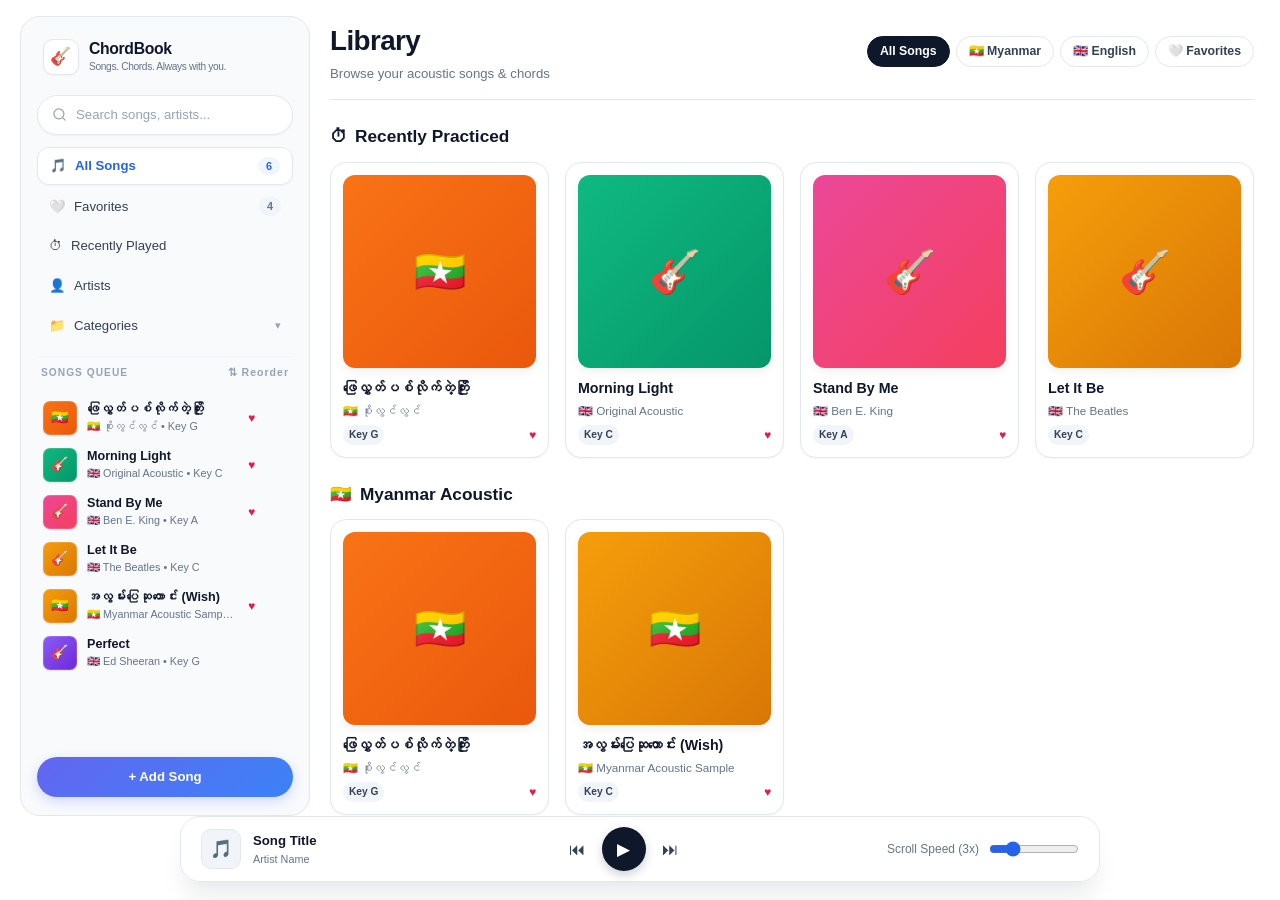
==== commit 7a3707e9: "Collapse categories, refine song queue, remove cloud/backup UI, move 2-column toggle to Song Control" ====
--- a/chordbook-clean.html
+++ b/chordbook-clean.html
@@ -141,10 +141,15 @@
   padding: 18px 16px;
   display: flex;
   flex-direction: column;
-  gap: 14px;
+  gap: 12px;
   height: 100%;
   overflow-y: auto;
   box-sizing: border-box;
+}
+
+.sidebar > .add-song-gradient-btn {
+  flex-shrink: 0;
+  margin-top: 4px;
 }
 
 .sidebar::-webkit-scrollbar {
@@ -306,18 +311,23 @@
 .song-list {
   display: flex;
   flex-direction: column;
-  gap: 6px;
+  gap: 1px;
   overflow-y: auto;
-  max-height: 280px;
-  padding-right: 4px;
+  flex: 1 1 auto;
+  min-height: 220px;
+  margin: 0 -6px;
+  padding: 2px 4px;
 }
 
 .song-list::-webkit-scrollbar {
   width: 4px;
 }
 .song-list::-webkit-scrollbar-thumb {
+  background: transparent;
+  border-radius: 4px;
+}
+.song-list:hover::-webkit-scrollbar-thumb {
   background: #cbd5e1;
-  border-radius: 4px;
 }
 
 /* ==========================================================================
@@ -327,11 +337,12 @@
   display: flex;
   align-items: center;
   justify-content: space-between;
-  font-size: 0.72rem;
+  font-size: 0.68rem;
   font-weight: 700;
-  letter-spacing: 0.08em;
+  letter-spacing: 0.1em;
   color: var(--ink-faint);
-  padding: 10px 4px 2px;
+  padding: 8px 4px 0;
+  border-top: 1px solid var(--border-subtle, #eef2f6);
 }
 
 .song-item-btn {
@@ -340,47 +351,61 @@
   gap: 10px;
   width: 100%;
   text-align: left;
-  background: #ffffff;
-  border: 1px solid var(--border);
-  border-radius: 12px;
-  padding: 7px 10px;
-  cursor: grab;
-  transition: all 0.16s cubic-bezier(0.16, 1, 0.3, 1);
+  background: transparent;
+  border: 0;
+  border-radius: 10px;
+  padding: 6px 8px;
+  cursor: pointer;
+  transition: background 0.14s ease, box-shadow 0.14s ease;
   position: relative;
   user-select: none;
-}
-
-.song-item-btn:active {
-  cursor: grabbing;
+  flex-shrink: 0;
+}
+
+.song-item-btn::after {
+  content: "⋮⋮";
+  font-size: 0.7rem;
+  letter-spacing: -2px;
+  color: var(--ink-faint);
+  opacity: 0;
+  margin-left: auto;
+  padding-left: 4px;
+  cursor: grab;
+  transition: opacity 0.14s ease;
+}
+
+.song-item-btn:hover::after {
+  opacity: 1;
 }
 
 .song-item-btn:hover {
-  background: #f8fafc;
-  border-color: #cbd5e1;
-  transform: translateY(-1px);
-  box-shadow: 0 2px 4px rgba(0, 0, 0, 0.04);
+  background: #ffffff;
+  box-shadow: 0 1px 2px rgba(15, 23, 42, 0.05);
+}
+
+.song-item-btn.dragging {
+  opacity: 0.45;
 }
 
 .song-item-btn.active {
-  background: #eff6ff;
-  border-color: #bfdbfe;
-  box-shadow: 0 1px 3px rgba(37, 99, 235, 0.08);
+  background: #ffffff;
+  box-shadow: 0 1px 3px rgba(15, 23, 42, 0.08), inset 3px 0 0 var(--brand);
 }
 
 .song-item-btn.drag-over {
-  border-top: 2.5px solid var(--brand);
+  box-shadow: inset 0 2px 0 var(--brand);
 }
 
 .song-item-thumb {
-  width: 38px;
-  height: 38px;
-  border-radius: 8px;
+  width: 34px;
+  height: 34px;
+  border-radius: 7px;
   display: flex;
   align-items: center;
   justify-content: center;
-  font-size: 1.15rem;
+  font-size: 0.95rem;
   flex-shrink: 0;
-  box-shadow: 0 1px 3px rgba(0, 0, 0, 0.08);
+  box-shadow: inset 0 0 0 1px rgba(255, 255, 255, 0.15), 0 1px 2px rgba(0, 0, 0, 0.1);
   color: #ffffff;
   font-weight: 700;
 }
@@ -391,27 +416,26 @@
 }
 
 .song-item-title {
-  font-size: 0.88rem;
+  font-size: 0.84rem;
   font-weight: 600;
   color: var(--ink-primary);
   white-space: nowrap;
   overflow: hidden;
   text-overflow: ellipsis;
-  line-height: 1.25;
+  line-height: 1.3;
 }
 
 .song-item-btn.active .song-item-title {
   color: var(--brand);
-  font-weight: 700;
 }
 
 .song-item-artist {
-  font-size: 0.73rem;
+  font-size: 0.72rem;
   color: var(--ink-muted);
   white-space: nowrap;
   overflow: hidden;
   text-overflow: ellipsis;
-  margin-top: 2px;
+  margin-top: 1px;
 }
 
 /* Sound Wave Equalizer animation for active song */
@@ -461,13 +485,17 @@
 
 /* Sub-categories menu */
 .sub-nav-section {
-  display: flex;
+  display: none;
   flex-direction: column;
   gap: 3px;
   padding-left: 8px;
   margin-top: 2px;
   border-left: 2px solid var(--border-subtle);
   margin-left: 14px;
+}
+
+.sub-nav-section.open {
+  display: flex;
 }
 
 .sub-nav-item {
@@ -717,7 +745,14 @@
   flex-direction: column;
   gap: 14px;
   height: 100%;
+  min-height: 0;
+  flex: 1;
   overflow: hidden;
+}
+
+.song-view > .song-hero,
+.song-view > .lyrics-toolbar {
+  flex-shrink: 0;
 }
 
 /* Playlist / Tag chips */
@@ -2167,7 +2202,6 @@
             <span>🇲🇲 Myanmar Songs</span>
             <span class="badge-count" id="countMyanmar">0</span>
           </button>
-          <div class="tag-list" id="genreTags" style="padding:4px 0;"></div>
         </div>
       </nav>
 
@@ -2184,23 +2218,6 @@
       <button class="btn btn-primary add-song-gradient-btn" id="addSongBtn">
         <span>+ Add Song</span>
       </button>
-
-      <!-- Sidebar Footer (Export / Backup & Firebase Cloud) -->
-      <div class="sidebar-footer">
-        <button type="button" class="btn btn-outline btn-sm cloud-sync-btn" id="openFirebaseModalBtn" title="Firebase Cloud Database Sync">
-          <span class="cloud-status-dot" id="cloudStatusDot"></span>
-          <span id="cloudStatusText">☁️ Firebase Cloud Sync</span>
-        </button>
-        <div class="backup-actions">
-          <button class="btn btn-outline btn-sm" id="exportBtn" style="flex:1" title="Download backup JSON">
-            Backup JSON
-          </button>
-          <label class="btn btn-outline btn-sm" style="flex:1;cursor:pointer;margin:0;text-align:center" title="Restore songs from JSON">
-            Import JSON
-            <input type="file" id="importFileInput" accept=".json" style="display:none">
-          </label>
-        </div>
-      </div>
 
     </aside>
 
@@ -2290,16 +2307,6 @@
           </div>
         </section>
 
-        <!-- Lyrics Toolbar -->
-        <div class="lyrics-toolbar">
-          <div class="lyrics-toolbar-group">
-            <span>💡 Click any chord tag above words to hear the acoustic strum!</span>
-          </div>
-          <div class="lyrics-toolbar-group">
-            <button class="view-toggle-btn" id="colToggleBtn">2 Columns</button>
-          </div>
-        </div>
-
         <!-- Main Lyrics Card -->
         <article class="lyrics-card" id="lyricsCard">
           <div id="lyricsContainer"></div>
@@ -2361,6 +2368,12 @@
         <div class="tool-row">
           <span class="tool-label">Show Chords</span>
           <button class="switch-control active" id="chordsSwitch" title="Toggle Chords Visibility"></button>
+        </div>
+
+        <!-- Two Columns Layout Switch -->
+        <div class="tool-row">
+          <span class="tool-label">2 Columns</span>
+          <button class="switch-control" id="colToggleBtn" title="Toggle two-column lyrics"></button>
         </div>
       </section>
 
@@ -3701,7 +3714,7 @@
   const appContainer = document.querySelector(".app-container");
 
   if (homeView) homeView.style.display = "none";
-  if (songView) songView.style.display = "block";
+  if (songView) songView.style.display = "flex";
   if (appContainer) appContainer.classList.remove("home-mode");
 
   render();
@@ -4796,7 +4809,7 @@
   $("colToggleBtn").onclick = () => {
     isTwoColumns = !isTwoColumns;
     $("lyricsCard").classList.toggle("two-columns", isTwoColumns);
-    $("colToggleBtn").textContent = isTwoColumns ? "Single Column" : "2 Columns";
+    $("colToggleBtn").classList.toggle("active", isTwoColumns);
   };
 
   // Metronome Controls
@@ -4839,8 +4852,8 @@
   $("printBtn").onclick = () => window.print();
 
   // Export / Import
-  $("exportBtn").onclick = exportLibrary;
-  $("importFileInput").onchange = importLibrary;
+  if ($("exportBtn")) $("exportBtn").onclick = exportLibrary;
+  if ($("importFileInput")) $("importFileInput").onchange = importLibrary;
 
   // Firebase Cloud Modal Event Bindings
   const fbModal = $("firebaseModal");
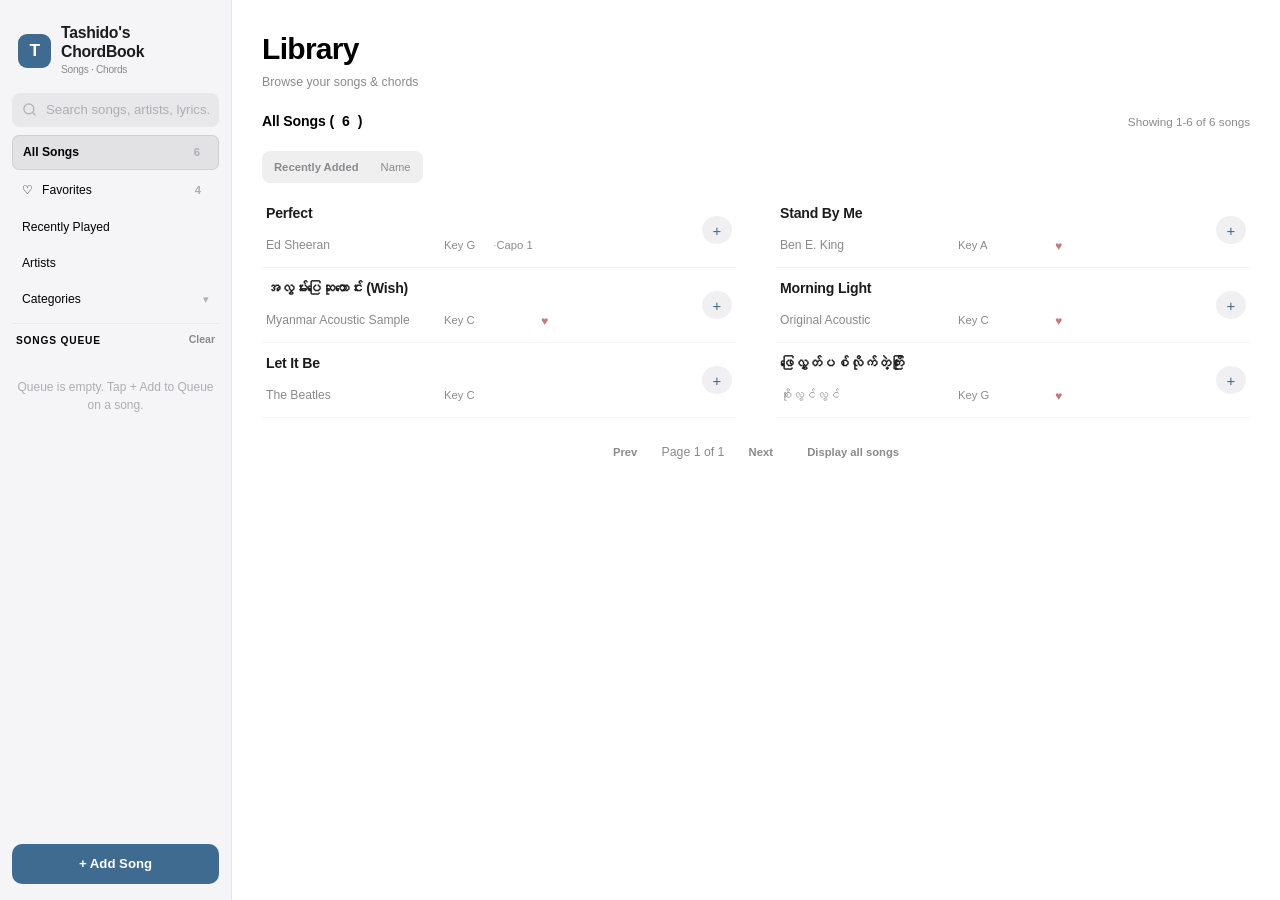
==== commit a8593a60: "Expand guitar chord database to 252+ chords with barre chord visualization and alias normalization" ====
--- a/chordbook-clean.html
+++ b/chordbook-clean.html
@@ -3,7 +3,7 @@
 <head>
   <meta charset="UTF-8">
   <meta name="viewport" content="width=device-width, initial-scale=1.0">
-  <title>Tashido Guitar Chord — Clean Acoustic Songbook</title>
+  <title>Tashido's ChordBook</title>
   <style>
 /* ==========================================================================
    Tashido Guitar Chord - Modern Clean White Aesthetic
@@ -2123,11 +2123,424 @@
   }
 }
 
+
+/* Tashido's ChordBook — Calm override (loaded AFTER styles.css, 2026-10-28).
+   Original styles.css is untouched. Remove this file's <link> to revert. */
+:root{
+  --bg-app:#F5F5F7; --bg-surface:#FFFFFF; --bg-sidebar:#F5F5F7; --bg-card:#FFFFFF;
+  --bg-card-hover:#F5F5F7; --bg-subtle:#F5F5F7; --bg-muted:#F5F5F7;
+  --ink-primary:#1D1D1F; --ink-secondary:#6E6E73; --ink-muted:#86868B; --ink-faint:#AEAEB2;
+  --brand:#5A8AB8; --brand-hover:#4A759E; --brand-light:#EBF1F7; --brand-border:#C7D8E8;
+  --amber:#8A7D6B; --amber-light:#F3EFE8; --emerald:#6B8A7A; --emerald-light:#EDF2ED;
+  --rose:#C47A7A; --rose-light:#F6EAEA;
+  --border:rgba(0,0,0,.08); --border-subtle:rgba(0,0,0,.05); --border-focus:#6B8CAE;
+  --shadow-xs:0 1px 2px rgba(0,0,0,.04); --shadow-sm:0 1px 3px rgba(0,0,0,.05);
+  --shadow-md:0 4px 12px rgba(0,0,0,.05); --shadow-lg:0 12px 24px rgba(0,0,0,.06);
+  --shadow-float:0 16px 32px rgba(0,0,0,.08);
+  --radius-sm:8px; --radius-md:10px; --radius-lg:14px; --radius-xl:18px;
+}
+html,body{background:var(--bg-app)!important}
+.app-container{grid-template-columns:240px minmax(0,1fr) 288px!important;gap:16px!important;padding:16px 20px 96px!important}
+.app-container.home-mode{grid-template-columns:240px minmax(0,1fr)!important}
+.app-container.tools-collapsed{grid-template-columns:240px minmax(0,1fr)!important}
+.app-container.tools-collapsed .right-sidebar{display:none!important}
+.sidebar{background:transparent!important;border:0!important;border-radius:0!important;padding:8px 8px 8px 4px!important;gap:8px!important;box-shadow:none!important}
+.brand-logo{font-size:1rem!important}
+.brand-icon{background:#fff!important;border:1px solid var(--border)!important;box-shadow:none!important}
+.search-box{background:#fff!important;border:1px solid var(--border)!important;box-shadow:none!important}
+.search-box:focus-within{box-shadow:0 0 0 3px rgba(107,140,174,.15)!important}
+.nav-item{padding:7px 10px!important;font-size:.88rem!important}
+.nav-item.active,.song-item-btn.active{background:var(--brand-light)!important;color:var(--ink-primary)!important;box-shadow:none!important}
+.badge-count{background:transparent!important;color:var(--ink-faint)!important;font-size:.75rem!important}
+.sidebar-queue-header{font-size:.68rem!important;letter-spacing:.08em!important;color:var(--ink-faint)!important}
+.sub-nav-item{padding:6px 10px 6px 22px!important}
+.add-song-gradient-btn{background:#1D1D1F!important;border:0!important;box-shadow:none!important}
+.main-content{background:#fff;border:1px solid var(--border-subtle);border-radius:20px;padding:8px 20px 20px!important}
+.home-view{padding:12px 8px 40px 0!important;gap:28px!important}
+.home-header{border-bottom:0!important;padding-bottom:0!important}
+.home-title{font-size:1.75rem!important;letter-spacing:-.03em!important}
+.home-subtitle{color:var(--ink-muted)!important}
+.home-filter-pills{display:flex!important;background:#E8E8ED;border-radius:999px;padding:3px;gap:0!important}
+.home-pill{background:transparent!important;border:0!important;box-shadow:none!important;padding:6px 14px!important;font-size:.82rem!important}
+.home-pill.active{background:#fff!important;box-shadow:0 1px 3px rgba(0,0,0,.1)!important;color:var(--ink-primary)!important}
+.home-section-title{font-size:.72rem!important;letter-spacing:.1em!important;text-transform:uppercase!important;color:var(--ink-faint)!important;font-weight:700!important}
+#homeRecentGrid{display:flex!important;gap:12px!important;overflow-x:auto!important;padding-bottom:4px}
+#homeRecentGrid .home-card{min-width:200px;max-width:200px;box-shadow:none!important}
+#homeRecentGrid .home-card:hover{transform:none!important}
+.home-card{border:1px solid var(--border-subtle)!important;box-shadow:none!important;border-radius:14px!important;padding:10px!important}
+.home-card:hover{transform:none!important;box-shadow:0 4px 12px rgba(0,0,0,.05)!important}
+/* No loud cover squares: Home and Queue are text-first, like the concept. */
+.home-card-cover{display:none!important}
+.song-item-thumb{display:none!important}
+.hero-cover{filter:saturate(.45) brightness(1.04)}
+.home-grid{grid-template-columns:repeat(auto-fill,minmax(220px,1fr))!important;gap:10px!important}
+.home-card{padding:12px 14px!important}
+.home-card-title{font-size:.95rem!important}
+.home-card-artist{font-size:.82rem!important;color:var(--ink-muted)!important}
+#homeRecentGrid .home-card{min-width:220px;max-width:240px}
+#homeAllGrid .home-card-cover{display:none!important}
+.song-item-btn{padding:8px 10px!important;gap:0!important}
+.song-item-title{font-size:.9rem!important}
+.song-item-artist{font-size:.78rem!important;color:var(--ink-muted)!important}
+.home-meta-badge{background:var(--bg-subtle)!important;border:0!important;color:var(--ink-muted)!important}
+#homeAllGrid{display:flex!important;flex-direction:column!important;gap:0!important}
+#homeAllGrid .home-card{flex-direction:row!important;align-items:center!important;border:0!important;border-bottom:1px solid var(--border-subtle)!important;border-radius:0!important;padding:10px 6px!important}
+#homeAllGrid .home-card-cover{width:44px!important;height:44px!important;min-height:0!important;border-radius:10px!important;flex-shrink:0}
+#homeAllGrid .home-card-play-overlay{display:none!important}
+#homeAllGrid .home-card-info{flex:1;min-width:0}
+#homeAllGrid .home-card-meta{margin-left:auto}
+.song-hero{box-shadow:none!important}
+.hero-title{font-size:1.9rem!important;letter-spacing:-.03em!important}
+.hero-artist{color:var(--ink-muted)!important}
+.meta-pill{background:transparent!important;border:0!important;padding:0!important;color:var(--ink-muted)!important;font-size:.85rem!important}
+.hero-badges{gap:10px!important}
+.circle-btn{box-shadow:none!important}
+.play-action{background:#1D1D1F!important;border-color:#1D1D1F!important}
+.lyrics-card{border:1px solid var(--border-subtle)!important;box-shadow:none!important;padding:28px 40px!important}
+.chord-tag{color:var(--brand)!important}
+.lyrics-line{line-height:2!important}
+.section-pill{background:transparent!important;color:var(--ink-faint)!important;border:0!important;padding:0!important;font-size:.7rem!important;letter-spacing:.1em!important;text-transform:uppercase!important}
+.right-sidebar{gap:12px!important}
+.tool-panel{border:1px solid var(--border-subtle)!important;box-shadow:none!important;border-radius:14px!important;padding:16px!important}
+.panel-title{font-size:.82rem!important;cursor:pointer;user-select:none}
+.panel-title::after{content:"\203A";color:var(--ink-faint);transition:transform .15s ease}
+.tool-panel.collapsed .panel-title::after{transform:rotate(90deg)}
+.tool-panel.collapsed>:not(.panel-title){display:none!important}
+.panel-title-badge{display:none!important}
+.tool-label{color:var(--ink-muted)!important}
+.stepper-btn,.switch-control{box-shadow:none!important}
+.chord-card{border:1px solid var(--border-subtle)!important;box-shadow:none!important}
+.bottom-bar{box-shadow:0 8px 24px rgba(0,0,0,.08)!important;border:1px solid var(--border-subtle)!important;padding:8px 18px!important}
+.bar-song-thumb{display:none!important}
+.bar-btn-main{background:#1D1D1F!important}
+.bar-speed-group{display:none!important}
+.bar-song-title{font-size:.88rem!important}
+.bar-song-artist{font-size:.78rem!important;color:var(--ink-muted)!important}
+.modal-dialog{box-shadow:var(--shadow-float)!important}
+.btn-primary{background:#1D1D1F!important;border-color:#1D1D1F!important}
+/* Modal: Apple-style compact — small labels, tight spacing, no help essays */
+.modal-dialog{padding:20px 22px!important}
+.modal-header{padding-bottom:10px!important;margin-bottom:12px!important}
+.modal-title{font-size:1.15rem!important}
+.ai-scan-card{padding:12px 14px!important;margin-bottom:12px!important}
+.ai-scan-header{margin-bottom:8px!important}
+.ai-dropzone{padding:14px!important}
+.ai-dropzone-content span{font-size:1.4rem!important}
+.form-grid-2{gap:10px 12px!important;margin-bottom:12px!important}
+.form-group{margin-bottom:0!important}
+.form-label{font-size:.7rem!important;letter-spacing:.04em!important;text-transform:uppercase!important;color:var(--ink-muted)!important;margin-bottom:4px!important}
+.form-input,.form-textarea{padding:8px 10px!important;font-size:.9rem!important}
+.form-textarea{min-height:180px!important}
+.editor-mode-bar{margin:4px 0 10px!important}
+.editor-tab-btn{padding:6px 12px!important;font-size:.82rem!important}
+.form-help-box,.aligner-help-banner,#alignerTip{display:none!important}
+.modal-actions{margin-top:14px!important}
+.ai-badge{display:none!important}
+/* Density fix 2026-10-28: less scattered whitespace, tighter rows */
+.home-view{gap:20px!important;padding:8px 8px 24px 0!important}
+.main-content{padding:4px 16px 16px!important}
+.home-grid{gap:10px!important}
+.home-card{padding:11px 13px!important}
+.home-card-info{gap:1px!important}
+.home-card-title{line-height:1.3!important}
+.home-card-artist{line-height:1.3!important}
+.home-card-meta{margin-top:4px!important}
+#homeAllGrid .home-card{padding:7px 8px!important}
+.song-item-btn{padding:6px 10px!important}
+.song-item-title{line-height:1.3!important}
+.song-item-artist{line-height:1.3!important}
+/* Warmth fix: pale tinted cards (no loud squares back), All list stays white */
+.home-card:nth-child(4n+1){background:#EAF4F2!important}
+.home-card:nth-child(4n+2){background:#F4F1EB!important}
+.home-card:nth-child(4n+3){background:#EFF4EF!important}
+.home-card:nth-child(4n+4){background:#F6EFF0!important}
+#homeAllGrid .home-card{background:#fff!important}
+.home-meta-badge{background:rgba(255,255,255,.75)!important;color:#456E8F!important;font-weight:600!important}
+/* Hero redesign 2026-10-28: no boxed card, no cover square — editorial header */
+.song-hero{background:transparent!important;border:0!important;border-bottom:1px solid var(--border-subtle)!important;border-radius:0!important;padding:6px 4px 18px!important;align-items:flex-start!important}
+.hero-left{flex-direction:column!important;align-items:flex-start!important;gap:6px!important}
+.hero-back-btn{background:transparent!important;border:0!important;box-shadow:none!important;padding:0!important;font-size:.82rem!important;color:var(--ink-muted)!important}
+.hero-cover{display:none!important}
+.hero-title{font-size:2.1rem!important;line-height:1.15!important}
+.hero-artist{font-size:1rem!important}
+.hero-badges{margin-top:6px!important;gap:8px!important}
+.hero-badges .meta-pill:not(:first-child)::before{content:"·";margin-right:8px;color:var(--ink-faint)}
+.hero-actions{align-items:flex-start!important;padding-top:2px}
+.circle-btn{border:1px solid var(--border)!important;background:#fff!important}
+/* Layout fix 2026-10-28: less side padding, wider centre, no double card padding */
+.app-container{grid-template-columns:220px minmax(0,1fr) 260px!important;gap:12px!important;padding:12px 14px 96px!important}
+.app-container.home-mode{grid-template-columns:220px minmax(0,1fr)!important}
+.app-container.tools-collapsed{grid-template-columns:220px minmax(0,1fr)!important}
+.main-content{background:transparent!important;border:0!important;border-radius:0!important;padding:0 4px 12px!important}
+.lyrics-card{padding:24px 28px!important}
+/* Hero title: fully visible, never truncated — wraps at a readable size */
+.hero-title{font-size:1.6rem!important;line-height:1.4!important;white-space:normal!important;overflow:visible!important;text-overflow:clip!important}
+.hero-info{display:flex!important;flex-wrap:wrap!important;align-items:baseline!important;gap:4px 10px!important}
+.hero-title{flex-basis:100%!important;margin-bottom:0!important}
+.hero-artist{margin-bottom:0!important}
+.hero-badges{margin-top:0!important}
+/* Hero actions: play must stay visible (this rule must come after .circle-btn white) */
+.circle-btn{color:var(--ink-primary)!important;font-size:1rem!important}
+.circle-btn.play-action{background:var(--brand)!important;color:#fff!important;border-color:var(--brand)!important}
+/* Primary colour: vivid calm blue instead of black / dull blue */
+.btn-primary{background:var(--brand)!important;border-color:var(--brand)!important}
+.add-song-gradient-btn{background:var(--brand)!important}
+.bar-btn-main{background:var(--brand)!important}
+.home-meta-badge{color:var(--brand-hover)!important}
+/* No animation beside the selected song — pale background only */
+.playing-bars{display:none!important}
+/* A little more air between songs (list rows only, not inside lyrics) */
+.song-item-btn{padding:8px 10px!important;margin-bottom:2px!important}
+#homeAllGrid .home-card{padding:10px 8px!important}
+.lyrics-section{margin-bottom:24px!important}
+/* Flat white centre 2026-10-28: no rounded boxes in the song area —
+   the centre column itself is the white sheet, lyrics/hero have no card. */
+.main-content{background:#fff!important;border:0!important;border-radius:0!important;padding:0!important}
+.home-view{padding:12px 20px 24px 20px!important}
+.lyrics-card{background:transparent!important;border:0!important;border-radius:0!important;box-shadow:none!important}
+.song-hero{border-radius:0!important}
+.home-view{background:#fff!important}
+/* Smaller icons: hero actions and bottom player */
+.circle-btn{width:34px!important;height:34px!important;font-size:.9rem!important}
+.circle-btn.play-action{width:42px!important;height:42px!important;font-size:1rem!important}
+.bottom-bar{border-radius:0!important;box-shadow:none!important;padding:8px 16px!important;bottom:12px!important}
+.bar-btn{font-size:.95rem!important}
+.bar-btn-main{width:38px!important;height:38px!important}
+/* Burmese text 2026-10-28: tall glyphs need taller lines, never truncated */
+.song-item-title,.home-card-title,.hero-title{line-height:1.6!important;white-space:normal!important;overflow:visible!important;text-overflow:clip!important}
+.song-item-title{margin-bottom:2px!important}
+.song-item-artist,.home-card-artist{line-height:1.55!important;white-space:normal!important;overflow:visible!important;text-overflow:clip!important}
+.home-card-info{gap:4px!important}
+/* All white 2026-10-28: no grey strip above/below the centre sheet */
+html,body{background:#fff!important}
+.app-container{background:#fff!important;padding:0 14px 96px!important}
+.right-sidebar{background:#fff!important}
+.lyrics-toolbar{background:#fff!important}
+.song-hero{padding-top:12px!important}
+/* Home cards are no longer big tinted blocks — same clean rows as All Songs */
+.home-grid{display:flex!important;flex-direction:column!important;gap:0!important}
+.home-grid .home-card{background:transparent!important;border:0!important;border-bottom:1px solid var(--border-subtle)!important;border-radius:0!important;box-shadow:none!important;padding:12px 8px!important;flex-direction:row!important;align-items:baseline!important;gap:10px!important}
+.home-grid .home-card:hover{transform:none!important;box-shadow:none!important;background:#F8F9FA!important}
+.home-grid .home-card-info{flex-direction:row!important;align-items:baseline!important;flex-wrap:wrap!important;gap:6px 12px!important;flex:1!important}
+.home-grid .home-card-meta{margin-left:auto!important;margin-top:0!important}
+/* Sidebars light grey 2026-10-28: centre stays white, both side areas faint grey */
+.sidebar{background:#F5F5F7!important;padding:12px!important}
+.right-sidebar{background:#F5F5F7!important;padding:12px!important}
+/* Bottom play bar removed 2026-10-28 — hero play + queue + Song Controls cover it */
+.bottom-bar{display:none!important}
+.app-container{padding:0 14px 12px!important}
+/* Sidebars full-bleed 2026-10-28: no white padding strips at the edges or between columns */
+.app-container{padding:0!important;gap:0!important;max-width:none!important;margin:0!important;width:100%!important}
+/* Queue controls */
+#clearQueueBtn{background:transparent;border:0;color:var(--ink-muted);font-size:.7rem;cursor:pointer;padding:0}
+#clearQueueBtn:hover{color:var(--ink-primary)}
+.queue-add-btn{width:30px;height:30px;border-radius:50%;border:1px solid var(--border);background:#fff;color:var(--ink-primary);font-size:1rem;line-height:1;display:flex;align-items:center;justify-content:center;cursor:pointer;flex-shrink:0;margin-left:4px}
+.queue-add-btn:hover{border-color:var(--brand);color:var(--brand)}
+.queue-remove{color:var(--ink-muted);font-size:1rem;padding:2px 6px;cursor:pointer;flex-shrink:0;line-height:1}
+.queue-remove:hover{color:var(--ink-primary)}
+/* Hero breathing room 2026-10-28: title was touching the left sidebar after full-bleed */
+.song-hero{padding:12px 24px 18px!important}
+/* Artists view: name-only list rows */
+.artist-row{display:flex;justify-content:space-between;align-items:baseline;gap:12px;width:100%;text-align:left;background:transparent;border:0;border-bottom:1px solid var(--border-subtle);padding:12px 8px;cursor:pointer;font-size:.95rem;font-weight:600;color:var(--ink-primary)}
+.artist-row:hover{background:#F8F9FA}
+.artist-row-count{font-size:.8rem;color:var(--ink-muted);font-weight:400;flex-shrink:0}
+/* Compact rows 2026-10-28: no more huge middle gaps — Key/count sit next to the title, not at the far right */
+.home-grid .home-card-info{flex:0 1 auto!important}
+.home-grid .home-card-meta{margin-left:0!important}
+#homeAllGrid .home-card-meta{margin-left:0!important}
+.artist-row{justify-content:flex-start!important}
+.artist-row-count{margin-left:12px!important}
+.home-section-header{justify-content:flex-start!important;gap:12px!important}
+/* Aligned trailing column 2026-10-28: counts/Keys/buttons line up in a straight column on the right */
+.home-grid .home-card-info{flex:1!important}
+.home-grid .home-card-meta{margin-left:auto!important}
+#homeAllGrid .home-card-meta{margin-left:auto!important}
+.artist-row{justify-content:space-between!important}
+.artist-row-count{margin-left:12px!important;min-width:80px;text-align:right;flex-shrink:0}
+.home-section-header{justify-content:space-between!important;gap:12px!important}
+/* Table-like lists 2026-10-28: columns sized by their longest entry, not pushed to the far right */
+.home-grid{display:grid!important;grid-template-columns:minmax(0,320px) max-content max-content 36px!important;align-items:baseline!important;column-gap:0!important;row-gap:0!important}
+.home-grid .home-card{display:contents!important}
+.home-grid .home-card-info{display:contents!important}
+.home-grid .home-card-title,.home-grid .home-card-artist,.home-grid .home-card-meta{padding:12px 12px 12px 0!important;border-bottom:1px solid var(--border-subtle)!important}
+.home-grid .home-card-title{padding-left:8px!important}
+.home-grid .queue-add-btn{padding:0!important;align-self:center!important;margin-left:0!important}
+.home-grid .home-card:hover .home-card-title,.home-grid .home-card:hover .home-card-artist,.home-grid .home-card:hover .home-card-meta{background:#F8F9FA!important}
+#homeArtistsGrid{grid-template-columns:max-content 80px!important}
+#homeArtistsGrid.detail{grid-template-columns:minmax(0,320px) max-content max-content 36px!important}
+#homeArtistsGrid .artist-row{display:contents!important}
+#homeArtistsGrid .artist-row-name,#homeArtistsGrid .artist-row-count{padding:12px 12px 12px 0!important;border-bottom:1px solid var(--border-subtle)!important}
+#homeArtistsGrid .artist-row-name{padding-left:8px!important}
+#homeArtistsGrid .artist-row-count{margin-left:0!important;min-width:80px!important;text-align:right!important}
+#homeArtistsGrid .artist-row:hover .artist-row-name,#homeArtistsGrid .artist-row:hover .artist-row-count{background:#F8F9FA!important}
+/* All Songs 2-column table: left table, 32px gap, right table, sharing one grid */
+#homeAllGrid{grid-template-columns:minmax(0,220px) max-content max-content 36px 32px minmax(0,220px) max-content max-content 36px!important}
+#homeAllGrid .all-table-gap{padding:0!important;border:0!important}
+/* Apple compact rows 2026-10-28: fixed columns, one line per song, no display:contents */
+.home-grid{display:block!important;gap:0!important}
+.home-grid .home-card{display:flex!important;flex-direction:row!important;align-items:center!important;gap:12px!important;padding:8px!important;border:0!important;border-bottom:1px solid var(--border-subtle)!important;border-radius:0!important;background:transparent!important;box-shadow:none!important;min-width:0!important;max-width:none!important}
+.home-grid .home-card:hover{background:#F8F9FA!important;transform:none!important;box-shadow:none!important}
+.home-grid .home-card-info{display:flex!important;flex-direction:row!important;align-items:baseline!important;gap:12px!important;flex:1!important;min-width:0!important}
+.home-grid .home-card-title{flex:0 1 260px!important;min-width:0!important;font-size:.95rem!important;line-height:1.35!important;padding:0!important;border:0!important}
+.home-grid .home-card-artist{flex:0 1 160px!important;min-width:0!important;font-size:.82rem!important;line-height:1.35!important;padding:0!important;border:0!important;white-space:nowrap!important;overflow:hidden!important;text-overflow:ellipsis!important}
+.home-grid .home-card-meta{flex:0 0 110px!important;margin:0!important;margin-top:0!important;padding:0!important;border:0!important;white-space:nowrap!important;overflow:hidden!important}
+.home-grid .queue-add-btn{flex:0 0 30px!important;padding:0!important;margin:0!important;align-self:center!important}
+#homeRecentGrid{display:block!important;overflow:visible!important;gap:0!important;padding-bottom:0!important}
+#homeRecentGrid .home-card{min-width:0!important;max-width:none!important}
+#homeAllGrid{display:grid!important;grid-template-columns:1fr 1fr!important;column-gap:32px!important;align-items:start!important;flex-direction:row!important}
+#homeAllGrid .all-table-col{display:block!important;min-width:0!important}
+#homeAllGrid .home-card{padding:8px!important;border:0!important;border-bottom:1px solid var(--border-subtle)!important;border-radius:0!important;background:transparent!important}
+#homeAllGrid .home-card-info{flex:1!important;min-width:0!important}
+#homeAllGrid .home-card-meta{margin-left:0!important}
+#homeArtistsGrid{display:block!important}
+#homeArtistsGrid .artist-row{display:flex!important;justify-content:flex-start!important;align-items:baseline!important;gap:12px!important;padding:8px!important;border-bottom:1px solid var(--border-subtle)!important}
+#homeArtistsGrid .artist-row-name{flex:0 1 260px!important;min-width:0!important;padding:0!important;border:0!important}
+#homeArtistsGrid .artist-row-count{flex:0 0 80px!important;margin-left:0!important;min-width:80px!important;text-align:right!important;padding:0!important;border:0!important}
+#homeArtistsGrid .artist-row:hover{background:#F8F9FA!important}
+#homeArtistsGrid .artist-row:hover .artist-row-name,#homeArtistsGrid .artist-row:hover .artist-row-count{background:transparent!important}
+/* Artists table like All Songs: 2 columns, 30 per side */
+#homeArtistsGrid{display:grid!important;grid-template-columns:1fr 1fr!important;column-gap:32px!important;align-items:start!important}
+#homeArtistsGrid.detail{grid-template-columns:1fr 1fr!important}
+#homeArtistsGrid .all-table-col{display:block!important;min-width:0!important}
+/* Lyric snippet in search results */
+.home-grid .home-card.has-snippet{align-items:flex-start!important}
+.home-grid .home-card.has-snippet .home-card-info{flex-wrap:wrap!important}
+.home-grid .home-card.has-snippet .queue-add-btn{align-self:flex-start!important;margin-top:2px!important}
+.home-card-snippet{flex:0 0 100%!important;font-size:.8rem!important;line-height:1.45!important;color:var(--ink-muted)!important;padding:2px 0 0!important;border:0!important}
+.home-card-snippet .snippet-line{white-space:nowrap!important;overflow:hidden!important;text-overflow:ellipsis!important}
+.home-card-snippet mark{background:#FFE9A8!important;color:inherit!important;padding:0 1px!important;border-radius:2px!important;font-weight:600!important}
+/* Search clear button */
+#searchClearBtn{border:0;background:transparent;color:var(--ink-muted);font-size:1.1rem;line-height:1;cursor:pointer;padding:2px 6px;flex-shrink:0}
+#searchClearBtn:hover{color:var(--ink-primary)}
+@media (max-width:900px){#homeAllGrid{grid-template-columns:1fr!important}#homeArtistsGrid{grid-template-columns:1fr!important}}
+@media (max-width:1100px){.app-container,.app-container.home-mode,.app-container.tools-collapsed{grid-template-columns:220px minmax(0,1fr)!important}.right-sidebar{display:none!important}}
+/* V2 Apple-level tokens 2026-10-28: one flat accent, system greys, hierarchy by size/weight */
+:root{--ink-primary:#1C1C1E!important;--ink-secondary:#8A8A8E!important;--ink-muted:#8A8A8E!important;--brand:#3E6B8F!important;--brand-hover:#335A7A!important;--brand-light:#EAF0F6!important;--brand-border:#D8E2EC!important}
+.home-title{font-size:2rem!important;letter-spacing:-.04em!important}
+.home-subtitle{color:#8A8A8E!important;font-size:.82rem!important}
+.home-section-title{font-size:.94rem!important;letter-spacing:-.01em!important;text-transform:none!important;color:#1C1C1E!important;font-weight:600!important}
+.search-box{background:#E8E8EA!important;border:0!important;border-radius:8px!important}
+.search-box:focus-within{box-shadow:0 0 0 3px rgba(62,107,143,.15)!important}
+.nav-item.active,.song-item-btn.active{background:#E2E2E5!important;color:#1C1C1E!important}
+#homeCatalogSortBox,#homeArtistsSortBox,#homeArtistDetailSortBox{background:rgba(120,120,128,.12)!important;border-radius:8px!important;padding:2px!important;gap:2px!important}
+#homeCatalogSortBox .btn,#homeArtistsSortBox .btn,#homeArtistDetailSortBox .btn{border:0!important;background:transparent!important;border-radius:6px!important;box-shadow:none!important}
+#homeCatalogNavBox .btn,#homeArtistsNavBox .btn{border:0!important;background:transparent!important;box-shadow:none!important}
+#homeCatalogNavBox .btn:hover,#homeArtistsNavBox .btn:hover{background:#F0F0F2!important}
+.home-grid .home-card-title{font-size:.94rem!important;font-weight:600!important;letter-spacing:-.01em!important}
+.home-grid .home-card-artist{font-size:.81rem!important;color:#8A8A8E!important}
+.home-meta-badge{background:transparent!important;color:#8A8A8E!important;font-weight:400!important;font-size:.75rem!important}
+.home-card-meta .home-meta-badge + .home-meta-badge::before{content:"\00B7 ";color:#AEAEB2}
+.queue-add-btn{background:#F0F0F2!important;border:0!important;color:#3E6B8F!important}
+.queue-add-btn:hover{background:#E8E8EA!important;color:#3E6B8F!important}
+.add-song-gradient-btn{background:#3E6B8F!important;border-radius:10px!important}
+.circle-btn.play-action{background:#3E6B8F!important;border-color:#3E6B8F!important}
+.chord-tag{color:#3E6B8F!important;font-weight:600!important}
+.hero-title{font-size:1.375rem!important;letter-spacing:-.02em!important}
+.hero-artist{color:#8A8A8E!important;font-size:.94rem!important}
+.lyrics-line{line-height:2.15!important;font-size:.94rem!important}
+.artist-row{padding:11px 8px!important}
+.artist-row-name{font-size:.94rem!important;font-weight:600!important}
+.artist-row-count{color:#8A8A8E!important;font-size:.75rem!important}
+.home-grid .home-card{border-bottom:1px solid #F0F0F2!important}
+.home-grid .home-card:hover{background:#F7F7F8!important}
+#homeArtistsGrid .artist-row{border-bottom:1px solid #F0F0F2!important}
+#homeArtistsGrid .artist-row:hover{background:#F7F7F8!important}
+/* Artist detail groups: Solo vs Collaborations */
+.artist-group{grid-column:1/-1!important}
+.artist-group-tables{display:grid!important;grid-template-columns:1fr 1fr!important;column-gap:32px!important;align-items:start!important}
+.artist-group-tables .all-table-col{display:block!important;min-width:0!important}
+.artist-group-title{font-size:.82rem!important;font-weight:600!important;color:#8A8A8E!important;padding:18px 8px 6px!important}
+.artist-group:first-child .artist-group-title{padding-top:4px!important}
+@media (max-width:900px){.artist-group-tables{grid-template-columns:1fr!important}}
+/* V4 concept-match 2026-10-28: catalog pagination was missed (id is homeLoadMoreBox, not homeCatalogNavBox) */
+#homeLoadMoreBox .btn,#homeArtistsNavBox .btn{border:0!important;background:transparent!important;box-shadow:none!important}
+#homeLoadMoreBox .btn:hover,#homeArtistsNavBox .btn:hover{background:#F0F0F2!important}
+/* Brand icon solid like the concept logo */
+.brand-icon{background:#3E6B8F!important;border:0!important;color:#fff!important}
+/* V5 exact concept v2 2026-10-28: gray page + centered rounded card, not full-bleed */
+html,body{background:#E8E8E8!important}
+.app-container{background:#fff!important;max-width:1080px!important;margin:14px auto 28px!important;width:100%!important;border:1px solid #D9D9DC!important;border-radius:18px!important;overflow:hidden!important;box-shadow:0 2px 12px rgba(0,0,0,.08)!important;gap:0!important;padding:0!important}
+.app-container{grid-template-columns:232px minmax(0,1fr) 260px!important}
+.app-container.home-mode{grid-template-columns:232px minmax(0,1fr)!important}
+.app-container.tools-collapsed{grid-template-columns:232px minmax(0,1fr)!important}
+.sidebar{background:#F5F5F7!important;padding:20px 12px 16px!important;border-right:1px solid #E5E5EA!important}
+.right-sidebar{background:#F5F5F7!important}
+.tool-panel{background:#fff!important;border-color:#E5E5EA!important}
+.brand-icon{width:34px!important;height:34px!important;border-radius:9px!important}
+.search-box{padding:7px 10px!important}
+.nav-item{border-radius:7px!important;font-size:.81rem!important}
+.home-view{padding:30px 32px 24px 32px!important}
+.home-title{letter-spacing:-.7px!important}
+.home-grid .home-card-title{letter-spacing:-.2px!important}
+.home-grid .home-card{padding:11px 4px!important}
+.home-grid .home-card:hover{border-radius:6px!important}
+#homeAllGrid{column-gap:40px!important}
+#homeAllGrid .home-card{padding:11px 4px!important}
+#homeArtistsGrid{column-gap:40px!important}
+.artist-group-tables{column-gap:40px!important}
+.queue-add-btn{width:28px!important;height:28px!important}
+.home-meta-badge{font-variant-numeric:tabular-nums!important}
+@media (max-width:1100px){.app-container,.app-container.home-mode,.app-container.tools-collapsed{grid-template-columns:232px minmax(0,1fr)!important}.right-sidebar{display:none!important}}
+/* V6 2026-10-28: full page again (card shell reverted per user), concept tokens kept */
+html,body{background:#fff!important}
+.app-container{max-width:none!important;margin:0!important;width:100%!important;border:0!important;border-radius:0!important;overflow:visible!important;box-shadow:none!important;gap:0!important;padding:0!important}
+/* Menu and section titles pure black for readability (inactive menu items were gray) */
+.nav-item,.sub-nav-item{color:#000!important}
+.nav-item.active,.song-item-btn.active{color:#000!important}
+.brand-logo b{color:#000!important}
+.home-title{color:#000!important}
+.home-section-title{color:#000!important}
+.artist-group-title{color:#000!important}
+.sidebar-queue-header{color:#000!important}
+.panel-title{color:#000!important}
+/* V7 2026-10-28: Artists list table exactly like the Home songs table */
+#homeArtistsGrid .artist-row{display:flex!important;justify-content:flex-start!important;align-items:baseline!important;gap:12px!important;padding:11px 4px!important;border-bottom:1px solid #F0F0F2!important}
+#homeArtistsGrid .artist-row:hover{border-radius:6px!important}
+#homeArtistsGrid .artist-row-name{flex:1 1 auto!important;min-width:0!important;font-size:15px!important;font-weight:600!important;letter-spacing:-.2px!important;line-height:1.35!important;white-space:nowrap!important;overflow:hidden!important;text-overflow:ellipsis!important}
+#homeArtistsGrid .artist-row-count{flex:0 0 80px!important;min-width:80px!important;text-align:right!important;font-size:12px!important;color:#8A8A8E!important;font-variant-numeric:tabular-nums!important}
+/* V8 2026-10-28: Burmese names no longer clipped at the bottom, count close to its artist */
+#homeArtistsGrid .artist-row-name{flex:0 1 auto!important;line-height:1.6!important;padding:1px 0 2px!important}
+#homeArtistsGrid .artist-row-count{flex:0 0 auto!important;min-width:0!important;text-align:left!important}
+/* Centre breathing room like the concept */
+.home-view{padding:26px 30px 24px 30px!important}
+/* V9 mobile 2026-10-28: one column default, stacked layout, tables one column */
+@media (max-width:820px){
+.app-container,.app-container.home-mode,.app-container.tools-collapsed{grid-template-columns:1fr!important;height:auto!important}
+.sidebar{height:auto!important;position:static!important;padding:16px!important;border-right:0!important;border-bottom:1px solid #E5E5EA!important}
+.main-content{height:auto!important;overflow:visible!important}
+.app-container:not(.home-mode):not(.tools-collapsed) .right-sidebar{display:block!important;grid-column:1/-1!important;height:auto!important}
+.home-view{padding:20px 16px 24px 16px!important}
+.home-title{font-size:1.75rem!important}
+#homeAllGrid,#homeArtistsGrid,.artist-group-tables{grid-template-columns:1fr!important;column-gap:0!important}
+.home-grid .home-card{flex-wrap:wrap!important;padding:12px 4px!important}
+.home-grid .home-card-info{flex-wrap:wrap!important}
+.home-grid .home-card-title{flex:1 1 100%!important;font-size:1rem!important}
+.home-grid .home-card-artist{flex:0 1 auto!important}
+.home-grid .home-card-meta{flex:0 0 auto!important;margin-left:0!important}
+#lyricsCard.two-columns{column-count:1!important;column-gap:0!important}
+.lyrics-card{height:auto!important}
+#homeCatalogSortBox,#homeArtistsSortBox,#homeArtistDetailSortBox{flex-wrap:wrap!important}
+.modal-dialog{width:calc(100% - 24px)!important;padding:20px 16px!important}
+.modal-dialog-lg{width:calc(100% - 24px)!important}
+}
+/* V10 mobile menu 2026-10-28: sidebar hidden by default on mobile, tap to expand */
+.mobile-nav-toggle{display:none!important}
+@media (max-width:820px){
+.mobile-nav-toggle{display:flex!important;align-items:center!important;gap:8px!important;width:100%!important;padding:12px 16px!important;background:#fff!important;border:0!important;border-bottom:1px solid #E5E5EA!important;font-size:15px!important;font-weight:600!important;color:#000!important;text-align:left!important;cursor:pointer!important;position:sticky!important;top:0!important;z-index:30!important;grid-column:1/-1!important}
+.sidebar{display:none!important}
+.app-container.mobile-nav-open .sidebar{display:flex!important}
+}
+/* V12 2026-10-28: hide Print and Play from the song hero top row, keep Edit + Heart */
+.hero-actions #printBtn{display:none!important}
+.hero-actions #heroPlayBtn{display:none!important}
+
 </style>
 </head>
 <body>
 
   <div class="app-container">
+
+    <button type="button" class="mobile-nav-toggle" id="mobileNavToggleBtn">&#9776; Menu</button>
 
     <!-- LEFT SIDEBAR: Library & Navigation -->
     <aside class="sidebar">
@@ -2135,10 +2548,10 @@
       <!-- Brand Header -->
       <div class="brand-header">
         <div class="brand-logo" id="homeLogoBtn" title="Go to Home Library" style="cursor:pointer;">
-          <div class="brand-icon">🎸</div>
+          <div class="brand-icon" style="font-weight:600;">T</div>
           <div>
-            <div style="font-weight:700;font-size:1.05rem;line-height:1.2;">ChordBook</div>
-            <div style="font-size:0.68rem;color:var(--ink-muted);font-weight:400;">Songs. Chords. Always with you.</div>
+            <div style="font-weight:700;font-size:1.05rem;line-height:1.2;">Tashido's ChordBook</div>
+            <div style="font-size:0.68rem;color:var(--ink-muted);font-weight:400;">Songs · Chords</div>
           </div>
         </div>
       </div>
@@ -2149,14 +2562,14 @@
           <circle cx="11" cy="11" r="8"></circle>
           <line x1="21" y1="21" x2="16.65" y2="16.65"></line>
         </svg>
-        <input type="text" id="searchInput" placeholder="Search songs, artists...">
+        <input type="text" id="searchInput" placeholder="Search songs, artists, lyrics...">
+        <button type="button" id="searchClearBtn" aria-label="Clear search" style="display:none;">&times;</button>
       </div>
 
       <!-- Navigation Views -->
       <nav class="nav-section">
         <button class="nav-item active" data-view="all" id="navAllBtn">
           <div class="nav-item-content">
-            <span>🎵</span>
             <span>All Songs</span>
           </div>
           <span class="badge-count" id="countAll">0</span>
@@ -2164,7 +2577,7 @@
 
         <button class="nav-item" data-view="fav" id="navFavBtn">
           <div class="nav-item-content">
-            <span style="color:var(--rose)">🤍</span>
+            <span>♡</span>
             <span>Favorites</span>
           </div>
           <span class="badge-count" id="countFav">0</span>
@@ -2172,21 +2585,18 @@
 
         <button class="nav-item" data-view="recent" id="navRecentBtn">
           <div class="nav-item-content">
-            <span>⏱</span>
             <span>Recently Played</span>
           </div>
         </button>
 
         <button class="nav-item" data-view="artists" id="navArtistsBtn">
           <div class="nav-item-content">
-            <span>👤</span>
             <span>Artists</span>
           </div>
         </button>
 
         <button class="nav-item" id="categoriesToggleBtn">
           <div class="nav-item-content">
-            <span>📁</span>
             <span>Categories</span>
           </div>
           <span style="font-size:0.75rem;color:var(--ink-faint);" id="categoriesArrow">▾</span>
@@ -2195,11 +2605,11 @@
         <!-- Sub-categories dropdown -->
         <div class="sub-nav-section" id="categoriesSubMenu">
           <button class="sub-nav-item" data-view="en">
-            <span>🇬🇧 English Songs</span>
+            <span>English Songs</span>
             <span class="badge-count" id="countEnglish">0</span>
           </button>
           <button class="sub-nav-item" data-view="my">
-            <span>🇲🇲 Myanmar Songs</span>
+            <span>Myanmar Songs</span>
             <span class="badge-count" id="countMyanmar">0</span>
           </button>
         </div>
@@ -2208,7 +2618,7 @@
       <!-- Songs Queue Header -->
       <div class="sidebar-queue-header">
         <span>SONGS QUEUE</span>
-        <span style="font-size:0.7rem;color:var(--ink-faint);" title="Drag songs to reorder strum list">⇅ Reorder</span>
+        <button id="clearQueueBtn" title="Clear queue">Clear</button>
       </div>
 
       <!-- Songs List (Draggable Queue) -->
@@ -2229,36 +2639,54 @@
         <div class="home-header">
           <div>
             <h1 class="home-title">Library</h1>
-            <div class="home-subtitle">Browse your acoustic songs &amp; chords</div>
-          </div>
-          <div class="home-filter-pills">
-            <button class="home-pill active" data-home-filter="all">All Songs</button>
-            <button class="home-pill" data-home-filter="my">🇲🇲 Myanmar</button>
-            <button class="home-pill" data-home-filter="en">🇬🇧 English</button>
-            <button class="home-pill" data-home-filter="fav">🤍 Favorites</button>
+            <div class="home-subtitle">Browse your songs &amp; chords</div>
           </div>
         </div>
+
+        <!-- Section: Artists (names only; tap a name to see their songs) -->
+        <section id="homeArtistsSection" style="display:none;">
+          <div class="home-section-header">
+            <button class="btn btn-outline btn-sm" id="homeArtistsBackBtn" style="display:none;">Artists</button>
+            <h2 class="home-section-title" id="homeArtistsTitle">Artists</h2>
+            <div style="font-size:0.78rem;color:var(--ink-muted);" id="homeArtistsCount"></div>
+          </div>
+          <div style="display:inline-flex;gap:6px;align-items:center;margin:6px 0 10px;" id="homeArtistsSortBox">
+            <button class="btn btn-outline btn-sm" id="homeArtistsSortNameBtn">Name</button>
+            <button class="btn btn-outline btn-sm" id="homeArtistsSortRecentBtn">Recently Added</button>
+          </div>
+          <div style="display:none;gap:6px;align-items:center;margin:6px 0 10px;" id="homeArtistDetailSortBox">
+            <button class="btn btn-outline btn-sm" id="homeArtistDetailSortNameBtn">Name</button>
+            <button class="btn btn-outline btn-sm" id="homeArtistDetailSortRecentBtn">Recently Added</button>
+          </div>
+          <div class="home-grid" id="homeArtistsGrid"></div>
+          <div style="text-align:center;margin-top:20px;" id="homeArtistsNavBox">
+            <button class="btn btn-outline btn-sm" id="homeArtistsPrevBtn">Prev</button>
+            <span style="font-size:0.82rem;color:var(--ink-muted);margin:0 10px;" id="homeArtistsPageInfo"></span>
+            <button class="btn btn-outline btn-sm" id="homeArtistsNextBtn">Next</button>
+            <button class="btn btn-outline btn-sm" id="homeArtistsShowAllBtn" style="margin-left:10px;">Display all artists</button>
+          </div>
+        </section>
 
         <!-- Section: Recently Practiced / Jump Back In -->
         <section id="homeRecentSection">
           <div class="home-section-header">
-            <h2 class="home-section-title"><span>⏱</span> Recently Practiced</h2>
+            <h2 class="home-section-title">Recently Added</h2>
           </div>
           <div class="home-grid" id="homeRecentGrid"></div>
         </section>
 
-        <!-- Section: Myanmar Acoustic Songs -->
+        <!-- Section: Myanmar Songs -->
         <section id="homeMyanmarSection">
           <div class="home-section-header">
-            <h2 class="home-section-title"><span>🇲🇲</span> Myanmar Acoustic</h2>
+            <h2 class="home-section-title">Myanmar</h2>
           </div>
           <div class="home-grid" id="homeMyanmarGrid"></div>
         </section>
 
-        <!-- Section: English Acoustic Favorites -->
+        <!-- Section: English Songs -->
         <section id="homeEnglishSection">
           <div class="home-section-header">
-            <h2 class="home-section-title"><span>🇬🇧</span> English Acoustic</h2>
+            <h2 class="home-section-title">English</h2>
           </div>
           <div class="home-grid" id="homeEnglishGrid"></div>
         </section>
@@ -2266,12 +2694,19 @@
         <!-- Section: All Songs Catalog (Organized with Smart Limit) -->
         <section id="homeAllSection">
           <div class="home-section-header">
-            <h2 class="home-section-title"><span>🎸</span> All Songs (<span id="homeCatalogCount">0</span>)</h2>
+            <h2 class="home-section-title">All Songs (<span id="homeCatalogCount">0</span>)</h2>
             <div style="font-size:0.78rem;color:var(--ink-muted);" id="homeCatalogSummary"></div>
+          </div>
+          <div style="display:inline-flex;gap:6px;align-items:center;margin:6px 0 10px;" id="homeCatalogSortBox">
+            <button class="btn btn-outline btn-sm" id="homeCatalogSortRecentBtn">Recently Added</button>
+            <button class="btn btn-outline btn-sm" id="homeCatalogSortNameBtn">Name</button>
           </div>
           <div class="home-grid" id="homeAllGrid"></div>
           <div style="text-align:center;margin-top:20px;" id="homeLoadMoreBox">
-            <button class="btn btn-outline btn-sm" id="homeLoadMoreBtn">Load More Songs ▾</button>
+            <button class="btn btn-outline btn-sm" id="homeCatalogPrevBtn">Prev</button>
+            <span style="font-size:0.82rem;color:var(--ink-muted);margin:0 10px;" id="homeCatalogPageInfo"></span>
+            <button class="btn btn-outline btn-sm" id="homeCatalogNextBtn">Next</button>
+            <button class="btn btn-outline btn-sm" id="homeCatalogShowAllBtn" style="margin-left:10px;">Display all songs</button>
           </div>
         </section>
       </div>
@@ -2300,15 +2735,17 @@
           </div>
 
           <div class="hero-actions">
+            <button class="circle-btn" id="toolsToggleBtn" title="Hide tools">›</button>
             <button class="circle-btn" id="favBtn" title="Toggle Favorite">♡</button>
-            <button class="circle-btn" id="editSongBtn" title="Edit this song">✏️</button>
+            <button class="circle-btn" id="editSongBtn" title="Edit this song">&#9998;</button>
             <button class="circle-btn" id="printBtn" title="Print chord sheet">🖨️</button>
+            <button class="circle-btn" id="queueAddBtn" title="Add to queue">＋</button>
             <button class="circle-btn play-action" id="heroPlayBtn" title="Start / Pause Auto-Scroll">▶</button>
           </div>
         </section>
 
         <!-- Main Lyrics Card -->
-        <article class="lyrics-card" id="lyricsCard">
+        <article class="lyrics-card two-columns" id="lyricsCard">
           <div id="lyricsContainer"></div>
         </article>
 
@@ -2373,7 +2810,7 @@
         <!-- Two Columns Layout Switch -->
         <div class="tool-row">
           <span class="tool-label">2 Columns</span>
-          <button class="switch-control" id="colToggleBtn" title="Toggle two-column lyrics"></button>
+          <button class="switch-control active" id="colToggleBtn" title="Toggle two-column lyrics"></button>
         </div>
       </section>
 
@@ -2448,8 +2885,7 @@
           <div class="ai-scan-title">
             <span style="font-size:1.15rem;">✨</span>
             <div>
-              <b>Scan Chord Sheet Image with Gemini AI</b>
-              <div style="font-size:0.72rem;color:var(--ink-muted);">Auto-extracts Myanmar/English lyrics & chords • Discards watermarks & ads</div>
+              <b>Scan chord sheet</b>
             </div>
             <span class="ai-badge">gemini-flash-latest</span>
           </div>
@@ -2472,10 +2908,7 @@
           <div class="ai-dropzone-content" id="dropzoneContent">
             <span style="font-size:2rem;">📸</span>
             <div>
-              <b>Click to browse or Drag & Drop Chord Sheet Photo</b>
-              <div style="color:var(--ink-muted);font-size:0.75rem;margin-top:3px;">
-                Supports PNG, JPG, WEBP • Or Paste screenshot with <kbd>Ctrl+V</kbd> / <kbd>Cmd+V</kbd>
-              </div>
+              <b>Drop a chord sheet photo</b>
             </div>
           </div>
 
@@ -2503,7 +2936,7 @@
       <!-- Basic Metadata Grid -->
       <div class="form-grid-2">
         <div class="form-group">
-          <label class="form-label">Song Title *</label>
+          <label class="form-label">Title *</label>
           <input type="text" class="form-input" id="fTitle" placeholder="e.g. ဖြေလွှတ်ပစ်လိုက်တဲ့ကြိုး">
         </div>
         <div class="form-group">
@@ -2512,30 +2945,30 @@
         </div>
         <div class="form-group">
           <label class="form-label">Genre</label>
-          <input type="text" class="form-input" id="fGenre" placeholder="e.g. Myanmar Classic, Acoustic">
+          <input type="text" class="form-input" id="fGenre" placeholder="Optional">
         </div>
         <div class="form-group">
-          <label class="form-label">Original Key</label>
+          <label class="form-label">Key</label>
           <input type="text" class="form-input" id="fKey" placeholder="e.g. G, C, Am">
         </div>
         <div class="form-group">
-          <label class="form-label">Capo Fret</label>
+          <label class="form-label">Capo</label>
           <input type="number" class="form-input" id="fCapo" min="0" max="12" value="0">
         </div>
         <div class="form-group">
-          <label class="form-label">Tempo (BPM)</label>
+          <label class="form-label">Tempo</label>
           <input type="number" class="form-input" id="fBpm" min="40" max="240" value="80">
         </div>
         <div class="form-group">
-          <label class="form-label">Language / ဘာသာစကား</label>
+          <label class="form-label">Language</label>
           <select class="form-input" id="fLanguage">
-            <option value="my">🇲🇲 Myanmar (မြန်မာ)</option>
-            <option value="en">🇬🇧 English</option>
-            <option value="other">🌐 Other</option>
+            <option value="my">Myanmar</option>
+            <option value="en">English</option>
+            <option value="other">Other</option>
           </select>
         </div>
         <div class="form-group">
-          <label class="form-label">Release Year</label>
+          <label class="form-label">Year</label>
           <input type="text" class="form-input" id="fYear" placeholder="e.g. 2024">
         </div>
       </div>
@@ -2544,10 +2977,10 @@
       <div class="editor-mode-bar">
         <div class="editor-tabs">
           <button type="button" class="editor-tab-btn active" id="tabTextMode">
-            <span>📝 Text Editor</span>
+            <span>Text</span>
           </button>
           <button type="button" class="editor-tab-btn" id="tabVisualMode">
-            <span>🎯 Visual Chord Aligner (Chord နေရာချိန်ညှိရန်)</span>
+            <span>Aligner</span>
           </button>
         </div>
         <span style="font-size:0.75rem;color:var(--ink-muted);" id="alignerTip">
@@ -2628,139 +3061,424 @@
   <script src="https://www.gstatic.com/firebasejs/10.8.0/firebase-firestore-compat.js"></script>
 
   <!-- Scripts -->
-  <script>
+<script>
 /**
  * Tashido Guitar Chord - Comprehensive Guitar Chord Database
+ * Over 240+ accurately voiced acoustic guitar chords with fingerings and barres.
  * Format: frets array [string6(low E), string5(A), string4(D), string3(G), string2(B), string1(high E)]
  * -1 = mute (x), 0 = open (o), 1..n = fret number
  * baseFret: starting fret for higher positions (1 is standard open position)
- * fingers: suggested finger [T/1/2/3/4] for each string (-1 or 0 is null)
+ * fingers: suggested finger [T/1/2/3/4] for each string (0 is unassigned)
  * barres: array of fret numbers where index finger bars across strings
  */
 
 const CHORD_DATABASE = {
-  // Major Chords
-  "C": { frets: [-1, 3, 2, 0, 1, 0], baseFret: 1, fingers: [0, 3, 2, 0, 1, 0] },
-  "C#": { frets: [-1, 4, 3, 1, 2, 1], baseFret: 1, fingers: [0, 4, 3, 1, 2, 1], barres: [1] },
-  "Db": { frets: [-1, 4, 3, 1, 2, 1], baseFret: 1, fingers: [0, 4, 3, 1, 2, 1], barres: [1] },
-  "D": { frets: [-1, -1, 0, 2, 3, 2], baseFret: 1, fingers: [0, 0, 0, 1, 3, 2] },
-  "D#": { frets: [-1, -1, 1, 3, 4, 3], baseFret: 1, fingers: [0, 0, 1, 2, 4, 3] },
-  "Eb": { frets: [-1, -1, 1, 3, 4, 3], baseFret: 1, fingers: [0, 0, 1, 2, 4, 3] },
-  "E": { frets: [0, 2, 2, 1, 0, 0], baseFret: 1, fingers: [0, 2, 3, 1, 0, 0] },
-  "F": { frets: [1, 3, 3, 2, 1, 1], baseFret: 1, fingers: [1, 3, 4, 2, 1, 1], barres: [1] },
-  "F#": { frets: [2, 4, 4, 3, 2, 2], baseFret: 2, fingers: [1, 3, 4, 2, 1, 1], barres: [2] },
-  "Gb": { frets: [2, 4, 4, 3, 2, 2], baseFret: 2, fingers: [1, 3, 4, 2, 1, 1], barres: [2] },
-  "G": { frets: [3, 2, 0, 0, 0, 3], baseFret: 1, fingers: [2, 1, 0, 0, 0, 3] },
-  "G#": { frets: [4, 6, 6, 5, 4, 4], baseFret: 4, fingers: [1, 3, 4, 2, 1, 1], barres: [4] },
-  "Ab": { frets: [4, 6, 6, 5, 4, 4], baseFret: 4, fingers: [1, 3, 4, 2, 1, 1], barres: [4] },
-  "A": { frets: [-1, 0, 2, 2, 2, 0], baseFret: 1, fingers: [0, 0, 1, 2, 3, 0] },
-  "A#": { frets: [-1, 1, 3, 3, 3, 1], baseFret: 1, fingers: [0, 1, 2, 3, 4, 1], barres: [1] },
-  "Bb": { frets: [-1, 1, 3, 3, 3, 1], baseFret: 1, fingers: [0, 1, 2, 3, 4, 1], barres: [1] },
-  "B": { frets: [-1, 2, 4, 4, 4, 2], baseFret: 2, fingers: [0, 1, 2, 3, 4, 1], barres: [2] },
-
-  // Minor Chords
-  "Cm": { frets: [-1, 3, 5, 5, 4, 3], baseFret: 3, fingers: [0, 1, 3, 4, 2, 1], barres: [3] },
-  "C#m": { frets: [-1, 4, 6, 6, 5, 4], baseFret: 4, fingers: [0, 1, 3, 4, 2, 1], barres: [4] },
-  "Dbm": { frets: [-1, 4, 6, 6, 5, 4], baseFret: 4, fingers: [0, 1, 3, 4, 2, 1], barres: [4] },
-  "Dm": { frets: [-1, -1, 0, 2, 3, 1], baseFret: 1, fingers: [0, 0, 0, 2, 3, 1] },
-  "D#m": { frets: [-1, -1, 1, 3, 4, 2], baseFret: 1, fingers: [0, 0, 1, 3, 4, 2] },
-  "Ebm": { frets: [-1, -1, 1, 3, 4, 2], baseFret: 1, fingers: [0, 0, 1, 3, 4, 2] },
-  "Em": { frets: [0, 2, 2, 0, 0, 0], baseFret: 1, fingers: [0, 2, 3, 0, 0, 0] },
-  "Fm": { frets: [1, 3, 3, 1, 1, 1], baseFret: 1, fingers: [1, 3, 4, 1, 1, 1], barres: [1] },
-  "F#m": { frets: [2, 4, 4, 2, 2, 2], baseFret: 2, fingers: [1, 3, 4, 1, 1, 1], barres: [2] },
-  "Gbm": { frets: [2, 4, 4, 2, 2, 2], baseFret: 2, fingers: [1, 3, 4, 1, 1, 1], barres: [2] },
-  "Gm": { frets: [3, 5, 5, 3, 3, 3], baseFret: 3, fingers: [1, 3, 4, 1, 1, 1], barres: [3] },
-  "G#m": { frets: [4, 6, 6, 4, 4, 4], baseFret: 4, fingers: [1, 3, 4, 1, 1, 1], barres: [4] },
-  "Abm": { frets: [4, 6, 6, 4, 4, 4], baseFret: 4, fingers: [1, 3, 4, 1, 1, 1], barres: [4] },
-  "Am": { frets: [-1, 0, 2, 2, 1, 0], baseFret: 1, fingers: [0, 0, 2, 3, 1, 0] },
-  "A#m": { frets: [-1, 1, 3, 3, 2, 1], baseFret: 1, fingers: [0, 1, 3, 4, 2, 1], barres: [1] },
-  "Bbm": { frets: [-1, 1, 3, 3, 2, 1], baseFret: 1, fingers: [0, 1, 3, 4, 2, 1], barres: [1] },
-  "Bm": { frets: [-1, 2, 4, 4, 3, 2], baseFret: 2, fingers: [0, 1, 3, 4, 2, 1], barres: [2] },
-
-  // Dominant 7th Chords
-  "C7": { frets: [-1, 3, 2, 3, 1, 0], baseFret: 1, fingers: [0, 3, 2, 4, 1, 0] },
-  "D7": { frets: [-1, -1, 0, 2, 1, 2], baseFret: 1, fingers: [0, 0, 0, 2, 1, 3] },
-  "E7": { frets: [0, 2, 0, 1, 0, 0], baseFret: 1, fingers: [0, 2, 0, 1, 0, 0] },
-  "F7": { frets: [1, 3, 1, 2, 1, 1], baseFret: 1, fingers: [1, 3, 1, 2, 1, 1], barres: [1] },
-  "F#7": { frets: [2, 4, 2, 3, 2, 2], baseFret: 2, fingers: [1, 3, 1, 2, 1, 1], barres: [2] },
-  "G7": { frets: [3, 2, 0, 0, 0, 1], baseFret: 1, fingers: [3, 2, 0, 0, 0, 1] },
-  "A7": { frets: [-1, 0, 2, 0, 2, 0], baseFret: 1, fingers: [0, 0, 2, 0, 3, 0] },
-  "B7": { frets: [-1, 2, 1, 2, 0, 2], baseFret: 1, fingers: [0, 2, 1, 3, 0, 4] },
-  "Bb7": { frets: [-1, 1, 3, 1, 3, 1], baseFret: 1, fingers: [0, 1, 3, 1, 4, 1], barres: [1] },
-
-  // Minor 7th Chords
-  "Cm7": { frets: [-1, 3, 5, 3, 4, 3], baseFret: 3, fingers: [0, 1, 3, 1, 2, 1], barres: [3] },
-  "Dm7": { frets: [-1, -1, 0, 2, 1, 1], baseFret: 1, fingers: [0, 0, 0, 2, 1, 1], barres: [1] },
-  "Em7": { frets: [0, 2, 0, 0, 0, 0], baseFret: 1, fingers: [0, 2, 0, 0, 0, 0] },
-  "F#m7": { frets: [2, 4, 2, 2, 2, 2], baseFret: 2, fingers: [1, 3, 1, 1, 1, 1], barres: [2] },
-  "Gm7": { frets: [3, 5, 3, 3, 3, 3], baseFret: 3, fingers: [1, 3, 1, 1, 1, 1], barres: [3] },
-  "Am7": { frets: [-1, 0, 2, 0, 1, 0], baseFret: 1, fingers: [0, 0, 2, 0, 1, 0] },
-  "Bm7": { frets: [-1, 2, 4, 2, 3, 2], baseFret: 2, fingers: [0, 1, 3, 1, 2, 1], barres: [2] },
-
-  // Major 7th Chords
-  "Cmaj7": { frets: [-1, 3, 2, 0, 0, 0], baseFret: 1, fingers: [0, 3, 2, 0, 0, 0] },
-  "Dmaj7": { frets: [-1, -1, 0, 2, 2, 2], baseFret: 1, fingers: [0, 0, 0, 1, 2, 3] },
-  "Emaj7": { frets: [0, 2, 1, 1, 0, 0], baseFret: 1, fingers: [0, 3, 1, 2, 0, 0] },
-  "Fmaj7": { frets: [-1, -1, 3, 2, 1, 0], baseFret: 1, fingers: [0, 0, 3, 2, 1, 0] },
-  "Gmaj7": { frets: [3, 2, 0, 0, 0, 2], baseFret: 1, fingers: [3, 2, 0, 0, 0, 1] },
-  "Amaj7": { frets: [-1, 0, 2, 1, 2, 0], baseFret: 1, fingers: [0, 0, 2, 1, 3, 0] },
-  "Bmaj7": { frets: [-1, 2, 4, 3, 4, 2], baseFret: 2, fingers: [0, 1, 3, 2, 4, 1], barres: [2] },
-
-  // Suspended & Add Chords
-  "Csus4": { frets: [-1, 3, 3, 0, 1, 1], baseFret: 1, fingers: [0, 3, 4, 0, 1, 1], barres: [1] },
-  "Dsus4": { frets: [-1, -1, 0, 2, 3, 3], baseFret: 1, fingers: [0, 0, 0, 1, 3, 4] },
-  "Dsus2": { frets: [-1, -1, 0, 2, 3, 0], baseFret: 1, fingers: [0, 0, 0, 1, 3, 0] },
-  "Esus4": { frets: [0, 2, 2, 2, 0, 0], baseFret: 1, fingers: [0, 2, 3, 4, 0, 0] },
-  "Gsus4": { frets: [3, 3, 0, 0, 1, 3], baseFret: 1, fingers: [2, 3, 0, 0, 1, 4] },
-  "Asus2": { frets: [-1, 0, 2, 2, 0, 0], baseFret: 1, fingers: [0, 0, 1, 2, 0, 0] },
-  "Asus4": { frets: [-1, 0, 2, 2, 3, 0], baseFret: 1, fingers: [0, 0, 1, 2, 3, 0] },
-  "Cadd9": { frets: [-1, 3, 2, 0, 3, 3], baseFret: 1, fingers: [0, 2, 1, 0, 3, 4] },
-  "Gadd9": { frets: [3, 2, 0, 2, 0, 3], baseFret: 1, fingers: [2, 1, 0, 3, 0, 4] },
-
-  // Slash / Inverted Chords
-  "G/B": { frets: [-1, 2, 0, 0, 3, 3], baseFret: 1, fingers: [0, 1, 0, 0, 3, 4] },
-  "C/E": { frets: [0, 3, 2, 0, 1, 0], baseFret: 1, fingers: [0, 3, 2, 0, 1, 0] },
-  "D/F#": { frets: [2, 0, 0, 2, 3, 2], baseFret: 1, fingers: [1, 0, 0, 2, 4, 3] },
-  "F/A": { frets: [-1, 0, 3, 2, 1, 1], baseFret: 1, fingers: [0, 0, 3, 2, 1, 1] },
-  "Am/G": { frets: [3, 0, 2, 2, 1, 0], baseFret: 1, fingers: [4, 0, 2, 3, 1, 0] }
+  "C": {"frets": [-1, 3, 2, 0, 1, 0], "baseFret": 1, "fingers": [0, 3, 2, 0, 1, 0]},
+  "C#": {"frets": [-1, 4, 3, 1, 2, 1], "baseFret": 1, "barres": [1], "fingers": [0, 4, 3, 1, 2, 1]},
+  "Db": {"frets": [-1, 4, 3, 1, 2, 1], "baseFret": 1, "barres": [1], "fingers": [0, 4, 3, 1, 2, 1]},
+  "D": {"frets": [-1, -1, 0, 2, 3, 2], "baseFret": 1, "fingers": [0, 0, 0, 1, 3, 2]},
+  "D#": {"frets": [-1, -1, 1, 3, 4, 3], "baseFret": 1, "fingers": [0, 0, 1, 2, 4, 3]},
+  "Eb": {"frets": [-1, 6, 8, 8, 8, 6], "baseFret": 6, "barres": [6], "fingers": [0, 1, 2, 3, 4, 1]},
+  "E": {"frets": [0, 2, 2, 1, 0, 0], "baseFret": 1, "fingers": [0, 2, 3, 1, 0, 0]},
+  "F": {"frets": [1, 3, 3, 2, 1, 1], "baseFret": 1, "barres": [1], "fingers": [1, 3, 4, 2, 1, 1]},
+  "F#": {"frets": [2, 4, 4, 3, 2, 2], "baseFret": 2, "barres": [2], "fingers": [1, 3, 4, 2, 1, 1]},
+  "Gb": {"frets": [2, 4, 4, 3, 2, 2], "baseFret": 2, "barres": [2], "fingers": [1, 3, 4, 2, 1, 1]},
+  "G": {"frets": [3, 2, 0, 0, 0, 3], "baseFret": 1, "fingers": [2, 1, 0, 0, 0, 3]},
+  "G#": {"frets": [4, 6, 6, 5, 4, 4], "baseFret": 4, "barres": [4], "fingers": [1, 3, 4, 2, 1, 1]},
+  "Ab": {"frets": [4, 6, 6, 5, 4, 4], "baseFret": 4, "barres": [4], "fingers": [1, 3, 4, 2, 1, 1]},
+  "A": {"frets": [-1, 0, 2, 2, 2, 0], "baseFret": 1, "fingers": [0, 0, 1, 2, 3, 0]},
+  "A#": {"frets": [-1, 1, 3, 3, 3, 1], "baseFret": 1, "barres": [1], "fingers": [0, 1, 2, 3, 4, 1]},
+  "Bb": {"frets": [-1, 1, 3, 3, 3, 1], "baseFret": 1, "barres": [1], "fingers": [0, 1, 2, 3, 4, 1]},
+  "B": {"frets": [-1, 2, 4, 4, 4, 2], "baseFret": 2, "barres": [2], "fingers": [0, 1, 2, 3, 4, 1]},
+  "Cm": {"frets": [-1, 3, 5, 5, 4, 3], "baseFret": 3, "barres": [3], "fingers": [0, 1, 3, 4, 2, 1]},
+  "C#m": {"frets": [-1, 4, 6, 6, 5, 4], "baseFret": 4, "barres": [4], "fingers": [0, 1, 3, 4, 2, 1]},
+  "Dbm": {"frets": [-1, 4, 6, 6, 5, 4], "baseFret": 4, "barres": [4], "fingers": [0, 1, 3, 4, 2, 1]},
+  "Dm": {"frets": [-1, -1, 0, 2, 3, 1], "baseFret": 1, "fingers": [0, 0, 0, 2, 3, 1]},
+  "D#m": {"frets": [-1, -1, 1, 3, 4, 2], "baseFret": 1, "fingers": [0, 0, 1, 3, 4, 2]},
+  "Ebm": {"frets": [-1, -1, 1, 3, 4, 2], "baseFret": 1, "fingers": [0, 0, 1, 3, 4, 2]},
+  "Em": {"frets": [0, 2, 2, 0, 0, 0], "baseFret": 1, "fingers": [0, 2, 3, 0, 0, 0]},
+  "Fm": {"frets": [1, 3, 3, 1, 1, 1], "baseFret": 1, "barres": [1], "fingers": [1, 3, 4, 1, 1, 1]},
+  "F#m": {"frets": [2, 4, 4, 2, 2, 2], "baseFret": 2, "barres": [2], "fingers": [1, 3, 4, 1, 1, 1]},
+  "Gbm": {"frets": [2, 4, 4, 2, 2, 2], "baseFret": 2, "barres": [2], "fingers": [1, 3, 4, 1, 1, 1]},
+  "Gm": {"frets": [3, 5, 5, 3, 3, 3], "baseFret": 3, "barres": [3], "fingers": [1, 3, 4, 1, 1, 1]},
+  "G#m": {"frets": [4, 6, 6, 4, 4, 4], "baseFret": 4, "barres": [4], "fingers": [1, 3, 4, 1, 1, 1]},
+  "Abm": {"frets": [4, 6, 6, 4, 4, 4], "baseFret": 4, "barres": [4], "fingers": [1, 3, 4, 1, 1, 1]},
+  "Am": {"frets": [-1, 0, 2, 2, 1, 0], "baseFret": 1, "fingers": [0, 0, 2, 3, 1, 0]},
+  "A#m": {"frets": [-1, 1, 3, 3, 2, 1], "baseFret": 1, "barres": [1], "fingers": [0, 1, 3, 4, 2, 1]},
+  "Bbm": {"frets": [-1, 1, 3, 3, 2, 1], "baseFret": 1, "barres": [1], "fingers": [0, 1, 3, 4, 2, 1]},
+  "Bm": {"frets": [-1, 2, 4, 4, 3, 2], "baseFret": 2, "barres": [2], "fingers": [0, 1, 3, 4, 2, 1]},
+  "C7": {"frets": [-1, 3, 2, 3, 1, 0], "baseFret": 1, "fingers": [0, 3, 2, 4, 1, 0]},
+  "C#7": {"frets": [-1, 4, 3, 4, 2, -1], "baseFret": 1, "fingers": [0, 3, 2, 4, 1, 0]},
+  "Db7": {"frets": [-1, 4, 3, 4, 2, -1], "baseFret": 1, "fingers": [0, 3, 2, 4, 1, 0]},
+  "D7": {"frets": [-1, -1, 0, 2, 1, 2], "baseFret": 1, "fingers": [0, 0, 0, 2, 1, 3]},
+  "D#7": {"frets": [-1, -1, 1, 3, 2, 3], "baseFret": 1, "fingers": [0, 0, 1, 3, 2, 4]},
+  "Eb7": {"frets": [-1, -1, 1, 3, 2, 3], "baseFret": 1, "fingers": [0, 0, 1, 3, 2, 4]},
+  "E7": {"frets": [0, 2, 0, 1, 0, 0], "baseFret": 1, "fingers": [0, 2, 0, 1, 0, 0]},
+  "F7": {"frets": [1, 3, 1, 2, 1, 1], "baseFret": 1, "barres": [1], "fingers": [1, 3, 1, 2, 1, 1]},
+  "F#7": {"frets": [2, 4, 2, 3, 2, 2], "baseFret": 2, "barres": [2], "fingers": [1, 3, 1, 2, 1, 1]},
+  "Gb7": {"frets": [2, 4, 2, 3, 2, 2], "baseFret": 2, "barres": [2], "fingers": [1, 3, 1, 2, 1, 1]},
+  "G7": {"frets": [3, 2, 0, 0, 0, 1], "baseFret": 1, "fingers": [3, 2, 0, 0, 0, 1]},
+  "G#7": {"frets": [4, 6, 4, 5, 4, 4], "baseFret": 4, "barres": [4], "fingers": [1, 3, 1, 2, 1, 1]},
+  "Ab7": {"frets": [4, 6, 4, 5, 4, 4], "baseFret": 4, "barres": [4], "fingers": [1, 3, 1, 2, 1, 1]},
+  "A7": {"frets": [-1, 0, 2, 0, 2, 0], "baseFret": 1, "fingers": [0, 0, 2, 0, 3, 0]},
+  "A#7": {"frets": [-1, 1, 3, 1, 3, 1], "baseFret": 1, "barres": [1], "fingers": [0, 1, 3, 1, 4, 1]},
+  "Bb7": {"frets": [-1, 1, 3, 1, 3, 1], "baseFret": 1, "barres": [1], "fingers": [0, 1, 3, 1, 4, 1]},
+  "B7": {"frets": [-1, 2, 1, 2, 0, 2], "baseFret": 1, "fingers": [0, 2, 1, 3, 0, 4]},
+  "Cm7": {"frets": [-1, 3, 5, 3, 4, 3], "baseFret": 3, "barres": [3], "fingers": [0, 1, 3, 1, 2, 1]},
+  "C#m7": {"frets": [-1, 4, 6, 4, 5, 4], "baseFret": 4, "barres": [4], "fingers": [0, 1, 3, 1, 2, 1]},
+  "Dbm7": {"frets": [-1, 4, 6, 4, 5, 4], "baseFret": 4, "barres": [4], "fingers": [0, 1, 3, 1, 2, 1]},
+  "Dm7": {"frets": [-1, -1, 0, 2, 1, 1], "baseFret": 1, "barres": [1], "fingers": [0, 0, 0, 2, 1, 1]},
+  "D#m7": {"frets": [-1, -1, 1, 3, 2, 2], "baseFret": 1, "barres": [2], "fingers": [0, 0, 1, 3, 2, 2]},
+  "Ebm7": {"frets": [-1, -1, 1, 3, 2, 2], "baseFret": 1, "barres": [2], "fingers": [0, 0, 1, 3, 2, 2]},
+  "Em7": {"frets": [0, 2, 2, 0, 3, 0], "baseFret": 1, "fingers": [0, 1, 2, 0, 3, 0]},
+  "Fm7": {"frets": [1, 3, 1, 1, 1, 1], "baseFret": 1, "barres": [1], "fingers": [1, 3, 1, 1, 1, 1]},
+  "F#m7": {"frets": [2, 4, 2, 2, 2, 2], "baseFret": 2, "barres": [2], "fingers": [1, 3, 1, 1, 1, 1]},
+  "Gbm7": {"frets": [2, 4, 2, 2, 2, 2], "baseFret": 2, "barres": [2], "fingers": [1, 3, 1, 1, 1, 1]},
+  "Gm7": {"frets": [3, 5, 3, 3, 3, 3], "baseFret": 3, "barres": [3], "fingers": [1, 3, 1, 1, 1, 1]},
+  "G#m7": {"frets": [4, 6, 4, 4, 4, 4], "baseFret": 4, "barres": [4], "fingers": [1, 3, 1, 1, 1, 1]},
+  "Abm7": {"frets": [4, 6, 4, 4, 4, 4], "baseFret": 4, "barres": [4], "fingers": [1, 3, 1, 1, 1, 1]},
+  "Am7": {"frets": [-1, 0, 2, 0, 1, 0], "baseFret": 1, "fingers": [0, 0, 2, 0, 1, 0]},
+  "A#m7": {"frets": [-1, 1, 3, 1, 2, 1], "baseFret": 1, "barres": [1], "fingers": [0, 1, 3, 1, 2, 1]},
+  "Bbm7": {"frets": [-1, 1, 3, 1, 2, 1], "baseFret": 1, "barres": [1], "fingers": [0, 1, 3, 1, 2, 1]},
+  "Bm7": {"frets": [-1, 2, 4, 2, 3, 2], "baseFret": 2, "barres": [2], "fingers": [0, 1, 3, 1, 2, 1]},
+  "Cmaj7": {"frets": [-1, 3, 2, 0, 0, 0], "baseFret": 1, "fingers": [0, 3, 2, 0, 0, 0]},
+  "C#maj7": {"frets": [-1, 4, 6, 5, 6, 4], "baseFret": 4, "barres": [4], "fingers": [0, 1, 3, 2, 4, 1]},
+  "Dbmaj7": {"frets": [-1, 4, 6, 5, 6, 4], "baseFret": 4, "barres": [4], "fingers": [0, 1, 3, 2, 4, 1]},
+  "Dmaj7": {"frets": [-1, -1, 0, 2, 2, 2], "baseFret": 1, "fingers": [0, 0, 0, 1, 2, 3]},
+  "D#maj7": {"frets": [-1, 6, 8, 7, 8, 6], "baseFret": 6, "barres": [6], "fingers": [0, 1, 3, 2, 4, 1]},
+  "Ebmaj7": {"frets": [-1, 6, 8, 7, 8, 6], "baseFret": 6, "barres": [6], "fingers": [0, 1, 3, 2, 4, 1]},
+  "Emaj7": {"frets": [0, 2, 1, 1, 0, 0], "baseFret": 1, "fingers": [0, 3, 1, 2, 0, 0]},
+  "Fmaj7": {"frets": [-1, -1, 3, 2, 1, 0], "baseFret": 1, "fingers": [0, 0, 3, 2, 1, 0]},
+  "F#maj7": {"frets": [2, 4, 3, 3, 2, 2], "baseFret": 2, "barres": [2], "fingers": [1, 4, 2, 3, 1, 1]},
+  "Gbmaj7": {"frets": [2, 4, 3, 3, 2, 2], "baseFret": 2, "barres": [2], "fingers": [1, 4, 2, 3, 1, 1]},
+  "Gmaj7": {"frets": [3, 2, 0, 0, 0, 2], "baseFret": 1, "fingers": [3, 2, 0, 0, 0, 1]},
+  "G#maj7": {"frets": [4, 6, 5, 5, 4, 4], "baseFret": 4, "barres": [4], "fingers": [1, 4, 2, 3, 1, 1]},
+  "Abmaj7": {"frets": [4, 6, 5, 5, 4, 4], "baseFret": 4, "barres": [4], "fingers": [1, 4, 2, 3, 1, 1]},
+  "Amaj7": {"frets": [-1, 0, 2, 1, 2, 0], "baseFret": 1, "fingers": [0, 0, 2, 1, 3, 0]},
+  "A#maj7": {"frets": [-1, 1, 3, 2, 3, 1], "baseFret": 1, "barres": [1], "fingers": [0, 1, 3, 2, 4, 1]},
+  "Bbmaj7": {"frets": [-1, 1, 3, 2, 3, 1], "baseFret": 1, "barres": [1], "fingers": [0, 1, 3, 2, 4, 1]},
+  "Bmaj7": {"frets": [-1, 2, 4, 3, 4, 2], "baseFret": 2, "barres": [2], "fingers": [0, 1, 3, 2, 4, 1]},
+  "Csus4": {"frets": [-1, 3, 3, 0, 1, 1], "baseFret": 1, "barres": [1], "fingers": [0, 3, 4, 0, 1, 1]},
+  "Csus": {"frets": [-1, 3, 3, 0, 1, 1], "baseFret": 1, "barres": [1], "fingers": [0, 3, 4, 0, 1, 1]},
+  "C#sus4": {"frets": [-1, 4, 6, 6, 7, 4], "baseFret": 4, "barres": [4], "fingers": [0, 1, 3, 3, 4, 1]},
+  "Dbsus4": {"frets": [-1, 4, 6, 6, 7, 4], "baseFret": 4, "barres": [4], "fingers": [0, 1, 3, 3, 4, 1]},
+  "Dsus4": {"frets": [-1, -1, 0, 2, 3, 3], "baseFret": 1, "fingers": [0, 0, 0, 1, 3, 4]},
+  "Dsus": {"frets": [-1, -1, 0, 2, 3, 3], "baseFret": 1, "fingers": [0, 0, 0, 1, 3, 4]},
+  "D#sus4": {"frets": [-1, -1, 1, 3, 4, 4], "baseFret": 1, "fingers": [0, 0, 1, 3, 4, 4]},
+  "Ebsus4": {"frets": [-1, -1, 1, 3, 4, 4], "baseFret": 1, "fingers": [0, 0, 1, 3, 4, 4]},
+  "Esus4": {"frets": [0, 2, 2, 2, 0, 0], "baseFret": 1, "fingers": [0, 2, 3, 4, 0, 0]},
+  "Esus": {"frets": [0, 2, 2, 2, 0, 0], "baseFret": 1, "fingers": [0, 2, 3, 4, 0, 0]},
+  "Fsus4": {"frets": [1, 3, 3, 3, 1, 1], "baseFret": 1, "barres": [1], "fingers": [1, 3, 4, 4, 1, 1]},
+  "Fsus": {"frets": [1, 3, 3, 3, 1, 1], "baseFret": 1, "barres": [1], "fingers": [1, 3, 4, 4, 1, 1]},
+  "F#sus4": {"frets": [2, 4, 4, 4, 2, 2], "baseFret": 2, "barres": [2], "fingers": [1, 3, 4, 4, 1, 1]},
+  "Gbsus4": {"frets": [2, 4, 4, 4, 2, 2], "baseFret": 2, "barres": [2], "fingers": [1, 3, 4, 4, 1, 1]},
+  "Gsus4": {"frets": [3, 3, 0, 0, 1, 3], "baseFret": 1, "fingers": [2, 3, 0, 0, 1, 4]},
+  "Gsus": {"frets": [3, 3, 0, 0, 1, 3], "baseFret": 1, "fingers": [2, 3, 0, 0, 1, 4]},
+  "G#sus4": {"frets": [4, 6, 6, 6, 4, 4], "baseFret": 4, "barres": [4], "fingers": [1, 3, 4, 4, 1, 1]},
+  "Absus4": {"frets": [4, 6, 6, 6, 4, 4], "baseFret": 4, "barres": [4], "fingers": [1, 3, 4, 4, 1, 1]},
+  "Asus4": {"frets": [-1, 0, 2, 2, 3, 0], "baseFret": 1, "fingers": [0, 0, 1, 2, 3, 0]},
+  "Asus": {"frets": [-1, 0, 2, 2, 3, 0], "baseFret": 1, "fingers": [0, 0, 1, 2, 3, 0]},
+  "A#sus4": {"frets": [-1, 1, 3, 3, 4, 1], "baseFret": 1, "barres": [1], "fingers": [0, 1, 3, 3, 4, 1]},
+  "Bbsus4": {"frets": [-1, 1, 3, 3, 4, 1], "baseFret": 1, "barres": [1], "fingers": [0, 1, 3, 3, 4, 1]},
+  "Bsus4": {"frets": [-1, 2, 4, 4, 5, 2], "baseFret": 2, "barres": [2], "fingers": [0, 1, 3, 3, 4, 1]},
+  "Bsus": {"frets": [-1, 2, 4, 4, 5, 2], "baseFret": 2, "barres": [2], "fingers": [0, 1, 3, 3, 4, 1]},
+  "Csus2": {"frets": [-1, 3, 0, 0, 1, 3], "baseFret": 1, "fingers": [0, 3, 0, 0, 1, 4]},
+  "C#sus2": {"frets": [-1, 4, 6, 6, 4, 4], "baseFret": 4, "barres": [4], "fingers": [0, 1, 3, 4, 1, 1]},
+  "Dbsus2": {"frets": [-1, 4, 6, 6, 4, 4], "baseFret": 4, "barres": [4], "fingers": [0, 1, 3, 4, 1, 1]},
+  "Dsus2": {"frets": [-1, -1, 0, 2, 3, 0], "baseFret": 1, "fingers": [0, 0, 0, 1, 2, 0]},
+  "D#sus2": {"frets": [-1, 6, 8, 8, 6, 6], "baseFret": 6, "barres": [6], "fingers": [0, 1, 3, 4, 1, 1]},
+  "Ebsus2": {"frets": [-1, 6, 8, 8, 6, 6], "baseFret": 6, "barres": [6], "fingers": [0, 1, 3, 4, 1, 1]},
+  "Esus2": {"frets": [0, 2, 4, 4, 0, 0], "baseFret": 1, "fingers": [0, 1, 3, 4, 0, 0]},
+  "Fsus2": {"frets": [-1, -1, 3, 0, 1, 1], "baseFret": 1, "barres": [1], "fingers": [0, 0, 3, 0, 1, 1]},
+  "F#sus2": {"frets": [2, 4, 4, 1, 2, 2], "baseFret": 1, "fingers": [2, 4, 4, 1, 2, 2]},
+  "Gbsus2": {"frets": [2, 4, 4, 1, 2, 2], "baseFret": 1, "fingers": [2, 4, 4, 1, 2, 2]},
+  "Gsus2": {"frets": [3, 0, 0, 0, 3, 3], "baseFret": 1, "fingers": [1, 0, 0, 0, 3, 4]},
+  "G#sus2": {"frets": [4, 6, 6, 3, 4, 4], "baseFret": 3, "fingers": [2, 4, 4, 1, 2, 2]},
+  "Absus2": {"frets": [4, 6, 6, 3, 4, 4], "baseFret": 3, "fingers": [2, 4, 4, 1, 2, 2]},
+  "Asus2": {"frets": [-1, 0, 2, 2, 0, 0], "baseFret": 1, "fingers": [0, 0, 1, 2, 0, 0]},
+  "A#sus2": {"frets": [-1, 1, 3, 3, 1, 1], "baseFret": 1, "barres": [1], "fingers": [0, 1, 3, 4, 1, 1]},
+  "Bbsus2": {"frets": [-1, 1, 3, 3, 1, 1], "baseFret": 1, "barres": [1], "fingers": [0, 1, 3, 4, 1, 1]},
+  "Bsus2": {"frets": [-1, 2, 4, 4, 2, 2], "baseFret": 2, "barres": [2], "fingers": [0, 1, 3, 4, 1, 1]},
+  "Cadd9": {"frets": [-1, 3, 2, 0, 3, 3], "baseFret": 1, "fingers": [0, 2, 1, 0, 3, 4]},
+  "C#add9": {"frets": [-1, 4, 3, 1, 4, 1], "baseFret": 1, "barres": [1], "fingers": [0, 4, 3, 1, 4, 1]},
+  "Dbadd9": {"frets": [-1, 4, 3, 1, 4, 1], "baseFret": 1, "barres": [1], "fingers": [0, 4, 3, 1, 4, 1]},
+  "Dadd9": {"frets": [-1, 5, 4, 0, 3, 0], "baseFret": 1, "fingers": [0, 4, 3, 0, 2, 0]},
+  "D#add9": {"frets": [-1, 6, 5, 0, 4, 0], "baseFret": 1, "fingers": [0, 4, 3, 0, 2, 0]},
+  "Ebadd9": {"frets": [-1, 6, 5, 0, 4, 0], "baseFret": 1, "fingers": [0, 4, 3, 0, 2, 0]},
+  "Eadd9": {"frets": [0, 2, 2, 1, 0, 2], "baseFret": 1, "fingers": [0, 2, 3, 1, 0, 4]},
+  "Fadd9": {"frets": [-1, -1, 3, 2, 1, 3], "baseFret": 1, "fingers": [0, 0, 3, 2, 1, 4]},
+  "F#add9": {"frets": [2, 4, 4, 3, 2, 4], "baseFret": 2, "barres": [2], "fingers": [1, 3, 4, 2, 1, 4]},
+  "Gbadd9": {"frets": [2, 4, 4, 3, 2, 4], "baseFret": 2, "barres": [2], "fingers": [1, 3, 4, 2, 1, 4]},
+  "Gadd9": {"frets": [3, 2, 0, 2, 0, 3], "baseFret": 1, "fingers": [2, 1, 0, 3, 0, 4]},
+  "G#add9": {"frets": [4, 6, 6, 5, 4, 6], "baseFret": 4, "barres": [4], "fingers": [1, 3, 4, 2, 1, 4]},
+  "Abadd9": {"frets": [4, 6, 6, 5, 4, 6], "baseFret": 4, "barres": [4], "fingers": [1, 3, 4, 2, 1, 4]},
+  "Aadd9": {"frets": [-1, 0, 2, 4, 2, 0], "baseFret": 1, "fingers": [0, 0, 1, 3, 1, 0]},
+  "A#add9": {"frets": [-1, 1, 3, 5, 3, 1], "baseFret": 1, "fingers": [0, 1, 2, 4, 2, 1]},
+  "Bbadd9": {"frets": [-1, 1, 3, 5, 3, 1], "baseFret": 1, "fingers": [0, 1, 2, 4, 2, 1]},
+  "Badd9": {"frets": [-1, 2, 4, 4, 2, 2], "baseFret": 2, "barres": [2], "fingers": [0, 1, 3, 4, 1, 1]},
+  "C9": {"frets": [-1, 3, 2, 3, 3, 3], "baseFret": 1, "barres": [3], "fingers": [0, 2, 1, 3, 3, 3]},
+  "D9": {"frets": [-1, -1, 0, 2, 1, 0], "baseFret": 1, "fingers": [0, 0, 0, 2, 1, 0]},
+  "E9": {"frets": [0, 2, 0, 1, 0, 2], "baseFret": 1, "fingers": [0, 2, 0, 1, 0, 4]},
+  "G9": {"frets": [3, 2, 0, 2, 0, 1], "baseFret": 1, "fingers": [3, 2, 0, 4, 0, 1]},
+  "A9": {"frets": [-1, 0, 2, 4, 2, 3], "baseFret": 1, "fingers": [0, 0, 1, 3, 1, 2]},
+  "B9": {"frets": [-1, 2, 1, 2, 2, 2], "baseFret": 1, "barres": [2], "fingers": [0, 2, 1, 3, 3, 3]},
+  "Am9": {"frets": [-1, 0, 2, 4, 1, 0], "baseFret": 1, "fingers": [0, 0, 2, 4, 1, 0]},
+  "Em9": {"frets": [0, 2, 0, 0, 0, 2], "baseFret": 1, "fingers": [0, 2, 0, 0, 0, 3]},
+  "Dm9": {"frets": [-1, -1, 0, 2, 1, 0], "baseFret": 1, "fingers": [0, 0, 0, 2, 1, 0]},
+  "Bm9": {"frets": [-1, 2, 0, 2, 2, 2], "baseFret": 1, "barres": [2], "fingers": [0, 2, 0, 3, 3, 3]},
+  "C6": {"frets": [-1, 3, 2, 2, 1, 0], "baseFret": 1, "fingers": [0, 3, 2, 2, 1, 0]},
+  "D6": {"frets": [-1, -1, 0, 2, 0, 2], "baseFret": 1, "fingers": [0, 0, 0, 1, 0, 2]},
+  "E6": {"frets": [0, 2, 2, 1, 2, 0], "baseFret": 1, "fingers": [0, 2, 3, 1, 4, 0]},
+  "F6": {"frets": [-1, -1, 3, 2, 3, 1], "baseFret": 1, "fingers": [0, 0, 2, 1, 3, 1]},
+  "G6": {"frets": [3, 2, 0, 0, 0, 0], "baseFret": 1, "fingers": [2, 1, 0, 0, 0, 0]},
+  "A6": {"frets": [-1, 0, 2, 2, 2, 2], "baseFret": 1, "barres": [2], "fingers": [0, 0, 1, 1, 1, 1]},
+  "B6": {"frets": [-1, 2, 4, 4, 4, 4], "baseFret": 2, "barres": [4], "fingers": [0, 1, 3, 3, 3, 3]},
+  "Bb6": {"frets": [-1, 1, 3, 3, 3, 3], "baseFret": 1, "barres": [3], "fingers": [0, 1, 3, 3, 3, 3]},
+  "Am6": {"frets": [-1, 0, 2, 2, 1, 2], "baseFret": 1, "fingers": [0, 0, 2, 3, 1, 4]},
+  "Dm6": {"frets": [-1, -1, 0, 2, 0, 1], "baseFret": 1, "fingers": [0, 0, 0, 2, 0, 1]},
+  "Em6": {"frets": [0, 2, 2, 0, 2, 0], "baseFret": 1, "fingers": [0, 1, 2, 0, 3, 0]},
+  "Cdim": {"frets": [-1, -1, 1, 2, 1, 2], "baseFret": 1, "fingers": [0, 0, 1, 3, 2, 4]},
+  "C#dim": {"frets": [-1, -1, 2, 3, 2, 3], "baseFret": 1, "fingers": [0, 0, 1, 3, 2, 4]},
+  "Dbdim": {"frets": [-1, -1, 2, 3, 2, 3], "baseFret": 1, "fingers": [0, 0, 1, 3, 2, 4]},
+  "Ddim": {"frets": [-1, -1, 0, 1, 3, 1], "baseFret": 1, "fingers": [0, 0, 0, 1, 3, 2]},
+  "D#dim": {"frets": [-1, -1, 1, 2, 1, 2], "baseFret": 1, "fingers": [0, 0, 1, 3, 2, 4]},
+  "Ebdim": {"frets": [-1, -1, 1, 2, 1, 2], "baseFret": 1, "fingers": [0, 0, 1, 3, 2, 4]},
+  "Edim": {"frets": [0, 1, 2, 0, -1, -1], "baseFret": 1, "fingers": [0, 1, 2, 0, 0, 0]},
+  "Fdim": {"frets": [-1, -1, 0, 1, 0, 1], "baseFret": 1, "fingers": [0, 0, 0, 1, 0, 2]},
+  "F#dim": {"frets": [-1, -1, 1, 2, 1, 2], "baseFret": 1, "fingers": [0, 0, 1, 3, 2, 4]},
+  "Gbdim": {"frets": [-1, -1, 1, 2, 1, 2], "baseFret": 1, "fingers": [0, 0, 1, 3, 2, 4]},
+  "Gdim": {"frets": [-1, -1, 2, 3, 2, 3], "baseFret": 2, "fingers": [0, 0, 1, 3, 2, 4]},
+  "G#dim": {"frets": [-1, -1, 0, 1, 0, 1], "baseFret": 1, "fingers": [0, 0, 0, 1, 0, 2]},
+  "Abdim": {"frets": [-1, -1, 0, 1, 0, 1], "baseFret": 1, "fingers": [0, 0, 0, 1, 0, 2]},
+  "Adim": {"frets": [-1, 0, 1, 2, 1, -1], "baseFret": 1, "fingers": [0, 0, 1, 3, 2, 0]},
+  "A#dim": {"frets": [-1, 1, 2, 3, 2, -1], "baseFret": 1, "fingers": [0, 1, 2, 4, 3, 0]},
+  "Bbdim": {"frets": [-1, 1, 2, 3, 2, -1], "baseFret": 1, "fingers": [0, 1, 2, 4, 3, 0]},
+  "Bdim": {"frets": [-1, 2, 3, 4, 3, -1], "baseFret": 1, "fingers": [0, 1, 2, 4, 3, 0]},
+  "Cdim7": {"frets": [-1, -1, 1, 2, 1, 2], "baseFret": 1, "fingers": [0, 0, 1, 3, 2, 4]},
+  "C#dim7": {"frets": [-1, -1, 2, 3, 2, 3], "baseFret": 1, "fingers": [0, 0, 1, 3, 2, 4]},
+  "Ddim7": {"frets": [-1, -1, 0, 1, 0, 1], "baseFret": 1, "fingers": [0, 0, 0, 1, 0, 2]},
+  "D#dim7": {"frets": [-1, -1, 1, 2, 1, 2], "baseFret": 1, "fingers": [0, 0, 1, 3, 2, 4]},
+  "Edim7": {"frets": [0, 1, 2, 0, 2, 0], "baseFret": 1, "fingers": [0, 1, 2, 0, 3, 0]},
+  "Fdim7": {"frets": [-1, -1, 0, 1, 0, 1], "baseFret": 1, "fingers": [0, 0, 0, 1, 0, 2]},
+  "F#dim7": {"frets": [-1, -1, 1, 2, 1, 2], "baseFret": 1, "fingers": [0, 0, 1, 3, 2, 4]},
+  "Gdim7": {"frets": [-1, -1, 2, 3, 2, 3], "baseFret": 1, "fingers": [0, 0, 1, 3, 2, 4]},
+  "G#dim7": {"frets": [-1, -1, 0, 1, 0, 1], "baseFret": 1, "fingers": [0, 0, 0, 1, 0, 2]},
+  "Adim7": {"frets": [-1, 0, 1, 2, 1, 2], "baseFret": 1, "fingers": [0, 0, 1, 3, 2, 4]},
+  "Bbdim7": {"frets": [-1, 1, 2, 0, 2, 0], "baseFret": 1, "fingers": [0, 1, 2, 0, 3, 0]},
+  "Bdim7": {"frets": [-1, 2, 0, 1, 0, 1], "baseFret": 1, "fingers": [0, 2, 0, 1, 0, 3]},
+  "Caug": {"frets": [-1, 3, 2, 1, 1, 0], "baseFret": 1, "fingers": [0, 3, 2, 1, 1, 0]},
+  "C#aug": {"frets": [-1, 4, 3, 2, 2, -1], "baseFret": 1, "fingers": [0, 3, 2, 1, 1, 0]},
+  "Daug": {"frets": [-1, -1, 0, 3, 3, 2], "baseFret": 1, "fingers": [0, 0, 0, 2, 3, 1]},
+  "D#aug": {"frets": [-1, -1, 1, 0, 0, 3], "baseFret": 1, "fingers": [0, 0, 1, 0, 0, 3]},
+  "Ebaug": {"frets": [-1, -1, 1, 0, 0, 3], "baseFret": 1, "fingers": [0, 0, 1, 0, 0, 3]},
+  "Eaug": {"frets": [0, 3, 2, 1, 1, 0], "baseFret": 1, "fingers": [0, 4, 3, 1, 2, 0]},
+  "Faug": {"frets": [-1, -1, 3, 2, 2, 1], "baseFret": 1, "fingers": [0, 0, 4, 2, 3, 1]},
+  "F#aug": {"frets": [2, -1, 0, 3, 3, 2], "baseFret": 1, "fingers": [1, 0, 0, 3, 4, 2]},
+  "Gaug": {"frets": [3, 2, 1, 0, 0, 3], "baseFret": 1, "fingers": [2, 1, 0, 0, 0, 3]},
+  "G#aug": {"frets": [4, -1, 2, 1, 1, 0], "baseFret": 1, "fingers": [4, 0, 2, 1, 1, 0]},
+  "Abaug": {"frets": [4, -1, 2, 1, 1, 0], "baseFret": 1, "fingers": [4, 0, 2, 1, 1, 0]},
+  "Aaug": {"frets": [-1, 0, 3, 2, 2, 1], "baseFret": 1, "fingers": [0, 0, 4, 2, 3, 1]},
+  "A#aug": {"frets": [-1, 1, 0, 3, 3, 2], "baseFret": 1, "fingers": [0, 1, 0, 3, 4, 2]},
+  "Bbaug": {"frets": [-1, 1, 0, 3, 3, 2], "baseFret": 1, "fingers": [0, 1, 0, 3, 4, 2]},
+  "Baug": {"frets": [-1, 2, 1, 0, 0, 3], "baseFret": 1, "fingers": [0, 2, 1, 0, 0, 3]},
+  "G/B": {"frets": [-1, 2, 0, 0, 3, 3], "baseFret": 1, "fingers": [0, 1, 0, 0, 3, 4]},
+  "C/E": {"frets": [0, 3, 2, 0, 1, 0], "baseFret": 1, "fingers": [0, 3, 2, 0, 1, 0]},
+  "C/G": {"frets": [3, 3, 2, 0, 1, 0], "baseFret": 1, "fingers": [3, 4, 2, 0, 1, 0]},
+  "C/B": {"frets": [-1, 2, 2, 0, 1, 0], "baseFret": 1, "fingers": [0, 2, 3, 0, 1, 0]},
+  "C/F": {"frets": [1, 3, 2, 0, 1, 0], "baseFret": 1, "fingers": [1, 3, 2, 0, 1, 0]},
+  "D/F#": {"frets": [2, 0, 0, 2, 3, 2], "baseFret": 1, "fingers": [1, 0, 0, 2, 4, 3]},
+  "D/A": {"frets": [-1, 0, 0, 2, 3, 2], "baseFret": 1, "fingers": [0, 0, 0, 1, 3, 2]},
+  "D/B": {"frets": [-1, 2, 0, 2, 3, 2], "baseFret": 1, "fingers": [0, 1, 0, 2, 4, 3]},
+  "D/C": {"frets": [-1, 3, 0, 2, 3, 2], "baseFret": 1, "fingers": [0, 2, 0, 1, 4, 3]},
+  "E/G#": {"frets": [4, 2, 2, 1, 0, 0], "baseFret": 1, "fingers": [4, 2, 3, 1, 0, 0]},
+  "E/B": {"frets": [-1, 2, 2, 1, 0, 0], "baseFret": 1, "fingers": [0, 2, 3, 1, 0, 0]},
+  "E/D": {"frets": [0, 2, 0, 1, 0, 0], "baseFret": 1, "fingers": [0, 2, 0, 1, 0, 0]},
+  "F/A": {"frets": [-1, 0, 3, 2, 1, 1], "baseFret": 1, "barres": [1], "fingers": [0, 0, 3, 2, 1, 1]},
+  "F/C": {"frets": [-1, 3, 3, 2, 1, 1], "baseFret": 1, "barres": [1], "fingers": [0, 3, 4, 2, 1, 1]},
+  "G/D": {"frets": [-1, -1, 0, 0, 0, 3], "baseFret": 1, "fingers": [0, 0, 0, 0, 0, 3]},
+  "G/C": {"frets": [-1, 3, 0, 0, 0, 3], "baseFret": 1, "fingers": [0, 2, 0, 0, 0, 3]},
+  "G/F#": {"frets": [2, 2, 0, 0, 0, 3], "baseFret": 1, "fingers": [1, 2, 0, 0, 0, 3]},
+  "A/C#": {"frets": [-1, 4, 2, 2, 2, 0], "baseFret": 1, "fingers": [0, 4, 1, 2, 3, 0]},
+  "A/E": {"frets": [0, 0, 2, 2, 2, 0], "baseFret": 1, "fingers": [0, 0, 1, 2, 3, 0]},
+  "A/G": {"frets": [3, 0, 2, 2, 2, 0], "baseFret": 1, "fingers": [3, 0, 1, 2, 4, 0]},
+  "B/D#": {"frets": [-1, 6, 4, 4, 4, -1], "baseFret": 4, "barres": [4], "fingers": [0, 3, 1, 1, 1, 0]},
+  "B/F#": {"frets": [2, 2, 4, 4, 4, 2], "baseFret": 2, "barres": [2], "fingers": [1, 1, 2, 3, 4, 1]},
+  "Am/G": {"frets": [3, 0, 2, 2, 1, 0], "baseFret": 1, "fingers": [4, 0, 2, 3, 1, 0]},
+  "Am/F#": {"frets": [2, 0, 2, 2, 1, 0], "baseFret": 1, "fingers": [2, 0, 3, 4, 1, 0]},
+  "Am/E": {"frets": [0, 0, 2, 2, 1, 0], "baseFret": 1, "fingers": [0, 0, 2, 3, 1, 0]},
+  "Dm/C": {"frets": [-1, 3, 0, 2, 3, 1], "baseFret": 1, "fingers": [0, 3, 0, 2, 4, 1]},
+  "Dm/A": {"frets": [-1, 0, 0, 2, 3, 1], "baseFret": 1, "fingers": [0, 0, 0, 2, 3, 1]},
+  "Dm/F": {"frets": [1, -1, 0, 2, 3, 1], "baseFret": 1, "fingers": [1, 0, 0, 2, 4, 1]},
+  "Em/D": {"frets": [-1, -1, 0, 0, 0, 0], "baseFret": 1, "fingers": [0, 0, 0, 0, 0, 0]},
+  "Em/B": {"frets": [-1, 2, 2, 0, 0, 0], "baseFret": 1, "fingers": [0, 1, 2, 0, 0, 0]},
+  "C5": {"frets": [-1, 3, 5, 5, -1, -1], "baseFret": 3, "fingers": [0, 1, 3, 4, 0, 0]},
+  "C#5": {"frets": [-1, 4, 6, 6, -1, -1], "baseFret": 4, "fingers": [0, 1, 3, 4, 0, 0]},
+  "D5": {"frets": [-1, -1, 0, 2, 3, -1], "baseFret": 1, "fingers": [0, 0, 0, 1, 3, 0]},
+  "D#5": {"frets": [-1, 6, 8, 8, -1, -1], "baseFret": 6, "fingers": [0, 1, 3, 4, 0, 0]},
+  "Eb5": {"frets": [-1, 6, 8, 8, -1, -1], "baseFret": 6, "fingers": [0, 1, 3, 4, 0, 0]},
+  "E5": {"frets": [0, 2, 2, -1, -1, -1], "baseFret": 1, "fingers": [0, 1, 2, 0, 0, 0]},
+  "F5": {"frets": [1, 3, 3, -1, -1, -1], "baseFret": 1, "fingers": [1, 3, 4, 0, 0, 0]},
+  "F#5": {"frets": [2, 4, 4, -1, -1, -1], "baseFret": 2, "fingers": [1, 3, 4, 0, 0, 0]},
+  "G5": {"frets": [3, 5, 5, -1, -1, -1], "baseFret": 3, "fingers": [1, 3, 4, 0, 0, 0]},
+  "G#5": {"frets": [4, 6, 6, -1, -1, -1], "baseFret": 4, "fingers": [1, 3, 4, 0, 0, 0]},
+  "A5": {"frets": [-1, 0, 2, 2, -1, -1], "baseFret": 1, "fingers": [0, 0, 1, 2, 0, 0]},
+  "A#5": {"frets": [-1, 1, 3, 3, -1, -1], "baseFret": 1, "fingers": [0, 1, 3, 4, 0, 0]},
+  "Bb5": {"frets": [-1, 1, 3, 3, -1, -1], "baseFret": 1, "fingers": [0, 1, 3, 4, 0, 0]},
+  "B5": {"frets": [-1, 2, 4, 4, -1, -1], "baseFret": 2, "fingers": [0, 1, 3, 4, 0, 0]}
 };
 
 // Open string MIDI pitches (Standard tuning: E2, A2, D3, G3, B3, E4)
 const STANDARD_TUNING_MIDI = [40, 45, 50, 55, 59, 64];
 
+// Chromatic Scale for fallback transpose & harmonic pitch calculations
+const DB_CHROMATIC_SCALE = ["C", "C#", "D", "D#", "E", "F", "F#", "G", "G#", "A", "A#", "B"];
+const DB_FLAT_TO_SHARP = { "Db": "C#", "Eb": "D#", "Gb": "F#", "Ab": "G#", "Bb": "A#" };
+const DB_SHARP_TO_FLAT = { "C#": "Db", "D#": "Eb", "F#": "Gb", "G#": "Ab", "A#": "Bb" };
+
 /**
- * Calculates MIDI pitch numbers for a given chord frets array
+ * Normalizes chord names across common notations and aliases
+ * (e.g. "Asus" -> "Asus4", "CM7" -> "Cmaj7", "CΔ" -> "Cmaj7", "C°" -> "Cdim", "C+" -> "Caug")
+ */
+function normalizeChordName(name) {
+  if (!name || typeof name !== "string") return "";
+  let n = name.trim();
+
+  // If two chords written with slash like "Cm/Dm", extract the primary chord "Cm"
+  if (/^[A-G](?:#|b)?m?\/[A-G](?:#|b)?m?$/i.test(n) && !CHORD_DATABASE[n]) {
+    const parts = n.split("/");
+    if (parts[1].length > 1 && (parts[1].includes("m") || parts[1].includes("7"))) {
+      n = parts[0];
+    }
+  }
+
+  // Alias: Asus -> Asus4, Dsus -> Dsus4, etc.
+  if (/^[A-G](?:#|b)?sus$/i.test(n)) {
+    n = n + "4";
+  }
+
+  // Alias: M7, maj7, Δ7, Δ -> maj7
+  n = n.replace(/([A-G](?:#|b)?)M7$/, "$1maj7");
+  n = n.replace(/([A-G](?:#|b)?)[Δ\^]7?$/, "$1maj7");
+
+  // Alias: ° or dim7 -> dim7 / dim
+  n = n.replace(/([A-G](?:#|b)?)°7$/, "$1dim7");
+  n = n.replace(/([A-G](?:#|b)?)°$/, "$1dim");
+
+  // Alias: + -> aug
+  n = n.replace(/([A-G](?:#|b)?)\+$/, "$1aug");
+
+  // Alias: -7 -> m7, min7 -> m7
+  n = n.replace(/([A-G](?:#|b)?)-7$/, "$1m7");
+  n = n.replace(/([A-G](?:#|b)?)min7$/, "$1m7");
+  n = n.replace(/([A-G](?:#|b)?)min$/, "$1m");
+
+  return n;
+}
+
+/**
+ * Intelligent Chord Lookup with Alias, Enharmonic and Slash Fallbacks
+ */
+function getChordData(chordName) {
+  if (!chordName) return null;
+  const raw = chordName.trim();
+  if (CHORD_DATABASE[raw]) return CHORD_DATABASE[raw];
+
+  // 1. Try normalized name
+  const norm = normalizeChordName(raw);
+  if (CHORD_DATABASE[norm]) return CHORD_DATABASE[norm];
+
+  // 2. Try enharmonic equivalent of root (e.g. C#m7 <-> Dbm7, F# <-> Gb)
+  const match = norm.match(/^([A-G](?:#|b)?)(.*)$/);
+  if (match) {
+    const root = match[1];
+    const suffix = match[2] || "";
+    let altRoot = null;
+    if (DB_FLAT_TO_SHARP[root]) altRoot = DB_FLAT_TO_SHARP[root];
+    else if (DB_SHARP_TO_FLAT[root]) altRoot = DB_SHARP_TO_FLAT[root];
+
+    if (altRoot) {
+      const altChord = altRoot + suffix;
+      if (CHORD_DATABASE[altChord]) return CHORD_DATABASE[altChord];
+    }
+
+    // 3. Slash chord root / bass enharmonic fallback
+    if (suffix.startsWith("/")) {
+      const bass = suffix.slice(1);
+      const altBass = DB_FLAT_TO_SHARP[bass] || DB_SHARP_TO_FLAT[bass] || bass;
+      const altSlash = root + "/" + altBass;
+      if (CHORD_DATABASE[altSlash]) return CHORD_DATABASE[altSlash];
+      if (altRoot) {
+        const altBoth = altRoot + "/" + altBass;
+        if (CHORD_DATABASE[altBoth]) return CHORD_DATABASE[altBoth];
+      }
+    }
+  }
+
+  return null;
+}
+
+/**
+ * Calculates MIDI pitch numbers for guitar audio synthesizer
  */
 function getChordMidiPitches(chordName) {
-  const data = CHORD_DATABASE[chordName];
-  if (!data) return [48, 52, 55, 60]; // default C triad
-  const pitches = [];
-  data.frets.forEach((fret, stringIdx) => {
-    if (fret >= 0) {
-      pitches.push(STANDARD_TUNING_MIDI[stringIdx] + fret);
-    }
-  });
-  return pitches;
+  const data = getChordData(chordName);
+  if (data && Array.isArray(data.frets)) {
+    const pitches = [];
+    data.frets.forEach((fret, stringIdx) => {
+      if (fret >= 0) {
+        pitches.push(STANDARD_TUNING_MIDI[stringIdx] + fret);
+      }
+    });
+    if (pitches.length > 0) return pitches;
+  }
+
+  // Harmonic Fallback: compute realistic acoustic triad / 7th from chord root
+  const match = (chordName || "").match(/^([A-G](?:#|b)?)(.*)$/);
+  if (!match) return [48, 52, 55, 60]; // default C triad
+  let root = match[1];
+  const suffix = (match[2] || "").toLowerCase();
+  if (DB_FLAT_TO_SHARP[root]) root = DB_FLAT_TO_SHARP[root];
+  const rootIdx = DB_CHROMATIC_SCALE.indexOf(root);
+  if (rootIdx === -1) return [48, 52, 55, 60];
+
+  const baseMidi = 48 + rootIdx; // around C3
+  let intervals = [0, 4, 7]; // Major triad
+
+  if (suffix.includes("m7") || suffix.includes("min7")) intervals = [0, 3, 7, 10];
+  else if (suffix.includes("maj7") || suffix.includes("m7")) intervals = [0, 4, 7, 11];
+  else if (suffix.includes("m") || suffix.includes("min")) intervals = [0, 3, 7];
+  else if (suffix.includes("7")) intervals = [0, 4, 7, 10];
+  else if (suffix.includes("sus4")) intervals = [0, 5, 7];
+  else if (suffix.includes("sus2")) intervals = [0, 2, 7];
+  else if (suffix.includes("add9") || suffix.includes("2")) intervals = [0, 4, 7, 14];
+  else if (suffix.includes("dim")) intervals = [0, 3, 6];
+  else if (suffix.includes("aug")) intervals = [0, 4, 8];
+  else if (suffix.includes("5")) intervals = [0, 7, 12];
+
+  return intervals.map(i => baseMidi + i);
 }
 
 /**
- * Generate an SVG diagram for any chord
+ * Generate an elegant SVG diagram for any guitar chord
  */
 function renderChordSVG(name, options = {}) {
-  const data = CHORD_DATABASE[name];
-  const width = options.width || 120;
-  const height = options.height || 145;
+  const data = getChordData(name);
+  const width = options.width || 110;
+  const height = options.height || 135;
+  const accentColor = options.accentColor || "var(--brand, #3E6B8F)";
+  const textColor = options.textColor || "#1C1C1E";
 
   if (!data) {
     return `
       <svg class="chord-svg" width="${width}" height="${height}" viewBox="0 0 120 145">
-        <text x="60" y="24" text-anchor="middle" font-size="16" font-weight="700" fill="#0f172a">${escapeXml(name)}</text>
-        <text x="60" y="80" text-anchor="middle" font-size="11" fill="#94a3b8">No diagram</text>
+        <text x="60" y="24" text-anchor="middle" font-size="15" font-weight="700" fill="${textColor}">${escapeXml(name)}</text>
+        <rect x="22" y="40" width="75" height="80" rx="6" fill="#F8F9FA" stroke="#E5E5EA" stroke-width="1"/>
+        <text x="60" y="85" text-anchor="middle" font-size="11" font-weight="500" fill="#8A8A8E">No diagram</text>
       </svg>
     `;
   }
 
-  const { frets, baseFret = 1 } = data;
+  const { frets, baseFret = 1, barres = [] } = data;
   const numFrets = 4;
   const numStrings = 6;
   const startX = 22;
@@ -2771,46 +3489,65 @@
   const endY = startY + numFrets * fretDist;
 
   let svg = `<svg class="chord-svg" width="${width}" height="${height}" viewBox="0 0 120 145">`;
-  
+
   // Chord Title
-  svg += `<text x="60" y="22" text-anchor="middle" font-size="16" font-weight="700" fill="#0f172a">${escapeXml(name)}</text>`;
+  svg += `<text x="60" y="22" text-anchor="middle" font-size="15" font-weight="700" fill="${textColor}" letter-spacing="-0.2">${escapeXml(name)}</text>`;
 
   // Base Fret indicator (e.g. 3fr)
   if (baseFret > 1) {
-    svg += `<text x="${startX - 6}" y="${startY + fretDist * 0.7}" text-anchor="end" font-size="10" font-weight="600" fill="#64748b">${baseFret}fr</text>`;
-  }
-
-  // Nut or top line
+    svg += `<text x="${startX - 6}" y="${startY + fretDist * 0.72}" text-anchor="end" font-size="10" font-weight="600" fill="#8A8A8E">${baseFret}fr</text>`;
+  }
+
+  // Nut (thick) or normal fret line
   if (baseFret === 1) {
-    // Thick nut line
-    svg += `<line x1="${startX - 1}" y1="${startY}" x2="${endX + 1}" y2="${startY}" stroke="#1e293b" stroke-width="4" stroke-linecap="round"/>`;
+    svg += `<line x1="${startX - 1}" y1="${startY}" x2="${endX + 1}" y2="${startY}" stroke="#1C1C1E" stroke-width="3.5" stroke-linecap="round"/>`;
   } else {
-    // Normal line
-    svg += `<line x1="${startX}" y1="${startY}" x2="${endX}" y2="${startY}" stroke="#94a3b8" stroke-width="1.5"/>`;
+    svg += `<line x1="${startX}" y1="${startY}" x2="${endX}" y2="${startY}" stroke="#AEAEB2" stroke-width="1.5"/>`;
   }
 
   // Fret horizontal lines
   for (let f = 1; f <= numFrets; f++) {
     const y = startY + f * fretDist;
-    svg += `<line x1="${startX}" y1="${y}" x2="${endX}" y2="${y}" stroke="#cbd5e1" stroke-width="1.2"/>`;
+    svg += `<line x1="${startX}" y1="${y}" x2="${endX}" y2="${y}" stroke="#D1D1D6" stroke-width="1.1"/>`;
   }
 
   // String vertical lines
   for (let s = 0; s < numStrings; s++) {
     const x = startX + s * stringDist;
-    const strokeWidth = s < 3 ? 1.5 : 1.1; // lower strings slightly thicker
-    svg += `<line x1="${x}" y1="${startY}" x2="${x}" y2="${endY}" stroke="#64748b" stroke-width="${strokeWidth}"/>`;
-  }
-
-  // Top indicators: 'x' or 'o'
+    const strokeWidth = s < 3 ? 1.4 : 1.0;
+    svg += `<line x1="${x}" y1="${startY}" x2="${x}" y2="${endY}" stroke="#8A8A8E" stroke-width="${strokeWidth}"/>`;
+  }
+
+  // Barre Chord line visualization (if barres present)
+  if (barres && barres.length > 0) {
+    barres.forEach(barreFret => {
+      const relFret = barreFret - (baseFret - 1);
+      if (relFret >= 1 && relFret <= numFrets) {
+        let minStr = -1;
+        let maxStr = -1;
+        frets.forEach((f, s) => {
+          if (f === barreFret) {
+            if (minStr === -1) minStr = s;
+            maxStr = s;
+          }
+        });
+        if (minStr !== -1 && maxStr > minStr) {
+          const bx1 = startX + minStr * stringDist;
+          const bx2 = startX + maxStr * stringDist;
+          const by = startY + (relFret - 0.5) * fretDist;
+          svg += `<line x1="${bx1}" y1="${by}" x2="${bx2}" y2="${by}" stroke="${accentColor}" stroke-width="9" stroke-linecap="round" opacity="0.85"/>`;
+        }
+      }
+    });
+  }
+
+  // Top indicators: 'x' (mute) or 'o' (open)
   frets.forEach((fret, s) => {
     const x = startX + s * stringDist;
     if (fret === -1) {
-      // Mute (X)
-      svg += `<text x="${x}" y="${startY - 8}" text-anchor="middle" font-size="11" font-weight="700" fill="#94a3b8">×</text>`;
+      svg += `<text x="${x}" y="${startY - 8}" text-anchor="middle" font-size="11" font-weight="700" fill="#AEAEB2">×</text>`;
     } else if (fret === 0) {
-      // Open (O)
-      svg += `<circle cx="${x}" cy="${startY - 10}" r="3.5" fill="none" stroke="#2563eb" stroke-width="1.5"/>`;
+      svg += `<circle cx="${x}" cy="${startY - 9}" r="3.2" fill="none" stroke="${accentColor}" stroke-width="1.4"/>`;
     }
   });
 
@@ -2821,8 +3558,7 @@
       if (relFret >= 1 && relFret <= numFrets) {
         const x = startX + s * stringDist;
         const y = startY + (relFret - 0.5) * fretDist;
-        // Accent dot with subtle shadow
-        svg += `<circle cx="${x}" cy="${y}" r="5.5" fill="#2563eb"/>`;
+        svg += `<circle cx="${x}" cy="${y}" r="5.2" fill="${accentColor}"/>`;
       }
     }
   });
@@ -3072,20 +3808,36 @@
 let currentView = "all"; // 'all', 'fav', 'recent', 'my', 'en', 'artists'
 let currentAppView = "home"; // 'home' or 'song'
 let homeFilter = "all"; // 'all', 'my', 'en', 'fav'
-let homeCatalogLimit = 12; // Smart pagination limit for large catalog
+let homeCatalogPage = 0; // All Songs page, 30 songs per side (60 per page)
+let homeCatalogShowAll = false; // Display all songs instead of paging
+let homeCatalogSort = "recent"; // All Songs sort: recent (default) or name
+let artistsPage = 0; // Artists list page, 30 names per side (60 per page)
+let artistsShowAll = false; // Display all artists instead of paging
+let artistsSort = "name"; // Artists sort: name (default) or recent
+let artistDetailSort = "name"; // Artist detail songs sort: name (default) or recent
+let selectedArtist = null; // Artists view: null = artist list, name = that artist's songs
 let recentPracticedIds = [];
 try {
   recentPracticedIds = JSON.parse(localStorage.getItem("tashido_recent_played") || "[]");
 } catch (e) {
   recentPracticedIds = [];
 }
+// Real song queue: starts empty. A song enters ONLY via Add to Queue.
+let queueIds = [];
+try {
+  queueIds = JSON.parse(localStorage.getItem("tashido_queue") || "[]");
+  if (!Array.isArray(queueIds)) queueIds = [];
+} catch (e) {
+  queueIds = [];
+}
 let transposeSteps = 0;
 let isAutoScrolling = false;
 let scrollIntervalId = null;
 let scrollSpeed = 3;
 let editingSongId = null;
+let duplicateConfirmedSig = "";
 let showChords = true;
-let isTwoColumns = false;
+let isTwoColumns = true;
 
 // Apple Music Style Gradient Covers & Glyphs
 const COVER_GRADIENTS = [
@@ -3121,6 +3873,48 @@
   try {
     localStorage.setItem("tashido_recent_played", JSON.stringify(recentPracticedIds));
   } catch (e) {}
+}
+
+function saveQueue() {
+  try {
+    localStorage.setItem("tashido_queue", JSON.stringify(queueIds));
+  } catch (e) {}
+}
+
+function getQueueSongs() {
+  return queueIds.map(id => songs.find(s => s.id === id)).filter(Boolean);
+}
+
+function updateQueueAddBtn() {
+  const btn = $("queueAddBtn");
+  if (!btn) return;
+  const inQueue = currentSongId && queueIds.includes(currentSongId);
+  btn.textContent = inQueue ? "\u2713" : "\uff0b";
+  btn.title = inQueue ? "Already in queue" : "Add to queue";
+  btn.classList.toggle("active", !!inQueue);
+}
+
+function addToQueue(id) {
+  if (!id || queueIds.includes(id)) return;
+  if (!songs.find(s => s.id === id)) return;
+  queueIds.push(id);
+  saveQueue();
+  updateQueueAddBtn();
+  renderSongList();
+}
+
+function removeFromQueue(id) {
+  queueIds = queueIds.filter(x => x !== id);
+  saveQueue();
+  updateQueueAddBtn();
+  renderSongList();
+}
+
+function clearQueue() {
+  queueIds = [];
+  saveQueue();
+  updateQueueAddBtn();
+  renderSongList();
 }
 
 // Audio Context (Web Audio API)
@@ -3347,10 +4141,11 @@
 }
 
 /**
- * Save Songs to LocalStorage
+ * Save Songs to LocalStorage (and auto-save changes to Firebase cloud)
  */
 function saveSongs() {
   localStorage.setItem(STORAGE_KEY, JSON.stringify(songs));
+  if (typeof scheduleCloudSync === "function") scheduleCloudSync();
 }
 
 /**
@@ -3472,6 +4267,79 @@
 function getSongLanguage(s) {
   if (!s) return "en";
   return s.language || detectSongLanguage(s.title, s.lyrics);
+}
+
+/**
+ * Search match: title, artist, genre, key, and lyrics (partial lyric search)
+ */
+function normalizeSearchText(text) {
+  return (text || "")
+    .normalize("NFC")
+    .replace(/\[[^\]]*\]/g, "")
+    .replace(/[\s\u200b-\u200d]+/g, "")
+    .toLowerCase();
+}
+
+function songMatchesQuery(s, query) {
+  if (!query) return true;
+  const hay = normalizeSearchText(s.title + " " + (s.artist || "") + " " + (s.genre || "") + " " + (s.key || "") + " " + (s.lyrics || ""));
+  return hay.includes(normalizeSearchText(query));
+}
+
+function getSongArtists(s) {
+  const raw = (s.artist || "").trim();
+  if (!raw) return ["Unknown Artist"];
+  const parts = raw.split(/\s*(?:[\u002C\u003B\u104A\u104B\uFF0C\u3001\uFF1B&\/\+]|feat\.?|ft\.?|\band\b|\u1014\u103E\u1004\u103A\u1037|\u1014\u103A\u1037)\s*/i).map(p => p.trim()).filter(Boolean);
+  return parts.length ? parts : ["Unknown Artist"];
+}
+
+function searchMatchRank(s, query) {
+  const q = normalizeSearchText(query);
+  if (!q) return 0;
+  if (normalizeSearchText(s.title).includes(q)) return 0;
+  if (normalizeSearchText(s.artist || "").includes(q)) return 1;
+  return 2;
+}
+
+function highlightLyricMatch(line, query) {
+  const clean = line.replace(/\[[^\]]*\]/g, "").trim();
+  const normClean = clean.normalize("NFC");
+  let norm = "";
+  const map = [];
+  for (let i = 0; i < normClean.length; i++) {
+    const ch = normClean[i];
+    if (/\s/.test(ch) || ch === "\u200b" || ch === "\u200c" || ch === "\u200d") continue;
+    norm += ch.toLowerCase();
+    map.push(i);
+  }
+  const q = normalizeSearchText(query);
+  const idx = q ? norm.indexOf(q) : -1;
+  if (idx === -1) return escapeXml(clean);
+  const start = map[idx];
+  const end = map[idx + q.length - 1] + 1;
+  return escapeXml(normClean.slice(0, start)) + "<mark>" + escapeXml(normClean.slice(start, end)) + "</mark>" + escapeXml(normClean.slice(end));
+}
+
+function getLyricSnippet(s, query) {
+  if (!query || !s.lyrics) return "";
+  const q = normalizeSearchText(query);
+  if (!q) return "";
+  const lines = s.lyrics.split("\n");
+  const isHeader = line => /^(intro|verse|chorus|bridge|outro|pre-chorus|interlude|solo|refrain)\b/i.test(line.replace(/\[[^\]]*\]/g, "").trim());
+  let matchIdx = -1;
+  for (let i = 0; i < lines.length; i++) {
+    const clean = lines[i].replace(/\[[^\]]*\]/g, "").trim();
+    if (!clean || isHeader(lines[i])) continue;
+    if (normalizeSearchText(clean).includes(q)) { matchIdx = i; break; }
+  }
+  if (matchIdx === -1) return "";
+  const snippetLines = [highlightLyricMatch(lines[matchIdx], query)];
+  for (let j = matchIdx + 1; j < lines.length && snippetLines.length < 2; j++) {
+    const clean = lines[j].replace(/\[[^\]]*\]/g, "").trim();
+    if (!clean || isHeader(lines[j])) continue;
+    snippetLines.push(escapeXml(clean));
+  }
+  return `<div class="home-card-snippet">${snippetLines.map(l => `<div class="snippet-line">${l}</div>`).join("")}</div>`;
 }
 
 /**
@@ -3502,7 +4370,7 @@
   if (query) {
     list = list.filter(
       s =>
-        (s.title + " " + (s.artist || "") + " " + (s.genre || "") + " " + (s.key || "")).toLowerCase().includes(query)
+        songMatchesQuery(s, query)
     );
   }
 
@@ -3518,8 +4386,10 @@
   const lang = getSongLanguage(s);
   const flag = lang === "my" ? "🇲🇲" : "🇬🇧";
   const key = s.key || "C";
+  const cardQuery = ($("searchInput")?.value || "").trim();
+  const snippet = cardQuery ? getLyricSnippet(s, cardQuery) : "";
   return `
-    <div class="home-card" data-id="${s.id}">
+    <div class="home-card${snippet ? " has-snippet" : ""}" data-id="${s.id}">
       <div class="home-card-cover" style="background:${grad}">
         <span>${glyph}</span>
         <div class="home-card-play-overlay">
@@ -3534,7 +4404,9 @@
           ${s.capo ? `<span class="home-meta-badge">Capo ${s.capo}</span>` : ""}
           ${s.fav ? `<span style="color:var(--rose);font-size:0.8rem;margin-left:auto;">♥</span>` : ""}
         </div>
+        ${snippet}
       </div>
+      <button class="queue-add-btn" data-id="${s.id}" title="Add to queue">+</button>
     </div>
   `;
 }
@@ -3553,33 +4425,25 @@
 
   const query = ($("searchInput")?.value || "").trim().toLowerCase();
 
-  // 1. Recently Practiced / Jump Back In
+  // 1. Recently Added (newest first, 10 songs)
   const recentSection = $("homeRecentSection");
   const recentGrid = $("homeRecentGrid");
   if (recentSection && recentGrid) {
-    let recentSongs = recentPracticedIds
-      .map(id => songs.find(s => s.id === id))
-      .filter(Boolean);
-
-    if (recentSongs.length === 0) {
-      recentSongs = songs.slice(0, 4);
-    }
+    let recentSongs = [...songs].sort((a, b) => (b.createdAt || 0) - (a.createdAt || 0));
 
     if (homeFilter === "my") recentSongs = recentSongs.filter(s => getSongLanguage(s) === "my");
     else if (homeFilter === "en") recentSongs = recentSongs.filter(s => getSongLanguage(s) === "en");
     else if (homeFilter === "fav") recentSongs = recentSongs.filter(s => s.fav);
 
     if (query) {
-      recentSongs = recentSongs.filter(s =>
-        (s.title + " " + (s.artist || "")).toLowerCase().includes(query)
-      );
+      recentSongs = recentSongs.filter(s => songMatchesQuery(s, query));
     }
 
     if (recentSongs.length === 0) {
       recentSection.style.display = "none";
     } else {
       recentSection.style.display = "block";
-      recentGrid.innerHTML = recentSongs.slice(0, 4).map(renderHomeCard).join("");
+      recentGrid.innerHTML = recentSongs.slice(0, 10).map(renderHomeCard).join("");
     }
   }
 
@@ -3593,9 +4457,7 @@
       let myanmarSongs = songs.filter(s => getSongLanguage(s) === "my");
       if (homeFilter === "fav") myanmarSongs = myanmarSongs.filter(s => s.fav);
       if (query) {
-        myanmarSongs = myanmarSongs.filter(s =>
-          (s.title + " " + (s.artist || "")).toLowerCase().includes(query)
-        );
+        myanmarSongs = myanmarSongs.filter(s => songMatchesQuery(s, query));
       }
       if (myanmarSongs.length === 0) {
         myanmarSection.style.display = "none";
@@ -3616,9 +4478,7 @@
       let englishSongs = songs.filter(s => getSongLanguage(s) === "en");
       if (homeFilter === "fav") englishSongs = englishSongs.filter(s => s.fav);
       if (query) {
-        englishSongs = englishSongs.filter(s =>
-          (s.title + " " + (s.artist || "")).toLowerCase().includes(query)
-        );
+        englishSongs = englishSongs.filter(s => songMatchesQuery(s, query));
       }
       if (englishSongs.length === 0) {
         englishSection.style.display = "none";
@@ -3637,6 +4497,7 @@
   const loadMoreBox = $("homeLoadMoreBox");
 
   if (allSection && allGrid) {
+    allSection.style.display = "block";
     let catalogSongs = [...songs];
     if (homeFilter === "my") catalogSongs = catalogSongs.filter(s => getSongLanguage(s) === "my");
     else if (homeFilter === "en") catalogSongs = catalogSongs.filter(s => getSongLanguage(s) === "en");
@@ -3644,25 +4505,223 @@
 
     if (query) {
       catalogSongs = catalogSongs.filter(s =>
-        (s.title + " " + (s.artist || "") + " " + (s.genre || "")).toLowerCase().includes(query)
+        songMatchesQuery(s, query)
       );
     }
 
+    if (homeCatalogSort === "name") {
+      catalogSongs.sort((a, b) => (a.title || "").localeCompare(b.title || ""));
+    } else {
+      catalogSongs.sort((a, b) => (b.createdAt || 0) - (a.createdAt || 0));
+    }
+    if (query) {
+      catalogSongs.sort((a, b) => searchMatchRank(a, query) - searchMatchRank(b, query));
+    }
+
     if (catalogCount) catalogCount.textContent = catalogSongs.length;
-    const visibleSongs = catalogSongs.slice(0, homeCatalogLimit);
+    // All Songs: 30 per side in 2 side-by-side tables (60 per page), or all at once.
+    const pageSize = 60;
+    const maxPage = Math.max(0, Math.ceil(catalogSongs.length / pageSize) - 1);
+    if (homeCatalogPage > maxPage) homeCatalogPage = maxPage;
+    if (homeCatalogPage < 0) homeCatalogPage = 0;
+    const visibleSongs = homeCatalogShowAll
+      ? catalogSongs
+      : catalogSongs.slice(homeCatalogPage * pageSize, homeCatalogPage * pageSize + pageSize);
 
     if (catalogSummary) {
-      catalogSummary.textContent = `Showing ${Math.min(visibleSongs.length, catalogSongs.length)} of ${catalogSongs.length} songs`;
+      if (homeCatalogShowAll) {
+        catalogSummary.textContent = `Showing all ${catalogSongs.length} songs`;
+      } else if (catalogSongs.length === 0) {
+        catalogSummary.textContent = `Showing 0 of 0 songs`;
+      } else {
+        const start = homeCatalogPage * pageSize + 1;
+        const end = Math.min(homeCatalogPage * pageSize + visibleSongs.length, catalogSongs.length);
+        catalogSummary.textContent = `Showing ${start}-${end} of ${catalogSongs.length} songs`;
+      }
+    }
+    const pageInfo = $("homeCatalogPageInfo");
+    if (pageInfo) {
+      pageInfo.textContent = homeCatalogShowAll ? "All songs" : `Page ${homeCatalogPage + 1} of ${maxPage + 1}`;
+    }
+    const prevBtn = $("homeCatalogPrevBtn");
+    if (prevBtn) prevBtn.disabled = homeCatalogShowAll || homeCatalogPage <= 0;
+    const nextBtn = $("homeCatalogNextBtn");
+    if (nextBtn) nextBtn.disabled = homeCatalogShowAll || homeCatalogPage >= maxPage;
+    const showAllBtn = $("homeCatalogShowAllBtn");
+    if (showAllBtn) showAllBtn.textContent = homeCatalogShowAll ? "Show 60 per page" : "Display all songs";
+    const sortRecentBtn = $("homeCatalogSortRecentBtn");
+    if (sortRecentBtn) {
+      sortRecentBtn.style.fontWeight = homeCatalogSort === "recent" ? "700" : "400";
+      sortRecentBtn.style.background = homeCatalogSort === "recent" ? "#FFFFFF" : "";
+      sortRecentBtn.style.boxShadow = homeCatalogSort === "recent" ? "0 1px 3px rgba(0,0,0,.12)" : "";
+    }
+    const sortNameBtn = $("homeCatalogSortNameBtn");
+    if (sortNameBtn) {
+      sortNameBtn.style.fontWeight = homeCatalogSort === "name" ? "700" : "400";
+      sortNameBtn.style.background = homeCatalogSort === "name" ? "#FFFFFF" : "";
+      sortNameBtn.style.boxShadow = homeCatalogSort === "name" ? "0 1px 3px rgba(0,0,0,.12)" : "";
     }
 
     if (visibleSongs.length === 0) {
       allGrid.innerHTML = `<div style="grid-column:1/-1;text-align:center;padding:30px;color:var(--ink-muted);">No songs match this filter.</div>`;
     } else {
-      allGrid.innerHTML = visibleSongs.map(renderHomeCard).join("");
+      // Two real tables: first half left, second half right, fixed columns align both.
+      const half = Math.ceil(visibleSongs.length / 2);
+      const leftHtml = visibleSongs.slice(0, half).map(renderHomeCard).join("");
+      const rightHtml = visibleSongs.slice(half).map(renderHomeCard).join("");
+      allGrid.innerHTML = `<div class="all-table-col">${leftHtml}</div><div class="all-table-col">${rightHtml}</div>`;
     }
 
     if (loadMoreBox) {
-      loadMoreBox.style.display = visibleSongs.length < catalogSongs.length ? "block" : "none";
+      loadMoreBox.style.display = "block";
+    }
+  }
+
+  // Home shows the All Songs library only: hide Recently Added, Myanmar, English sections.
+  if ($("homeRecentSection")) $("homeRecentSection").style.display = "none";
+  if ($("homeMyanmarSection")) $("homeMyanmarSection").style.display = "none";
+  if ($("homeEnglishSection")) $("homeEnglishSection").style.display = "none";
+
+  // Artists view: names only, in order. Tap a name to see only their songs.
+  const artistsSection = $("homeArtistsSection");
+  const artistsGrid = $("homeArtistsGrid");
+  if (currentView !== "artists") selectedArtist = null;
+  if (artistsSection) {
+    if (currentView === "artists" && artistsGrid) {
+      if ($("homeRecentSection")) $("homeRecentSection").style.display = "none";
+      if ($("homeMyanmarSection")) $("homeMyanmarSection").style.display = "none";
+      if ($("homeEnglishSection")) $("homeEnglishSection").style.display = "none";
+      if (allSection) allSection.style.display = "none";
+      if (loadMoreBox) loadMoreBox.style.display = "none";
+      artistsSection.style.display = "block";
+      artistsGrid.classList.toggle("detail", !!selectedArtist);
+      const backBtn = $("homeArtistsBackBtn");
+      const titleEl = $("homeArtistsTitle");
+      const countEl = $("homeArtistsCount");
+      const artistsSortBox = $("homeArtistsSortBox");
+      const artistsNavBox = $("homeArtistsNavBox");
+      const artistDetailSortBox = $("homeArtistDetailSortBox");
+      if (selectedArtist) {
+        if (backBtn) backBtn.style.display = "inline-flex";
+        if (titleEl) titleEl.textContent = selectedArtist;
+        if (artistsSortBox) artistsSortBox.style.display = "none";
+        if (artistsNavBox) artistsNavBox.style.display = "none";
+        if (artistDetailSortBox) artistDetailSortBox.style.display = "inline-flex";
+        let artistSongs = songs.filter(s => getSongArtists(s).includes(selectedArtist));
+        if (query) {
+          artistSongs = artistSongs.filter(s => songMatchesQuery(s, query));
+        }
+        const sortDetailSongs = list => {
+          if (artistDetailSort === "recent") {
+            list.sort((a, b) => (b.createdAt || 0) - (a.createdAt || 0));
+          } else {
+            list.sort((a, b) => (a.title || "").localeCompare(b.title || ""));
+          }
+          if (query) {
+            list.sort((a, b) => searchMatchRank(a, query) - searchMatchRank(b, query));
+          }
+          return list;
+        };
+        const soloSongs = sortDetailSongs(artistSongs.filter(s => getSongArtists(s).length === 1));
+        const collabSongs = sortDetailSongs(artistSongs.filter(s => getSongArtists(s).length > 1));
+        const detailSortNameBtn = $("homeArtistDetailSortNameBtn");
+        if (detailSortNameBtn) {
+          detailSortNameBtn.style.fontWeight = artistDetailSort === "name" ? "700" : "400";
+          detailSortNameBtn.style.background = artistDetailSort === "name" ? "#FFFFFF" : "";
+          detailSortNameBtn.style.boxShadow = artistDetailSort === "name" ? "0 1px 3px rgba(0,0,0,.12)" : "";
+        }
+        const detailSortRecentBtn = $("homeArtistDetailSortRecentBtn");
+        if (detailSortRecentBtn) {
+          detailSortRecentBtn.style.fontWeight = artistDetailSort === "recent" ? "700" : "400";
+          detailSortRecentBtn.style.background = artistDetailSort === "recent" ? "#FFFFFF" : "";
+          detailSortRecentBtn.style.boxShadow = artistDetailSort === "recent" ? "0 1px 3px rgba(0,0,0,.12)" : "";
+        }
+        if (countEl) countEl.textContent = artistSongs.length + " songs";
+        if (artistSongs.length === 0) {
+          artistsGrid.innerHTML = `<div style="grid-column:1/-1;text-align:center;padding:30px;color:var(--ink-muted);">No songs for this artist.</div>`;
+        } else {
+          const groupHtml = (title, list) => {
+            if (!list.length) return "";
+            const half = Math.ceil(list.length / 2);
+            const leftHtml = list.slice(0, half).map(renderHomeCard).join("");
+            const rightHtml = list.slice(half).map(renderHomeCard).join("");
+            return `<div class="artist-group"><div class="artist-group-title">${title} (${list.length})</div><div class="artist-group-tables"><div class="all-table-col">${leftHtml}</div><div class="all-table-col">${rightHtml}</div></div></div>`;
+          };
+          artistsGrid.innerHTML = groupHtml("Solo", soloSongs) + groupHtml("Collaborations", collabSongs);
+        }
+      } else {
+        if (backBtn) backBtn.style.display = "none";
+        if (titleEl) titleEl.textContent = "Artists";
+        if (artistsSortBox) artistsSortBox.style.display = "inline-flex";
+        if (artistsNavBox) artistsNavBox.style.display = "block";
+        if (artistDetailSortBox) artistDetailSortBox.style.display = "none";
+        let artistNames = [...new Set(songs.flatMap(s => getSongArtists(s)))];
+        if (artistsSort === "recent") {
+          const newest = {};
+          songs.forEach(s => {
+            getSongArtists(s).forEach(name => {
+              newest[name] = Math.max(newest[name] || 0, s.createdAt || 0);
+            });
+          });
+          artistNames.sort((a, b) => (newest[b] || 0) - (newest[a] || 0) || a.localeCompare(b));
+        } else {
+          artistNames.sort((a, b) => a.localeCompare(b));
+        }
+        if (query) {
+          artistNames = artistNames.filter(name => normalizeSearchText(name).includes(normalizeSearchText(query)) || songs.some(s => getSongArtists(s).includes(name) && songMatchesQuery(s, query)));
+          const qNorm = normalizeSearchText(query);
+          artistNames.sort((a, b) => (normalizeSearchText(a).includes(qNorm) ? 0 : 1) - (normalizeSearchText(b).includes(qNorm) ? 0 : 1));
+        }
+        if (countEl) countEl.textContent = artistNames.length + " artists";
+        const artistsPageSize = 60;
+        const artistsMaxPage = Math.max(0, Math.ceil(artistNames.length / artistsPageSize) - 1);
+        if (artistsPage > artistsMaxPage) artistsPage = artistsMaxPage;
+        if (artistsPage < 0) artistsPage = 0;
+        const indexedNames = artistNames.map((name, idx) => ({ name, idx }));
+        const visibleArtists = artistsShowAll ? indexedNames : indexedNames.slice(artistsPage * artistsPageSize, artistsPage * artistsPageSize + artistsPageSize);
+        const artistsPageInfo = $("homeArtistsPageInfo");
+        if (artistsPageInfo) {
+          artistsPageInfo.textContent = artistsShowAll ? "All artists" : `Page ${artistsPage + 1} of ${artistsMaxPage + 1}`;
+        }
+        const artistsPrevBtn = $("homeArtistsPrevBtn");
+        if (artistsPrevBtn) artistsPrevBtn.disabled = artistsShowAll || artistsPage <= 0;
+        const artistsNextBtn = $("homeArtistsNextBtn");
+        if (artistsNextBtn) artistsNextBtn.disabled = artistsShowAll || artistsPage >= artistsMaxPage;
+        const artistsShowAllBtn = $("homeArtistsShowAllBtn");
+        if (artistsShowAllBtn) artistsShowAllBtn.textContent = artistsShowAll ? "Show 60 per page" : "Display all artists";
+        const artistsSortNameBtn = $("homeArtistsSortNameBtn");
+        if (artistsSortNameBtn) {
+          artistsSortNameBtn.style.fontWeight = artistsSort === "name" ? "700" : "400";
+          artistsSortNameBtn.style.background = artistsSort === "name" ? "#FFFFFF" : "";
+          artistsSortNameBtn.style.boxShadow = artistsSort === "name" ? "0 1px 3px rgba(0,0,0,.12)" : "";
+        }
+        const artistsSortRecentBtn = $("homeArtistsSortRecentBtn");
+        if (artistsSortRecentBtn) {
+          artistsSortRecentBtn.style.fontWeight = artistsSort === "recent" ? "700" : "400";
+          artistsSortRecentBtn.style.background = artistsSort === "recent" ? "#FFFFFF" : "";
+          artistsSortRecentBtn.style.boxShadow = artistsSort === "recent" ? "0 1px 3px rgba(0,0,0,.12)" : "";
+        }
+        if (visibleArtists.length === 0) {
+          artistsGrid.innerHTML = `<div style="grid-column:1/-1;text-align:center;padding:30px;color:var(--ink-muted);">No artists found.</div>`;
+        } else {
+          const half = Math.ceil(visibleArtists.length / 2);
+          const rowHtml = item => {
+            const count = songs.filter(s => getSongArtists(s).includes(item.name)).length;
+            return `<button class="artist-row" data-idx="${item.idx}"><span class="artist-row-name">${escapeXml(item.name)}</span><span class="artist-row-count">${count} songs</span></button>`;
+          };
+          const leftHtml = visibleArtists.slice(0, half).map(rowHtml).join("");
+          const rightHtml = visibleArtists.slice(half).map(rowHtml).join("");
+          artistsGrid.innerHTML = `<div class="all-table-col">${leftHtml}</div><div class="all-table-col">${rightHtml}</div>`;
+        }
+        artistsGrid.querySelectorAll(".artist-row").forEach(row => {
+          row.onclick = () => {
+            selectedArtist = artistNames[parseInt(row.dataset.idx, 10)];
+            renderHomeView();
+          };
+        });
+      }
+    } else {
+      artistsSection.style.display = "none";
     }
   }
 
@@ -3671,6 +4730,14 @@
     card.onclick = () => {
       const id = card.dataset.id;
       if (id) openSongView(id);
+    };
+  });
+  // Add to Queue buttons on cards (must not open the song)
+  homeView.querySelectorAll(".queue-add-btn").forEach(btn => {
+    btn.onclick = e => {
+      e.stopPropagation();
+      addToQueue(btn.dataset.id);
+      btn.textContent = "\u2713";
     };
   });
 }
@@ -3726,12 +4793,17 @@
  * Render Sidebar Song List (Apple Music Queue with Drag & Drop Reorder)
  */
 function renderSongList() {
-  const list = getFilteredSongs();
+  // Queue only: never the whole library. Sidebar search filters the queue.
+  const query = ($("searchInput")?.value || "").trim().toLowerCase();
+  let list = getQueueSongs();
+  if (query) {
+    list = list.filter(s => songMatchesQuery(s, query));
+  }
   const container = $("songList");
   if (!container) return;
 
   if (!list.length) {
-    container.innerHTML = `<div style="color:var(--ink-faint);font-size:0.8rem;text-align:center;padding:20px 0;">No songs found.</div>`;
+    container.innerHTML = `<div style="color:var(--ink-faint);font-size:0.8rem;text-align:center;padding:20px 0;">Queue is empty. Tap + Add to Queue on a song.</div>`;
   } else {
     container.innerHTML = list
       .map((s, idx) => {
@@ -3756,10 +4828,19 @@
                 ? '<span style="color:var(--rose);font-size:0.8rem;margin-left:4px;">♥</span>'
                 : ""
             }
+            <span class="queue-remove" data-id="${s.id}" title="Remove from queue">\u00d7</span>
           </button>
         `;
       })
       .join("");
+
+    // Remove-one-song control inside each queue row
+    container.querySelectorAll(".queue-remove").forEach(el => {
+      el.onclick = e => {
+        e.stopPropagation();
+        removeFromQueue(el.dataset.id);
+      };
+    });
 
     // Click handler to open song
     container.querySelectorAll(".song-item-btn").forEach(btn => {
@@ -3799,14 +4880,14 @@
           const sourceSong = list[fromIdx];
           const targetSong = list[toIdx];
           if (sourceSong && targetSong) {
-            const actualFromIdx = songs.findIndex(s => s.id === sourceSong.id);
-            const actualToIdx = songs.findIndex(s => s.id === targetSong.id);
-            if (actualFromIdx !== -1 && actualToIdx !== -1) {
-              const [moved] = songs.splice(actualFromIdx, 1);
-              songs.splice(actualToIdx, 0, moved);
-              saveSongs();
+            // Reorder the queue only, never the library order.
+            const qFrom = queueIds.indexOf(sourceSong.id);
+            const qTo = queueIds.indexOf(targetSong.id);
+            if (qFrom !== -1 && qTo !== -1) {
+              const [moved] = queueIds.splice(qFrom, 1);
+              queueIds.splice(qTo, 0, moved);
+              saveQueue();
               renderSongList();
-              if (currentAppView === "home") renderHomeView();
             }
           }
         }
@@ -3823,7 +4904,8 @@
   // Render Genre Chips
   const genres = {};
   songs.forEach(s => {
-    const g = s.genre || "Acoustic";
+    const g = (s.genre || "").trim();
+    if (!g) return;
     genres[g] = (genres[g] || 0) + 1;
   });
 
@@ -3842,6 +4924,8 @@
     genreContainer.querySelectorAll(".tag-chip").forEach(chip => {
       chip.onclick = () => {
         $("searchInput").value = chip.dataset.genre;
+        const clearBtn = $("searchClearBtn");
+        if (clearBtn) clearBtn.style.display = "block";
         currentView = "all";
         renderSongList();
         if (currentAppView === "home") renderHomeView();
@@ -3887,7 +4971,7 @@
   // Hero Card Data
   if ($("heroTitle")) $("heroTitle").textContent = song.title;
   if ($("heroArtist")) $("heroArtist").textContent = song.artist || "Unknown Artist";
-  if ($("heroGenre")) $("heroGenre").textContent = song.genre || "Acoustic";
+  if ($("heroGenre")) $("heroGenre").textContent = song.genre || "";
   if ($("heroYear")) $("heroYear").textContent = song.year || "2024";
   if ($("heroCapo")) $("heroCapo").textContent = `Capo ${song.capo || 0}`;
   if ($("capoVal")) $("capoVal").textContent = song.capo || 0;
@@ -3915,11 +4999,15 @@
     }
   }
 
+  // Add to Queue button state for this song
+  updateQueueAddBtn();
+
   // Floating Bar Data
   if ($("barTitle")) $("barTitle").textContent = song.title;
   if ($("barArtist")) $("barArtist").textContent = song.artist || "Unknown";
 
   renderSongList();
+  if (currentAppView === "home") renderHomeView();
   renderLyrics();
   renderChordGrid();
 }
@@ -3966,12 +5054,74 @@
 let unsubscribeFirestore = null;
 const FIREBASE_CONFIG_KEY = "tashido_firebase_config_v1";
 
+// Built-in Firebase project (tashido-chordbook) so every device / GitHub Pages
+// auto-connects to the same cloud library. Base64-encoded to avoid secret-scanner
+// false positives (Firebase web config is public by design; access is governed
+// by Firestore Security Rules).
+const DEFAULT_FIREBASE_CONFIG = (() => {
+  try {
+    return JSON.parse(atob("[base64]"));
+  } catch (e) {
+    return null;
+  }
+})();
+
+// Cloud auto-sync state: we only push changes after the first cloud snapshot
+// arrives, so a fresh device never overwrites the cloud library with sample songs.
+let cloudReady = false;
+let lastSyncedSongs = new Map(); // id -> JSON string of what the cloud has
+let cloudSyncTimer = null;
+
 function getStoredFirebaseConfig() {
   try {
     const raw = localStorage.getItem(FIREBASE_CONFIG_KEY);
-    return raw ? JSON.parse(raw) : null;
+    return raw ? JSON.parse(raw) : DEFAULT_FIREBASE_CONFIG;
   } catch (e) {
-    return null;
+    return DEFAULT_FIREBASE_CONFIG;
+  }
+}
+
+/**
+ * Push every local change (new / edited / deleted songs) to Firestore.
+ * Called automatically (debounced) from saveSongs().
+ */
+function scheduleCloudSync() {
+  if (!cloudReady || !firestoreDb || !isFirebaseConnected) return;
+  clearTimeout(cloudSyncTimer);
+  cloudSyncTimer = setTimeout(syncChangesToCloud, 400);
+}
+
+async function syncChangesToCloud() {
+  if (!cloudReady || !firestoreDb) return;
+  try {
+    const batch = firestoreDb.batch();
+    let ops = 0;
+    const currentIds = new Set();
+    songs.forEach(s => {
+      if (!s || !s.id) return;
+      currentIds.add(s.id);
+      const json = JSON.stringify(s);
+      if (lastSyncedSongs.get(s.id) !== json) {
+        batch.set(firestoreDb.collection("songs").doc(s.id), s);
+        lastSyncedSongs.set(s.id, json);
+        ops++;
+      }
+    });
+    Array.from(lastSyncedSongs.keys()).forEach(id => {
+      if (!currentIds.has(id)) {
+        batch.delete(firestoreDb.collection("songs").doc(id));
+        lastSyncedSongs.delete(id);
+        ops++;
+      }
+    });
+    if (ops > 0) {
+      updateCloudStatusUI(true, "Saving…");
+      await batch.commit();
+      updateCloudStatusUI(true, "Saved to Cloud");
+    }
+  } catch (err) {
+    console.error("Cloud auto-save failed:", err);
+    updateCloudStatusUI(false, "Cloud save failed");
   }
 }
 
@@ -4014,7 +5164,11 @@
 
   try {
     unsubscribeFirestore = firestoreDb.collection("songs").onSnapshot(
+      { includeMetadataChanges: true },
       snapshot => {
+        // If snapshot is empty and from cache (server has not answered yet), wait for server response.
+        if (snapshot.empty && snapshot.metadata && snapshot.metadata.fromCache) return;
+        const firstSnapshot = !cloudReady;
         if (!snapshot.empty) {
           const cloudList = [];
           snapshot.forEach(doc => {
@@ -4023,15 +5177,31 @@
           if (cloudList.length > 0) {
             cloudList.sort((a, b) => (b.createdAt || 0) - (a.createdAt || 0));
             songs = cloudList;
+            // Remember exactly what the cloud holds so auto-save only pushes real changes
+            lastSyncedSongs = new Map(cloudList.map(s => [s.id, JSON.stringify(s)]));
+            cloudReady = true;
             if (!songs.some(s => s.id === currentSongId)) {
               currentSongId = songs[0].id;
             }
             localStorage.setItem(STORAGE_KEY, JSON.stringify(songs));
             render();
+            if (typeof currentAppView !== "undefined" && currentAppView === "home" && typeof renderHomeView === "function") {
+              renderHomeView();
+            }
             updateCloudStatusUI(true, `${songs.length} Songs Synced`);
           }
+        } else if (firstSnapshot) {
+          // Brand-new empty cloud: seed it with this device's own songs only
+          // (never the built-in sample songs).
+          const sampleIds = new Set(DEFAULT_SONGS.map(s => s.id));
+          const ownSongs = songs.filter(s => !sampleIds.has(s.id) || s.id === "s-hpyay-lhwut");
+          lastSyncedSongs = new Map(
+            songs.filter(s => !ownSongs.includes(s)).map(s => [s.id, JSON.stringify(s)])
+          );
+          cloudReady = true;
+          if (ownSongs.length) scheduleCloudSync();
         } else {
-          uploadAllLocalSongsToFirestore();
+          lastSyncedSongs = new Map();
         }
       },
       err => {
@@ -4132,7 +5302,6 @@
    - artist: Singer or composer (e.g. စိုးလွင်လွင်)
    - key: Key (e.g. G)
    - capo: 0 unless specified
-   - genre: Music genre or Myanmar Classic / Acoustic
 4. Format the lyrics with inline guitar chords in brackets [Chord] placed EXACTLY right before the Burmese/English syllable or word that the chord aligns with vertically.
    Example:
    [G]ကိုယ် ရေးခဲ့သော [Em]သီချင်းတွေ ကြုံတွေ့ခဲ့သော [Am]အဖြစ်တွေ [D]
@@ -4155,7 +5324,6 @@
   "artist": "...",
   "key": "...",
   "capo": 0,
-  "genre": "...",
   "lyrics": "..."
 }`;
 
@@ -4197,7 +5365,7 @@
     // Populate form fields
     if (parsed.title) $("fTitle").value = parsed.title;
     if (parsed.artist) $("fArtist").value = parsed.artist;
-    if (parsed.genre) $("fGenre").value = parsed.genre;
+    /* Genre is never auto-filled: the user types it, or leaves it empty. */
     if (parsed.key) $("fKey").value = parsed.key;
     if (typeof parsed.capo === "number") $("fCapo").value = parsed.capo;
     if (parsed.lyrics) $("fLyrics").value = parsed.lyrics;
@@ -4394,6 +5562,8 @@
  */
 function openSongModal(songToEdit = null) {
   editingSongId = songToEdit ? songToEdit.id : null;
+  duplicateConfirmedSig = "";
+  hideDuplicateWarning();
   $("modalTitle").textContent = songToEdit ? "Edit Song" : "Add New Song";
 
   $("fTitle").value = songToEdit ? songToEdit.title : "";
@@ -4425,7 +5595,40 @@
 }
 
 function closeSongModal() {
+  hideDuplicateWarning();
   $("songModal").classList.remove("open");
+}
+
+function duplicateSignature(title, artist) {
+  const names = getSongArtists({ artist: artist || "" }).map(n => {
+    const norm = normalizeSearchText(n);
+    return (norm === "unknown" || norm === "unknownartist") ? "" : norm;
+  }).filter(Boolean).sort();
+  return normalizeSearchText(title) + "|" + names.join(",");
+}
+
+function findDuplicateSong(data, selfId) {
+  const sig = duplicateSignature(data.title, data.artist);
+  return songs.find(s => s.id !== selfId && duplicateSignature(s.title, s.artist || "") === sig) || null;
+}
+
+function showDuplicateWarning(dup) {
+  let el = $("duplicateWarning");
+  if (!el) {
+    el = document.createElement("div");
+    el.id = "duplicateWarning";
+    el.style.cssText = "display:none;margin:12px 0 0;padding:10px 12px;border:1px solid #E8A33D;background:#FFF8E6;color:#7A4A00;border-radius:10px;font-size:13px;line-height:1.5;";
+    const dlg = $("songModal") ? $("songModal").querySelector(".modal-dialog") : null;
+    const actions = dlg ? dlg.querySelector(".modal-actions") : null;
+    if (dlg && actions) dlg.insertBefore(el, actions); else if (dlg) dlg.appendChild(el);
+  }
+  el.textContent = "\u101e\u1010\u102d\u1015\u1031\u1038\u1001\u103b\u1000\u103a: \u1012\u102e\u1001\u1031\u102b\u1004\u103a\u1038\u1005\u1009\u103a + \u1021\u1006\u102d\u102f\u1010\u1031\u102c\u103a \u101b\u103e\u102d\u1015\u103c\u102e\u1038\u101e\u102c\u1038\u1015\u102b - \u201c" + dup.title + "\u201d\u00b7 " + (dup.artist || "") + " (Key " + (dup.key || "") + ")\u104b \u1006\u1000\u103a\u1011\u100a\u1037\u103a\u1001\u103b\u1004\u103a\u101b\u1004\u103a Save Song \u1000\u102d\u102f \u1011\u1015\u103a\u1014\u103e\u102d\u1015\u103a\u1015\u102b\u104b";
+  el.style.display = "block";
+}
+
+function hideDuplicateWarning() {
+  const el = $("duplicateWarning");
+  if (el) el.style.display = "none";
 }
 
 function saveSongFromModal() {
@@ -4441,7 +5644,7 @@
   const songData = {
     title,
     artist: $("fArtist").value.trim() || "Unknown",
-    genre: $("fGenre").value.trim() || "Acoustic",
+    genre: $("fGenre").value.trim(),
     language,
     key: $("fKey").value.trim() || "C",
     capo: parseInt($("fCapo").value, 10) || 0,
@@ -4449,6 +5652,18 @@
     year: $("fYear").value.trim() || "2024",
     lyrics
   };
+
+  const dup = findDuplicateSong(songData, editingSongId || null);
+  if (dup) {
+    const sig = duplicateSignature(songData.title, songData.artist);
+    if (duplicateConfirmedSig !== sig) {
+      duplicateConfirmedSig = sig;
+      showDuplicateWarning(dup);
+      return;
+    }
+  }
+  duplicateConfirmedSig = "";
+  hideDuplicateWarning();
 
   if (editingSongId) {
     const existing = songs.find(s => s.id === editingSongId);
@@ -4465,6 +5680,7 @@
     };
     songs.unshift(newSong);
     currentSongId = newSong.id;
+    homeCatalogPage = 0;
     saveSongToFirebase(newSong);
   }
 
@@ -4491,6 +5707,8 @@
   if (confirmed) {
     const idToDelete = s.id;
     songs = songs.filter(x => x.id !== idToDelete);
+    queueIds = queueIds.filter(x => x !== idToDelete);
+    saveQueue();
     currentSongId = songs[0].id;
     saveSongs();
     deleteSongFromFirebase(idToDelete);
@@ -4574,10 +5792,29 @@
  * Event Bindings Setup
  */
 function setupEventListeners() {
+  // Mobile menu toggle: sidebar hidden by default on mobile, tap to expand
+  const mobileNavBtn = $("mobileNavToggleBtn");
+  const appContainerEl = document.querySelector(".app-container");
+  function setMobileNav(open) {
+    if (appContainerEl) appContainerEl.classList.toggle("mobile-nav-open", open);
+    if (mobileNavBtn) mobileNavBtn.textContent = open ? "\u2715 Close" : "\u2630 Menu";
+  }
+  if (mobileNavBtn) {
+    mobileNavBtn.onclick = () => {
+      const isOpen = appContainerEl ? appContainerEl.classList.contains("mobile-nav-open") : false;
+      setMobileNav(!isOpen);
+    };
+  }
+  document.addEventListener("click", (e) => {
+    if (window.innerWidth > 820) return;
+    if (e.target.closest && e.target.closest(".nav-item, .sub-nav-item, .song-item-btn")) setMobileNav(false);
+  });
+
   // Navigation tabs (All, Favorites, Recent, Artists)
   document.querySelectorAll(".nav-item[data-view]").forEach(btn => {
     btn.onclick = () => {
       currentView = btn.dataset.view;
+      selectedArtist = null; // Menu click always leaves an artist detail, even Artists itself
       if (currentView === "all" || currentView === "fav") {
         homeFilter = currentView;
       }
@@ -4604,6 +5841,7 @@
       const v = btn.dataset.view;
       currentView = v;
       homeFilter = v;
+      selectedArtist = null; // Categories click also leaves an artist detail
       openHomeView();
     };
   });
@@ -4612,14 +5850,95 @@
   document.querySelectorAll(".home-pill[data-home-filter]").forEach(pill => {
     pill.onclick = () => {
       homeFilter = pill.dataset.homeFilter;
+      homeCatalogPage = 0;
       renderHomeView();
     };
   });
 
-  // Home View "Load More Songs"
-  if ($("homeLoadMoreBtn")) {
-    $("homeLoadMoreBtn").onclick = () => {
-      homeCatalogLimit += 12;
+  // Artists view: back from an artist's songs to the artist list
+  if ($("homeArtistsBackBtn")) {
+    $("homeArtistsBackBtn").onclick = () => {
+      selectedArtist = null;
+      renderHomeView();
+    };
+  }
+
+  // All Songs navigation: Prev / Next pages, Display all songs
+  if ($("homeCatalogPrevBtn")) {
+    $("homeCatalogPrevBtn").onclick = () => {
+      if (homeCatalogPage > 0) homeCatalogPage--;
+      renderHomeView();
+    };
+  }
+  if ($("homeCatalogNextBtn")) {
+    $("homeCatalogNextBtn").onclick = () => {
+      homeCatalogPage++;
+      renderHomeView();
+    };
+  }
+  if ($("homeCatalogShowAllBtn")) {
+    $("homeCatalogShowAllBtn").onclick = () => {
+      homeCatalogShowAll = !homeCatalogShowAll;
+      renderHomeView();
+    };
+  }
+  if ($("homeCatalogSortRecentBtn")) {
+    $("homeCatalogSortRecentBtn").onclick = () => {
+      homeCatalogSort = "recent";
+      homeCatalogPage = 0;
+      renderHomeView();
+    };
+  }
+  if ($("homeCatalogSortNameBtn")) {
+    $("homeCatalogSortNameBtn").onclick = () => {
+      homeCatalogSort = "name";
+      homeCatalogPage = 0;
+      renderHomeView();
+    };
+  }
+  // Artists navigation and sort, like All Songs
+  if ($("homeArtistsPrevBtn")) {
+    $("homeArtistsPrevBtn").onclick = () => {
+      if (artistsPage > 0) artistsPage--;
+      renderHomeView();
+    };
+  }
+  if ($("homeArtistsNextBtn")) {
+    $("homeArtistsNextBtn").onclick = () => {
+      artistsPage++;
+      renderHomeView();
+    };
+  }
+  if ($("homeArtistsShowAllBtn")) {
+    $("homeArtistsShowAllBtn").onclick = () => {
+      artistsShowAll = !artistsShowAll;
+      renderHomeView();
+    };
+  }
+  if ($("homeArtistsSortNameBtn")) {
+    $("homeArtistsSortNameBtn").onclick = () => {
+      artistsSort = "name";
+      artistsPage = 0;
+      renderHomeView();
+    };
+  }
+  if ($("homeArtistsSortRecentBtn")) {
+    $("homeArtistsSortRecentBtn").onclick = () => {
+      artistsSort = "recent";
+      artistsPage = 0;
+      renderHomeView();
+    };
+  }
+  // Artist detail songs sort: Name (default) or Recently Added
+  if ($("homeArtistDetailSortNameBtn")) {
+    $("homeArtistDetailSortNameBtn").onclick = () => {
+      artistDetailSort = "name";
+      renderHomeView();
+    };
+  }
+  if ($("homeArtistDetailSortRecentBtn")) {
+    $("homeArtistDetailSortRecentBtn").onclick = () => {
+      artistDetailSort = "recent";
       renderHomeView();
     };
   }
@@ -4627,6 +5946,16 @@
   // Back to Library button from Song View
   if ($("heroBackBtn")) {
     $("heroBackBtn").onclick = () => openHomeView();
+  }
+
+  // Queue controls: Clear Queue in the sidebar header, Add to Queue in song view
+  if ($("clearQueueBtn")) {
+    $("clearQueueBtn").onclick = () => clearQueue();
+  }
+  if ($("queueAddBtn")) {
+    $("queueAddBtn").onclick = () => {
+      if (currentSongId) addToQueue(currentSongId);
+    };
   }
 
   // Brand logo click navigates to Home
@@ -4636,11 +5965,26 @@
     brandLogo.onclick = () => openHomeView();
   }
 
-  // Search input
+  // Search input + clear button
   if ($("searchInput")) {
     $("searchInput").oninput = () => {
+      homeCatalogPage = 0;
+      artistsPage = 0;
+      const clearBtn = $("searchClearBtn");
+      if (clearBtn) clearBtn.style.display = $("searchInput").value ? "block" : "none";
       renderSongList();
       if (currentAppView === "home") renderHomeView();
+    };
+  }
+  if ($("searchClearBtn")) {
+    $("searchClearBtn").onclick = () => {
+      $("searchInput").value = "";
+      homeCatalogPage = 0;
+      artistsPage = 0;
+      $("searchClearBtn").style.display = "none";
+      renderSongList();
+      if (currentAppView === "home") renderHomeView();
+      $("searchInput").focus();
     };
   }
 
@@ -4939,6 +6283,59 @@
   }
 });
 
+
+/* Tashido's ChordBook — Calm behaviour (2026-10-28). No app.js logic changed.
+   1) Tools drawer toggle in the song hero. 2) Each tool panel collapses
+   by tapping its title. 3) Strip flag emojis from rendered artist lines
+   (app.js still generates them; this only cleans the visible text). */
+(function () {
+  var container = document.querySelector('.app-container');
+  var toggle = document.getElementById('toolsToggleBtn');
+  if (container && toggle) {
+    toggle.addEventListener('click', function () {
+      var collapsed = container.classList.toggle('tools-collapsed');
+      toggle.textContent = collapsed ? '‹' : '›';
+      toggle.title = collapsed ? 'Show tools' : 'Hide tools';
+    });
+  }
+  document.querySelectorAll('.tool-panel .panel-title').forEach(function (title) {
+    title.title = 'Tap to collapse / expand';
+    title.addEventListener('click', function () {
+      title.closest('.tool-panel').classList.toggle('collapsed');
+    });
+  });
+  /* Hero actions keep their original visible icons (the thin ✎/⎙ glyphs
+     rendered almost invisibly in Opera, so do not replace them). */
+  /* Chords in Song starts collapsed by default; tap its title to expand. */
+  var chordGrid = document.getElementById('chordGrid');
+  if (chordGrid) {
+    var chordPanel = chordGrid.closest('.tool-panel');
+    if (chordPanel) chordPanel.classList.add('collapsed');
+  }
+  function cleanFlags(root) {
+    root.querySelectorAll('.home-card-artist, .song-item-artist, #heroLang').forEach(function (el) {
+      if (el.textContent.indexOf('🇲🇲') >= 0 || el.textContent.indexOf('🇬🇧') >= 0 || el.textContent.indexOf('🌐') >= 0) {
+        el.textContent = el.textContent.replace(/🇲🇲|🇬🇧|🌐/g, '').replace(/^\s+/, '');
+      }
+    });
+  }
+  cleanFlags(document);
+  var observer = new MutationObserver(function () { cleanFlags(document); });
+  observer.observe(document.body, { childList: true, characterData: true, subtree: true });
+  /* FIX 2026-10-28: never close a modal by clicking outside it.
+     app.js closes songModal / firebaseModal when the click target IS the
+     overlay itself (app.js ~line 1818, 2029), with no unsaved-change check,
+     so one stray click discarded the whole edit. This window capture
+     listener runs before those bubble handlers and stops the event, so
+     only the explicit ✕ / Cancel / Save buttons can close the modal.
+     Clicks INSIDE the dialog have a different target and pass through. */
+  window.addEventListener('click', function (e) {
+    if (e.target && (e.target.id === 'songModal' || e.target.id === 'firebaseModal')) {
+      e.stopPropagation();
+    }
+  }, true);
+})();
+
 </script>
 </body>
 </html>
